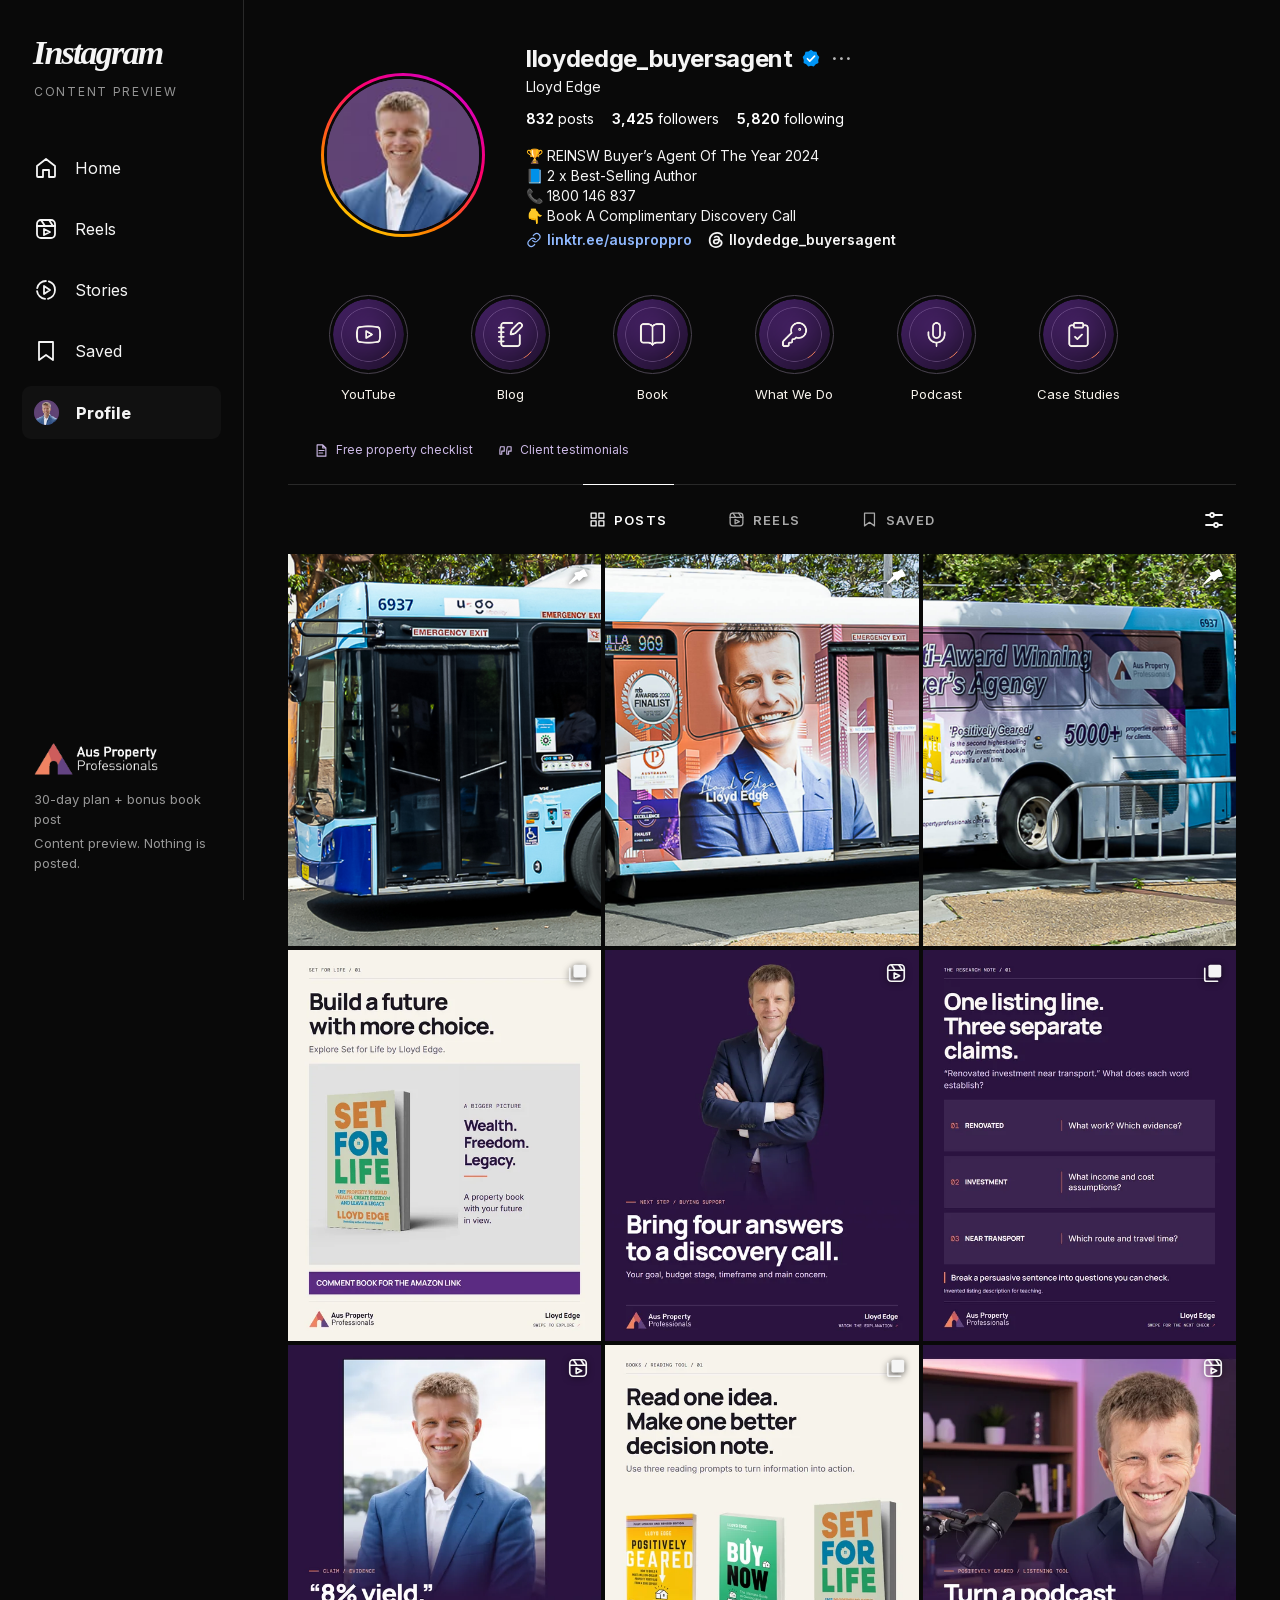
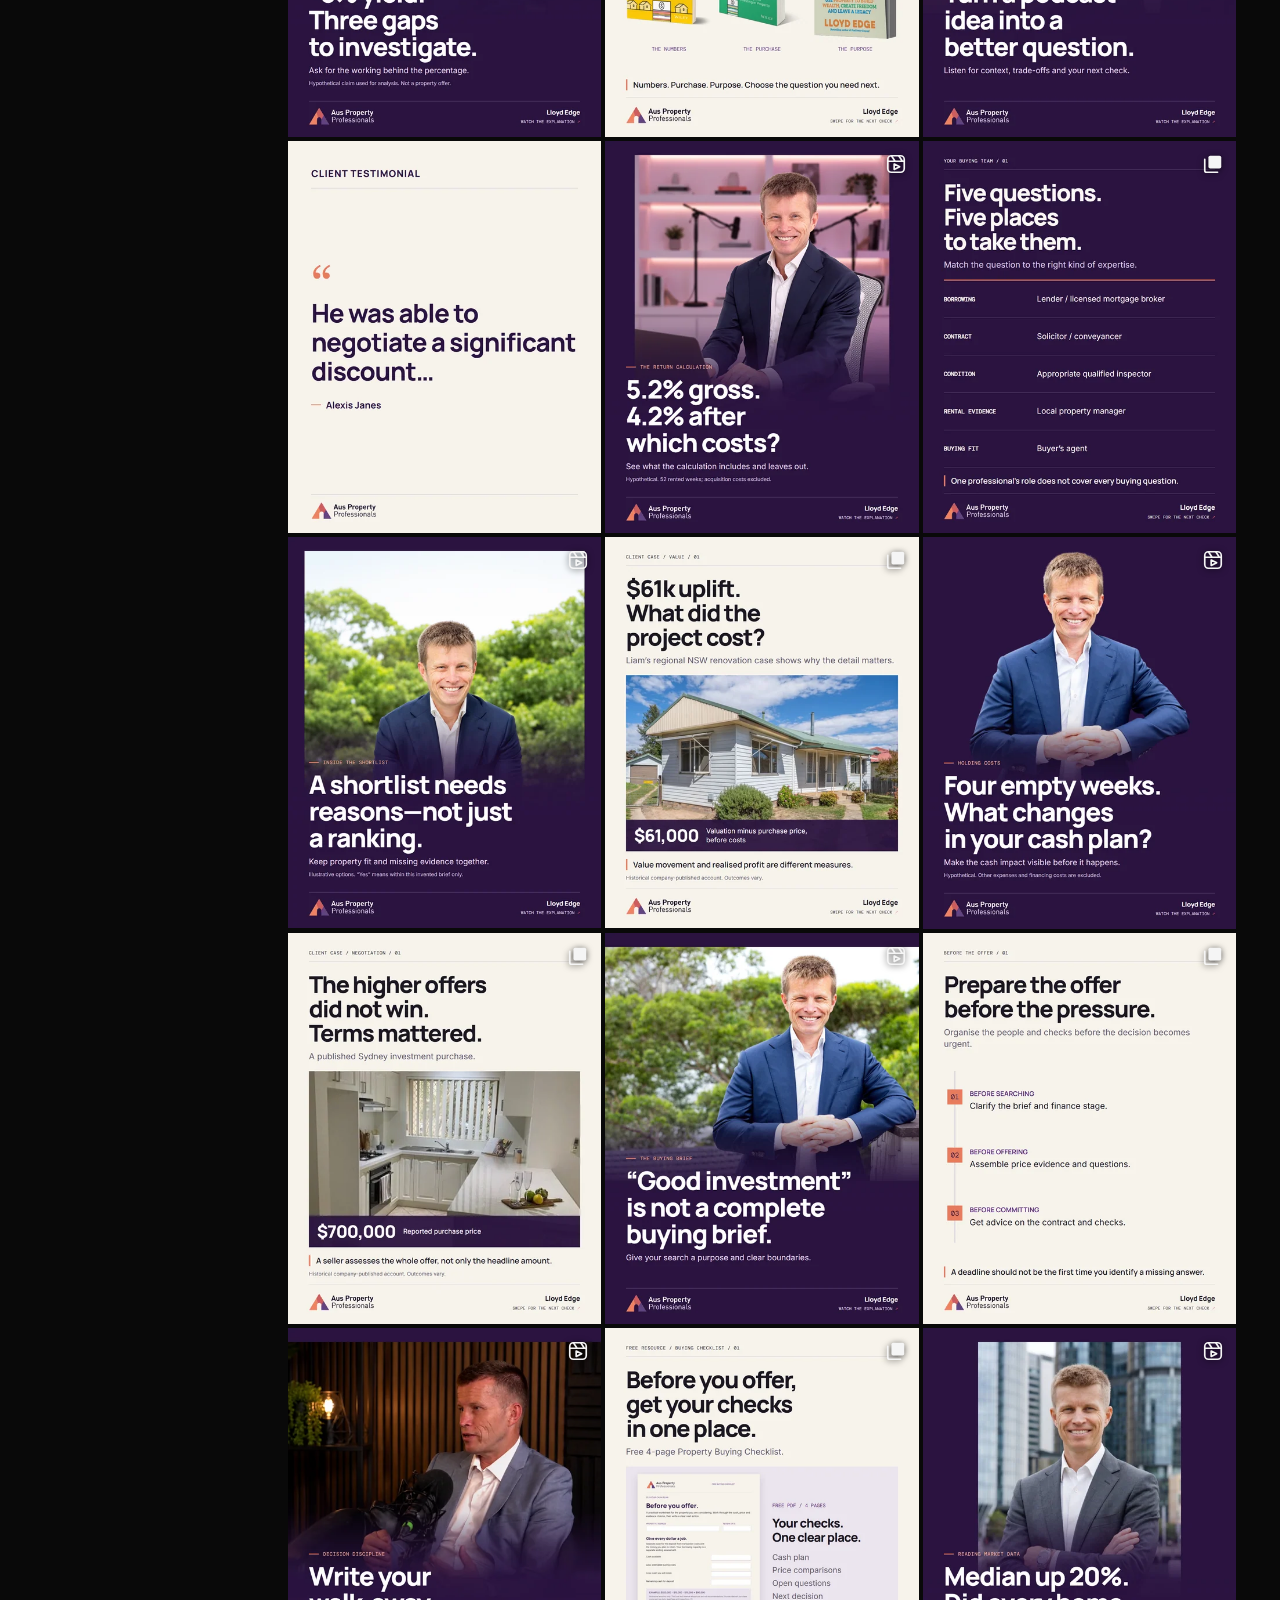
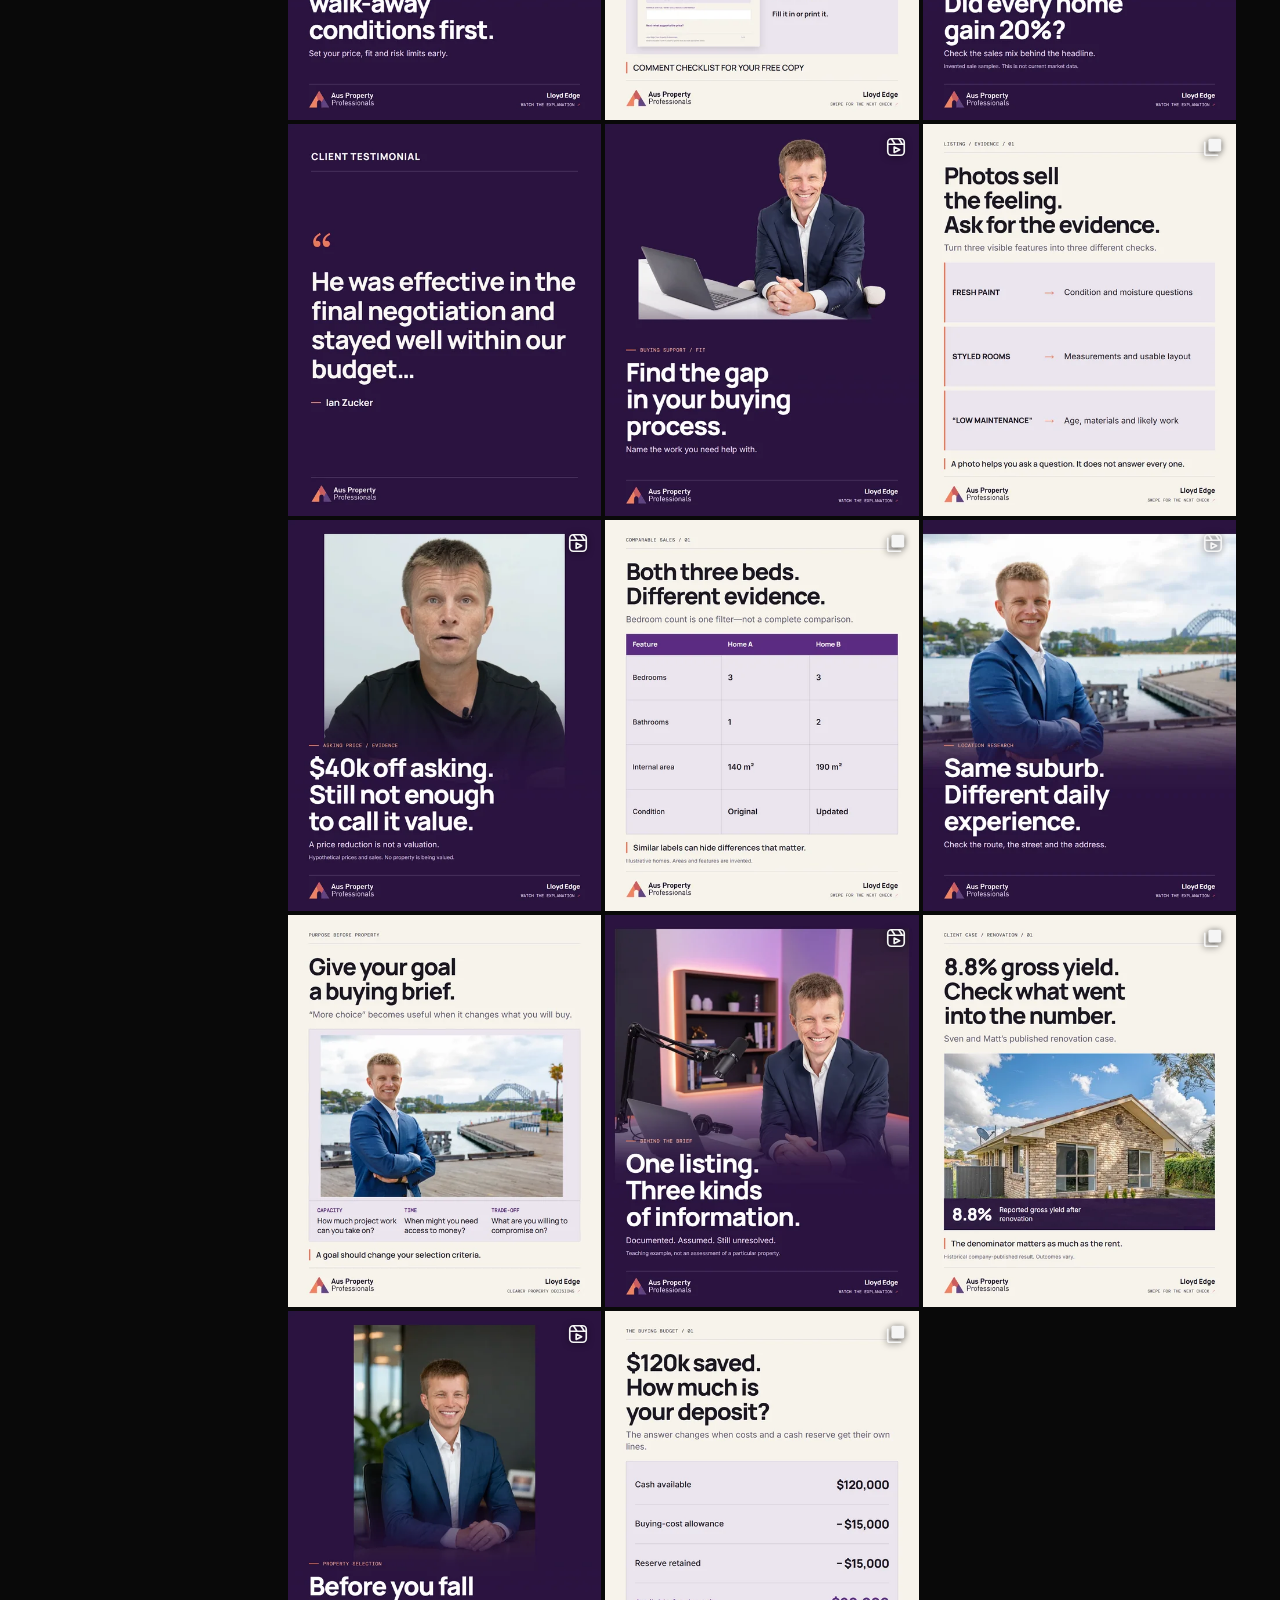
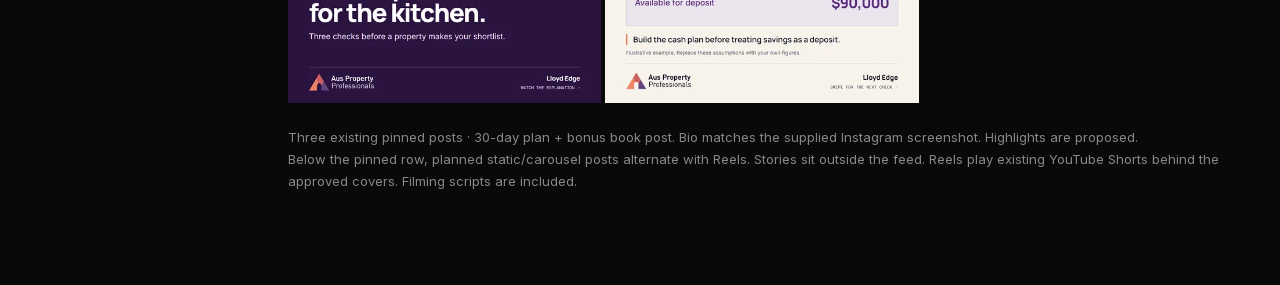
==== preview.html @ ad67d05c "Match the client Instagram profile header and original photo" ====
<!doctype html>
<html lang="en"><head><meta charset="utf-8"><meta name="viewport" content="width=device-width,initial-scale=1"><meta name="description" content="Lloyd Edge and Aus Property Professionals — interactive Instagram preview: 30-day plan plus a bonus book promotion."><title>Lloyd Edge · Instagram Preview</title><meta name="robots" content="noindex,nofollow"><link rel="icon" href="assets/favicon.png"><link rel="stylesheet" href="app.css?v=bd5b16c07f6a"></head>
<body><aside class="rail"><button class="wordmark" data-nav="profile" aria-label="Go to profile">Instagram</button><div class="preview-label">CONTENT PREVIEW</div><nav id="railNav" aria-label="Main navigation"></nav><div class="rail-bottom"><img id="railLogo" alt="Aus Property Professionals"><p>30-day plan + bonus book post</p><p>Content preview. Nothing is posted.</p></div></aside><header class="mobile-top"><strong>lloydedge_buyersagent<span>Preview</span></strong><button class="icon-button" id="mobileProfile" data-nav="profile" aria-label="Go to profile"></button></header><main class="main" id="main"></main><nav class="mobile-nav" id="mobileNav" aria-label="Mobile navigation"></nav><dialog class="dialog" id="postDialog" aria-label="Instagram post preview"></dialog><dialog class="dialog viewer-dialog" id="reelDialog" aria-label="Reels"></dialog><dialog class="dialog viewer-dialog" id="storyDialog" aria-label="Story preview"></dialog><dialog class="dialog script-dialog" id="scriptDialog" aria-label="Filming script"></dialog><div class="toast" id="toast" role="status" aria-live="polite"></div><noscript><p>Please enable JavaScript to browse this interactive preview.</p></noscript><script src="data.js?v=403fe31df870"></script><script src="model.js?v=d4bd48148fef"></script><script src="app.js?v=201dd251e90b"></script></body></html>
---- app.css ----
@font-face{font-family:Inter;src:url('assets/inter.woff2');font-weight:100 900;font-display:swap}@font-face{font-family:Manrope;src:url('assets/manrope.woff2');font-weight:200 800;font-display:swap}
:root{color-scheme:dark;--bg:#090909;--panel:#111;--line:#292929;--muted:#aaa;--ink:#f5f5f5;--accent:#c394e7;--coral:#e87b5c}*{box-sizing:border-box}body{margin:0;background:var(--bg);color:var(--ink);font:16px/1.5 Inter,Arial,sans-serif}button,select,input{font:inherit}button,a{-webkit-tap-highlight-color:transparent}button{color:inherit;background:none;border:0;cursor:pointer}button:focus-visible,a:focus-visible,select:focus-visible{outline:2px solid #dab4f5;outline-offset:5px}a{color:#cbb8e5;text-decoration:none}button:disabled{opacity:.35;cursor:default}svg{width:24px;height:24px;display:block;flex-shrink:0}img{max-width:100%;display:block}.icon-button{width:44px;height:44px;display:grid;place-items:center;border-radius:50%;flex:none}.icon-button:hover{background:#ffffff14}.is-active{color:#e890a4}.saved-active{color:#fff}.muted{color:var(--muted)}.sr-only{position:absolute;width:1px;height:1px;padding:0;margin:-1px;overflow:hidden;clip:rect(0,0,0,0);white-space:nowrap;border:0}[hidden]{display:none!important}
.rail{position:fixed;inset:0 auto 0 0;width:244px;padding:36px 22px 22px;border-right:1px solid var(--line);display:flex;flex-direction:column;z-index:3;background:var(--bg)}.wordmark{font:bold italic 34px/1 Georgia,serif;letter-spacing:-1.8px;text-align:left;margin:0 0 13px;padding:0 11px}.preview-label{font-size:12px;letter-spacing:1.7px;color:#949494;padding:0 12px;margin-bottom:41px}.rail nav{display:grid;gap:9px}.nav-item{display:flex;align-items:center;gap:17px;padding:14px 12px;width:100%;text-align:left;border-radius:9px;font-size:16px}.nav-item:hover{background:#ffffff0b}.nav-item.active{font-weight:750;background:#ffffff08}.nav-item.active svg{stroke-width:2.5}.mini-avatar{width:25px;height:25px;border-radius:50%;object-fit:cover;object-position:center 22%}.rail-bottom{margin-top:auto;color:#979797;font-size:13px;padding:20px 12px 0}.rail-bottom img{width:170px;padding:0;background:transparent;margin-bottom:15px}.rail-bottom p{margin:5px 0}.mobile-top,.mobile-nav{display:none}.main{margin-left:244px;min-height:100vh;padding:35px 44px 70px}.content{max-width:1005px;margin:0 auto}.profile{display:grid;grid-template-columns:230px minmax(0,1fr);gap:37px;padding:8px 20px 28px;align-items:start}.avatar-button{padding:0;width:160px;height:160px;border-radius:50%;margin:22px auto 0;background:linear-gradient(145deg,#5b2c82,#e87b5c);display:block;border:3px solid #b284cc}.avatar-button img{width:100%;height:100%;object-fit:cover;object-position:center 20%;border-radius:50%;border:5px solid #090909}.profile-heading{display:flex;gap:14px;align-items:center;flex-wrap:wrap;margin-bottom:24px}.profile-heading h1{font-size:23px;font-weight:450;margin:0;overflow-wrap:anywhere;line-height:1.35}.button{font-weight:650;font-size:14px;line-height:1.2;border-radius:8px;background:#f1f1f1;color:#111;min-height:37px;padding:10px 18px;display:inline-flex;align-items:center;justify-content:center;gap:8px}.button.secondary{background:#272727;color:#f5f5f5}.button:hover{filter:brightness(.88)}.stats{display:flex;gap:25px;margin-bottom:20px;font-size:15px;color:#aaa;flex-wrap:wrap}.stats b{font-weight:650;color:#eee}.bio{font-size:15px;line-height:1.6}.bio strong{font-weight:700}.bio p{margin:2px 0}.bio .category{font-size:14px;color:#999;margin:1px 0 5px}.bio a{display:inline-flex;align-items:center;gap:6px;margin-top:6px;font-weight:550}.bio a svg{width:16px;height:16px}.highlights{display:flex;gap:34px;padding:13px 26px 37px;overflow-x:auto}.highlight{min-width:94px;width:108px;text-align:center;padding:0;font-size:13px}.highlight .ring{height:79px;width:79px;margin:0 auto 11px;border:1px solid #60506c;border-radius:50%;padding:4px;display:grid;place-items:center;background:linear-gradient(145deg,#432063,#e87b5c)}.highlight .ring>span{display:grid;place-items:center;width:69px;height:69px;background:#21112f;border:3px solid #090909;border-radius:50%;font-weight:650;font-size:20px;color:#efc2a7}.highlight .ring svg{width:27px;height:27px}.highlight:hover .ring{filter:brightness(1.25)}.grid-toolbar{display:flex;align-items:center;gap:12px;border-top:1px solid var(--line);min-height:69px;justify-content:center;position:relative}.tabs{display:flex;gap:48px}.tab{height:69px;display:flex;align-items:center;gap:8px;font:600 13px Inter;letter-spacing:1.4px;position:relative;color:#aaa}.tab svg{width:17px;height:17px}.tab.active{color:#fff}.tab.active:before{content:'';position:absolute;top:-1px;left:0;right:0;height:1px;background:#fff}.settings{position:absolute;right:0;top:13px}.review-controls{background:#151218;border:1px solid #47384f;padding:18px;margin:0 0 20px;display:flex;gap:20px;flex-wrap:wrap;align-items:end;border-radius:8px}.review-controls label{display:grid;gap:7px;font-size:13px;color:#bbb}.review-controls select{min-height:39px;background:#26202c;color:white;border:1px solid #5b4868;border-radius:5px;padding:7px 12px;font-size:14px}.review-controls label.check{display:flex;align-items:center;min-height:40px;color:#ddd}.review-controls input{accent-color:#996db8;width:17px;height:17px}.grid{display:grid;grid-template-columns:repeat(3,minmax(0,1fr));gap:4px}.tile{position:relative;padding:0;background:#17121d;aspect-ratio:4/5;overflow:hidden;text-align:left}.crop34 .tile{aspect-ratio:3/4}.tile>img{width:100%;height:100%;object-fit:cover}.tile:after{content:'';position:absolute;inset:0;background:#0000;pointer-events:none;transition:background .16s}.tile:hover:after{background:#0003}.tile .type-icon{position:absolute;right:12px;top:12px;filter:drop-shadow(0 1px 3px #000a);z-index:1}.tile .type-icon svg{width:22px;height:22px}.daylabel{display:none;position:absolute;left:10px;bottom:10px;padding:5px 8px;background:#160c20e6;color:#fff;border-radius:4px;font-size:12px;z-index:1}.showlabels .daylabel{display:block}.page-note{font-size:13px;color:#888;line-height:1.7;margin:23px 0}.collection-head{display:flex;align-items:center;gap:14px;margin:0 0 24px}.collection-head h1{font-size:24px;margin:0}.collection-head p{color:#aaa;font-size:14px;margin:3px 0 0}.empty{padding:85px 25px;text-align:center;grid-column:1/-1;border:1px solid #252525}.empty svg{width:42px;height:42px;margin:0 auto 15px}.empty h2{font-size:23px;margin:8px}.empty p{color:#aaa;font-size:15px;margin:5px}.feed{max-width:590px;margin:auto}.feed-head{font:700 24px Manrope;margin:0 0 25px}.feed-card{margin:0 0 44px;border-bottom:1px solid #292929;padding-bottom:24px}.post-header{display:flex;align-items:center;gap:12px;padding:15px 19px;min-height:68px}.post-header img{width:34px;height:34px;border-radius:50%;object-fit:cover;object-position:center 22%}.post-header .byline{font-size:14px;line-height:1.45;min-width:0;overflow-wrap:anywhere}.byline strong{font-weight:650}.byline small{display:block;color:#aaa;font-size:12px}.post-header .icon-button{margin-left:auto}.media-stage{position:relative;min-width:0;display:flex;align-items:center;justify-content:center;background:#080808;overflow:hidden;touch-action:pan-y}.media-stage .post-image{width:100%;object-fit:contain;aspect-ratio:4/5;max-height:82vh}.media-stage .slide-arrow{position:absolute;top:50%;transform:translateY(-50%);border-radius:50%;width:32px;height:32px;background:#f0f0f0e8;color:#111;display:grid;place-items:center;z-index:1;box-shadow:0 1px 8px #0003}.slide-arrow svg{width:18px;height:18px}.slide-arrow.prev{left:12px}.slide-arrow.next{right:12px}.slide-counter{position:absolute;right:14px;top:13px;background:#101010bd;border-radius:20px;padding:4px 10px;font-size:12px}.action-row{display:flex;align-items:center;padding:10px 10px 0;gap:4px}.action-row .save-action{margin-left:auto}.dots{display:flex;justify-content:center;align-items:center;gap:6px;min-height:15px;padding:3px 0}.dot-btn{width:6px;height:6px;border-radius:50%;padding:0;background:#5c5c5c}.dot-btn.active{background:#b48ad2}.caption{font-size:15px;line-height:1.65;padding:0 19px 15px;overflow-wrap:anywhere;white-space:pre-line}.caption strong{font-weight:650}.caption .more{display:inline;color:#999;padding:0;font-size:14px}.caption a{word-break:break-word}.post-meta{padding:0 19px 14px;font-size:12px;color:#999}.feed-card>.post-header{padding-left:0;padding-right:0}.feed-card>.caption{padding-left:0;padding-right:0}.feed-card>.post-meta{padding-left:0;padding-right:0}.feed-card>.action-row{padding-left:0;padding-right:0}.feed-card>.media-stage{border:1px solid #262626;border-radius:3px}.dialog{border:1px solid #303030;background:#111;color:#fff;padding:0;max-width:calc(100vw - 130px);max-height:90dvh;overflow:visible}.dialog::backdrop{background:#000d}.dialog[open]{display:block}.dialog-close{position:fixed;right:17px;top:16px;z-index:12;background:#151515}.post-dialog-layout{display:grid;grid-template-columns:minmax(320px,650px) 355px;max-width:1080px;max-height:87dvh}.post-dialog-layout>.media-stage{height:87dvh;min-height:480px}.post-dialog-layout .post-image{width:100%;height:100%;max-height:87dvh;aspect-ratio:auto}.post-panel{display:flex;flex-direction:column;min-width:0;height:87dvh;max-height:100%;overflow:auto;border-left:1px solid #292929}.post-panel .post-header{border-bottom:1px solid #292929}.post-panel .caption{flex:1;overflow:auto;padding-top:19px}.post-panel .action-row{border-top:1px solid #292929}.post-panel .dots{margin:6px 0 0}.post-link{border-top:1px solid #252525;padding:14px 18px;font-size:13px;display:flex;align-items:center;gap:8px}.post-link svg{width:16px;height:16px}.outside-prev,.outside-next{position:fixed;top:50%;background:#f2f2f2;color:#111;z-index:12;width:36px;height:36px}.outside-prev{left:17px}.outside-next{right:17px}.script-dialog{width:750px;max-width:calc(100vw - 34px);padding:28px;max-height:86dvh;overflow:auto}.script-dialog h2{font-size:23px;margin:0 45px 16px 0}.script-dialog .script-copy{white-space:pre-wrap;line-height:1.7;font-size:15px;color:#d5d5d5}.script-dialog .icon-button{position:absolute;right:14px;top:12px}.script-dialog .button{margin-top:18px}.viewer-dialog{border:0;max-width:100vw;width:100vw;max-height:100dvh;height:100dvh;background:#161616}.immersive{height:100%;display:flex;align-items:center;justify-content:center;gap:22px;padding:18px 60px;position:relative}.reel-phone,.story-phone{position:relative;height:calc(100dvh - 36px);aspect-ratio:9/16;max-width:calc(100vw - 120px);background:#2a1340;overflow:hidden;border-radius:9px}.reel-phone>img,.story-phone>img{width:100%;height:100%;object-fit:contain}.reel-overlay{position:absolute;left:18px;right:18px;bottom:18px;background:#130b20e8;border:1px solid #624773;border-radius:8px;padding:14px;font-size:14px}.reel-overlay strong{font-weight:650;display:block;margin-bottom:6px}.reel-overlay p{margin:0 0 11px;color:#c4b6cf;font-size:13px}.reel-overlay .button{font-size:13px;padding:9px 12px;min-height:34px}.viewer-top{position:absolute;left:20px;right:20px;top:18px;display:flex;align-items:center;gap:10px;font-size:13px;text-shadow:0 1px 4px #000}.viewer-top img{width:29px;height:29px;object-fit:cover;border-radius:50%;object-position:center 20%}.viewer-top .viewer-tag{margin-left:auto;background:#160c21d9;padding:4px 8px;border-radius:5px;font-size:12px}.reel-actions{display:grid;gap:17px;align-self:center}.reel-actions .icon-button{background:#242424;width:48px;height:48px}.viewer-navigation{position:absolute;right:18px;top:50%;transform:translateY(-50%);display:grid;gap:12px}.viewer-navigation .icon-button{background:#353535}.story-progress{position:absolute;top:9px;left:10px;right:10px;display:flex;gap:5px;z-index:2}.story-progress button{height:4px;flex:1;background:#ffffff50;padding:0;border-radius:4px}.story-progress button.passed{background:#fff}.story-phone .viewer-top{top:26px}.story-tap{position:absolute;top:90px;bottom:85px;width:30%;z-index:2}.story-tap.left{left:0}.story-tap.right{right:0;width:70%}.story-bottom{position:absolute;bottom:22px;left:18px;right:18px;background:#1a1027e8;border:1px solid #866999;border-radius:7px;padding:11px 15px;font-size:13px;color:#e2d8e9;text-align:center;pointer-events:none}.story-navigation .icon-button{background:#333}.stories-menu{display:grid;grid-template-columns:repeat(2,minmax(0,1fr));gap:24px;max-width:700px;margin:25px auto}.story-card{display:block;position:relative;background:#151019;border:1px solid #333;border-radius:10px;overflow:hidden;padding:0;text-align:left}.story-card img{width:100%;aspect-ratio:9/16;object-fit:cover;max-height:67vh}.story-card .story-card-label{display:block;padding:16px;font-size:14px;line-height:1.5}.story-card strong{display:block;font-size:17px}.toast{position:fixed;left:50%;bottom:26px;transform:translate(-50%,20px);background:#f1f1f1;color:#151515;border-radius:7px;box-shadow:0 10px 40px #0008;padding:12px 21px;font-size:14px;z-index:30;opacity:0;transition:opacity .15s,transform .15s;pointer-events:none}.toast.visible{opacity:1;transform:translate(-50%,0)}.mobile-nav .nav-item{justify-content:center}.reduced-motion *{scroll-behavior:auto}
@media(min-width:1700px){.main{padding-left:70px;padding-right:70px}.content{max-width:1120px}}
@media(max-width:1150px){.rail{width:84px;padding-left:15px;padding-right:15px}.rail .nav-item{padding:15px;justify-content:center}.rail .nav-item span,.rail .preview-label,.rail .rail-bottom,.rail .wordmark{display:none}.rail:before{content:'IG';display:block;font:bold italic 26px Georgia;text-align:center;margin-bottom:50px}.main{margin-left:84px;padding:30px}.profile{grid-template-columns:180px minmax(0,1fr);gap:20px;padding-left:0;padding-right:0}.avatar-button{width:145px;height:145px}.profile-heading h1{font-size:22px}.post-dialog-layout{grid-template-columns:minmax(280px,1fr) 320px}.dialog{max-width:calc(100vw - 105px)}}
@media(max-width:760px){.rail{display:none}.mobile-top{height:60px;position:sticky;top:0;z-index:5;display:flex;align-items:center;justify-content:space-between;padding:0 16px;background:#090909f5;border-bottom:1px solid #252525}.mobile-top strong{font-size:17px;overflow-wrap:anywhere}.mobile-top span{font-size:12px;color:#aaa;margin-left:8px}.mobile-nav{display:flex;position:fixed;bottom:0;left:0;right:0;height:62px;padding-bottom:env(safe-area-inset-bottom);background:#090909f5;border-top:1px solid #292929;z-index:5}.mobile-nav .nav-item{flex:1;padding:12px 0;border-radius:0}.mobile-nav .nav-item span{display:none}.main{margin:0;padding:21px 0 83px}.profile{padding:0 16px 20px;gap:18px;grid-template-columns:94px minmax(0,1fr)}.avatar-button{width:86px;height:86px;margin:5px auto 0}.avatar-button img{border-width:3px}.profile-heading{margin-bottom:12px;gap:7px}.profile-heading h1{display:none}.profile-heading .button{font-size:13px;padding:9px 11px;min-height:35px}.stats{gap:8px 16px;font-size:13px;line-height:1.4;margin-bottom:12px}.bio{font-size:14px}.bio .category{font-size:12px}.highlights{gap:18px;padding:6px 17px 25px}.highlight{min-width:72px;width:90px;font-size:12px}.highlight .ring{width:65px;height:65px;margin-bottom:9px}.highlight .ring>span{width:55px;height:55px;font-size:17px}.highlight .ring svg{width:23px;height:23px}.grid-toolbar{min-height:57px}.tabs{gap:29px}.tab{height:57px;font-size:12px;letter-spacing:1px}.tab svg{width:16px;height:16px}.settings{top:6px;right:6px}.grid{gap:2px}.tile .type-icon{right:7px;top:7px}.tile .type-icon svg{width:17px;height:17px}.review-controls{margin:0 12px 14px;padding:13px;gap:12px}.review-controls label{flex:1;min-width:125px}.daylabel{font-size:11px;left:5px;bottom:5px;padding:4px 5px}.page-note{margin:18px 16px;font-size:12px}.feed{max-width:600px}.feed-head{padding:0 16px;font-size:21px}.feed-card>.post-header{padding-left:13px;padding-right:13px}.feed-card>.caption,.feed-card>.post-meta{padding-left:14px;padding-right:14px}.feed-card>.action-row{padding-left:5px;padding-right:5px}.feed-card>.media-stage{border-radius:0;border-left:0;border-right:0}.media-stage .post-image{max-height:none}.collection-head{padding:0 15px;gap:9px}.collection-head h1{font-size:21px}.collection-head p{font-size:13px}.dialog{max-width:100vw;width:100vw;max-height:100dvh;height:100dvh;margin:0;border:0;overflow:auto}.post-dialog-layout{display:flex;flex-direction:column;max-width:none;max-height:none;padding-top:54px}.post-dialog-layout>.media-stage{height:auto;min-height:0;max-height:none;flex:none}.post-dialog-layout .post-image{height:auto;max-height:72dvh;aspect-ratio:4/5;object-fit:contain}.post-panel{height:auto;max-height:none;border:0;overflow:visible;display:contents}.post-panel .caption{overflow:visible;flex:none;order:5;padding-top:8px}.post-panel .action-row{order:3;border:0;padding-top:8px}.post-panel .post-header{position:fixed;left:0;right:0;top:0;background:#111;z-index:6;padding:8px 58px 8px 14px;min-height:54px;height:54px}.post-panel .dots{order:2;margin:4px 0}.post-panel .post-meta{order:6}.post-panel .post-link{order:7}.dialog-close{right:8px;top:5px;width:42px;height:42px}.outside-prev,.outside-next{top:auto;bottom:18px;width:37px;height:37px;box-shadow:0 3px 17px #0006;z-index:15;opacity:.9}.outside-prev{left:12px}.outside-next{right:12px}.post-panel .caption{padding-bottom:54px}.script-dialog{width:100%;max-width:100%;height:100dvh;max-height:100dvh;padding:28px 22px}.script-dialog .script-copy{font-size:15px}.immersive{padding:0;gap:0;background:#000}.reel-phone,.story-phone{height:100dvh;width:100vw;max-width:100vw;aspect-ratio:auto;border-radius:0}.reel-phone>img,.story-phone>img{object-fit:contain}.viewer-dialog .dialog-close{background:#111a;top:12px;right:9px}.viewer-top{right:62px;top:22px;left:15px}.reel-actions{position:absolute;right:8px;bottom:185px;gap:9px}.reel-actions .icon-button{background:#170e249c;width:41px;height:41px}.reel-overlay{left:13px;right:13px;bottom:16px;padding:12px}.reel-overlay p{font-size:12px;margin-bottom:7px}.viewer-navigation{top:50%;right:8px;gap:12px}.viewer-navigation .icon-button{width:37px;height:37px;background:#1119}.story-navigation{position:absolute;left:7px;right:7px;display:flex;justify-content:space-between;pointer-events:none;z-index:3}.story-navigation button{pointer-events:auto;width:33px;height:33px;background:#1116!important}.story-bottom{bottom:25px;font-size:12px;left:22px;right:22px}.story-phone .viewer-top{right:62px}.stories-menu{gap:10px;margin:18px 12px}.story-card .story-card-label{padding:13px;font-size:13px}.story-card strong{font-size:15px}.toast{bottom:77px;max-width:92vw;width:max-content;font-size:13px}.empty{border:0;padding:60px 20px}}
@media(prefers-reduced-motion:reduce){*{transition:none!important;scroll-behavior:auto!important}}

[data-reel-swipe],[data-story-swipe]{touch-action:none}.story-navigation{position:absolute;display:flex;justify-content:space-between;width:min(calc(100vw - 80px),620px);pointer-events:none}.story-navigation button{pointer-events:auto}@media(max-width:760px){.story-navigation{width:auto;left:7px;right:7px}}

/* Keep the brand mark compact and fill each avatar with a head-and-shoulders crop. */
.rail-bottom img{width:124px}
.avatar-button img,.mini-avatar,.post-header img,.viewer-top img{object-fit:cover;object-position:50% 12%;padding:0;background:#2a1340}

/* Exported Instagram highlight covers */
.highlight{display:block;color:#f7f3ec;text-decoration:none;flex-shrink:0}
.highlight .ring{background:none;border:1px solid #49424f;padding:3px}
.highlight .ring>span{width:71px;height:71px;border:0;background:none;overflow:hidden}
.highlight .ring img{display:block;width:100%;height:100%;object-fit:cover;border-radius:50%}
.resource-shortcuts{display:flex;flex-wrap:wrap;gap:12px 25px;padding:0 26px 25px;color:#cbb8e5;font-size:12px}
.resource-shortcuts button{display:inline-flex;gap:7px;align-items:center;padding:0}
.resource-shortcuts svg{width:15px;height:15px}
@media(max-width:760px){.highlight .ring>span{width:57px;height:57px}.resource-shortcuts{padding:0 17px 21px;gap:12px 20px;font-size:11px}}

/* Instagram-style discussion and comments. */
.pin-icon{color:white}.pin-icon svg{transform:rotate(15deg)}
.post-header .byline strong{display:flex;align-items:center;gap:5px}.byline strong svg{width:15px;height:15px}
.post-dialog-layout{grid-template-columns:minmax(320px,650px) 385px}
.post-visual{position:relative;min-width:0;min-height:0;background:#080808;display:flex;align-items:center;justify-content:center;height:87dvh}
.post-visual>.media-stage{width:100%;height:100%;min-height:0}.post-visual .post-image{width:100%;height:100%;aspect-ratio:auto;object-fit:contain;max-height:87dvh}
.post-visual>.dots{position:absolute;bottom:10px;left:50%;transform:translateX(-50%);background:#1118;border-radius:15px;padding:7px 9px;min-height:20px}
.post-visual .dot-btn.active{background:#fff}.reel-cover-launch{position:absolute;right:14px;top:14px;background:#111a}
.post-panel{overflow:hidden;display:flex;flex-direction:column;height:87dvh}.post-panel .post-header{flex:none;min-height:68px}
.post-discussion{min-height:0;flex:1;overflow-y:auto;overscroll-behavior:contain;scrollbar-width:thin;scrollbar-color:#4d4d4d transparent}
.post-panel .caption{flex:none;overflow:visible;font-size:14px;line-height:1.6;padding:21px 18px 18px}
.discussion-caption{display:grid;grid-template-columns:32px minmax(0,1fr);gap:12px;white-space:normal}.caption-copy{min-width:0;white-space:pre-line}
.comment-avatar{width:32px;height:32px;border-radius:50%;object-fit:cover;object-position:50% 12%;flex:none}.initials{display:grid;place-items:center;background:#292929;color:#d2d2d2;font-size:13px;font-weight:600}
.instagram-comments{padding:4px 18px 20px;overflow-wrap:anywhere}.instagram-comment{display:grid;grid-template-columns:32px minmax(0,1fr);gap:12px;font-size:14px;line-height:1.6;margin-bottom:22px}.comment-copy{min-width:0}.instagram-comment p{margin:0;white-space:pre-wrap}.instagram-comment strong{font-size:13px;font-weight:650}.comment-info{display:flex;align-items:center;gap:12px;flex-wrap:wrap;margin-top:7px;color:#999;font-size:11px}.comment-info small{font-size:11px}.comment-info button{font-size:11px;color:#aaa;padding:0}.instagram-comment.is-reply{margin-left:38px;grid-template-columns:25px minmax(0,1fr);gap:10px}.is-reply .comment-avatar{width:25px;height:25px}.local-comment-badge{font-size:10px;color:#aaa;border:1px solid #444;border-radius:3px;padding:1px 4px;white-space:nowrap}
.no-comments{text-align:center;padding:35px 8px 38px;font-size:14px}.no-comments strong{font-size:18px}.no-comments p{margin:7px 0 0;color:#aaa;font-size:13px}
.post-footer{flex:none;border-top:1px solid #292929;background:#111}.post-footer .action-row{border:0;padding:7px 8px 2px}.post-footer .post-meta{font-size:10px;padding:0 19px 12px;color:#999}.snapshot-indicator{display:block;font-size:10px;margin-top:2px;color:#777}
.instagram-engagement{font-size:14px;padding:2px 19px 10px;display:grid;gap:7px;flex:none}.instagram-engagement:empty{display:none}.captured-count{font-size:13px;color:#999;padding:0;text-align:left}
.comment-composer{margin:0;border-top:1px solid #292929;padding:8px 14px 6px;position:relative;background:#111;flex:none}.composer-row{display:flex;align-items:center;gap:10px}.emoji-toggle{width:28px;height:34px;border-radius:0}.emoji-toggle svg{width:24px;height:24px}.comment-composer textarea{display:block;resize:none;flex:1;min-width:0;width:100%;border:0;background:transparent;color:#f5f5f5;outline:none!important;font:14px/1.5 Inter,Arial,sans-serif;min-height:30px;max-height:100px;padding:5px 0;scrollbar-width:thin}.comment-composer textarea::placeholder{color:#999}.post-comment{font-size:14px;font-weight:650;color:#0095f6;padding:8px 0;min-width:32px}.post-comment:disabled{color:#5485a1;opacity:.55}.comment-help{display:block;color:#777;font-size:10px;margin:1px 0 0 38px}.emoji-picker{position:absolute;left:12px;bottom:calc(100% + 7px);background:#262626;box-shadow:0 4px 20px #0008;border:1px solid #454545;border-radius:10px;padding:8px;display:flex;gap:2px;z-index:25}.emoji-picker button{font-size:23px;border-radius:6px;padding:5px}.emoji-picker button:hover{background:#454545}
.feed-card>.instagram-engagement{padding-left:0;padding-right:0}.feed-composer{background:transparent;border-top:0;padding-left:0;padding-right:0}.feed-composer .comment-help{display:none}.feed-card{padding-bottom:16px}.collection-resource{margin:0 0 25px}.collection-resource .button{font-size:13px}.original-post-media .post-image{aspect-ratio:1/1}
.highlights{scrollbar-width:none}.highlights::-webkit-scrollbar{display:none}
@media(max-width:1150px) and (min-width:761px){.post-dialog-layout{grid-template-columns:minmax(280px,1fr) 345px}}
@media(max-width:760px){
 .post-dialog-layout{display:flex;flex-direction:column;padding-top:54px;padding-bottom:calc(82px + env(safe-area-inset-bottom));max-height:none}
 .post-visual{height:auto;min-height:0;flex:none;display:block}.post-visual>.media-stage{height:auto}.post-visual .post-image{height:auto;width:100%;aspect-ratio:4/5;max-height:72dvh;object-fit:contain}.post-visual .original-post-media .post-image{aspect-ratio:1/1;max-height:none}.post-visual>.dots{bottom:8px}
 .post-panel,.post-footer{display:contents}.post-panel .post-header{position:fixed;top:0;left:0;right:0;z-index:6;height:54px;min-height:54px;border-bottom:1px solid #292929;padding:8px 58px 8px 14px}.post-panel .post-header .byline{font-size:13px}
 .post-panel .action-row{order:2;flex:none;padding:6px 7px 0;border:0}.post-panel .instagram-engagement{order:3;padding:2px 18px 9px}.post-panel .post-discussion{order:4;flex:none;overflow:visible;min-height:0}.post-panel .caption{display:grid;grid-template-columns:28px minmax(0,1fr);gap:10px;padding:8px 16px 19px;font-size:14px}.post-panel .caption .comment-avatar{width:28px;height:28px}.post-panel .post-meta{order:5;padding:0 18px 15px}
 .instagram-comments{padding:3px 16px 15px}.instagram-comment{font-size:13px;grid-template-columns:28px minmax(0,1fr);gap:10px}.instagram-comment .comment-avatar{width:28px;height:28px}.instagram-comment.is-reply{margin-left:30px}.no-comments{padding:25px 8px}
 .post-panel .comment-composer{position:fixed;left:0;right:0;bottom:0;z-index:10;padding-bottom:calc(8px + env(safe-area-inset-bottom));background:#111;border-top:1px solid #333}.comment-composer textarea{font-size:16px}.post-panel .comment-help{font-size:10px}
 #postDialog .outside-prev,#postDialog .outside-next{display:none}.feed-card>.instagram-engagement{padding-left:14px;padding-right:14px}.feed-composer{padding-left:14px;padding-right:14px}.collection-resource{margin:0 15px 23px}.post-visual .reel-cover-launch{top:12px;right:12px}
}

/* Approved covers in the profile; live, uncropped 9:16 video in Reels. */
.grid.reels-grid .tile,.crop34 .grid.reels-grid .tile{aspect-ratio:9/16}.reels-grid .tile>img{object-fit:contain}
#reelDialog{margin:0;inset:0;background:#090909}.reel-immersive{gap:28px;padding:30px 70px;overflow-y:auto;overscroll-behavior:contain}
.reel-layout{display:grid;grid-template-columns:minmax(0,1fr) 48px;align-items:center;gap:18px;flex:none}
.reel-main{width:min(440px,calc((100dvh - 158px)*9/16),calc(100vw - 146px));min-width:200px}
#reelDialog .reel-phone{height:auto;width:100%;max-width:none;aspect-ratio:9/16;background:#000;border-radius:5px;position:relative;touch-action:none}
.reel-phone #reelPlayer{position:absolute;inset:0;width:100%;height:100%;border:0}.reel-phone .reel-poster{position:absolute;inset:0;width:100%;height:100%;object-fit:contain;background:#2a1340;pointer-events:none}
.reel-loading{position:absolute;left:16px;right:16px;bottom:20px;display:flex;align-items:center;flex-direction:column;gap:10px;padding:14px;background:#111e;border-radius:6px;color:#fff;font-size:13px;text-align:center}.reel-loading a{color:#cbb8e5;font-size:13px}.reel-loading.failed{border:1px solid #51435d}
.reel-heading{display:flex;align-items:center;gap:8px;min-height:42px;font-size:13px}.reel-heading img{height:27px;width:27px;border-radius:50%;object-fit:cover}.reel-heading>svg{width:14px;height:14px}.reel-heading strong{overflow-wrap:anywhere}
.reel-summary{padding-top:11px}.reel-summary button{font-size:14px;line-height:1.45;text-align:left;padding:0;display:-webkit-box;-webkit-line-clamp:2;-webkit-box-orient:vertical;overflow:hidden}.reel-summary button span{color:#aaa;font-size:12px}.reel-summary small{display:block;font-size:11px;color:#999;margin-top:5px}
.reel-side{align-self:end;display:grid;gap:22px;padding-bottom:77px}.reel-playback{display:grid;gap:5px}.reel-side .icon-button{background:transparent;width:44px;height:44px}.reel-side .icon-button:hover{background:#222}.reel-actions{position:static;display:block}.reel-actions .action-row{display:grid;padding:0;border:0;gap:9px}.reel-actions .save-action{margin:0}.reel-step-controls{display:grid;gap:4px}.reel-step-controls small{text-align:center;font-size:11px;color:#999}.reel-step-controls .icon-button{background:#191919}
.reel-discussion{width:355px;height:min(820px,calc(100dvh - 90px));border:1px solid #292929;border-radius:8px;background:#111;display:flex;flex-direction:column;overflow:hidden;flex:none}.reel-discussion-heading{display:flex;align-items:center;justify-content:space-between;min-height:56px;padding:8px 12px 8px 20px;border-bottom:1px solid #292929;font-size:15px}.reel-discussion .caption{font-size:14px;padding:18px 16px}.reel-discussion .comment-composer{position:relative}.reel-source-details{border-top:1px solid #292929;margin:15px 16px;padding-top:12px;font-size:12px;color:#aaa}.reel-source-details summary{cursor:pointer}.reel-source-details .button{font-size:12px}
@media(max-width:1000px){.reel-comments-open .reel-discussion{position:absolute;right:65px;top:65px;bottom:20px;height:auto;z-index:9;box-shadow:0 8px 60px #000b}}
@media(max-width:760px){
 .reel-immersive{padding:49px 8px 18px;align-items:center;min-height:100dvh}.reel-layout{gap:5px;grid-template-columns:minmax(0,1fr) 43px;width:auto;max-width:100%}.reel-main{width:min(calc(100vw - 66px),calc((100dvh - 190px)*9/16));min-width:200px}.reel-heading{font-size:11px;gap:5px;min-height:36px}.reel-heading img{width:24px;height:24px}.reel-heading>svg{width:13px;height:13px}.reel-summary button{font-size:13px}.reel-summary small{font-size:10px}.reel-side{gap:14px;padding-bottom:67px}.reel-side .icon-button{width:40px;height:40px}.reel-actions .action-row{gap:5px}.reel-step-controls .icon-button{width:38px;height:38px}
 .reel-comments-open .reel-discussion{position:fixed;left:0;right:0;top:auto;bottom:0;width:100%;height:68dvh;max-height:calc(100dvh - 54px);border-radius:16px 16px 0 0;z-index:10}.reel-discussion .comment-composer{padding-bottom:calc(10px + env(safe-area-inset-bottom))}.reel-discussion .post-discussion{min-height:0;flex:1;overflow:auto}
}
@media(max-height:500px){.reel-immersive{align-items:flex-start}.reel-main{width:200px}.reel-side{padding-top:45px}}

.feed-reel-play{position:absolute;left:50%;top:50%;transform:translate(-50%,-50%);background:#111b;border:1px solid #fffa;width:62px;height:62px}.feed-reel-play svg{width:29px;height:29px}.feed-reel-play:hover{background:#111e}

/* Exact client Instagram profile header from the supplied reference. */
.profile.profile-exact{grid-template-columns:190px minmax(0,1fr);gap:28px;align-items:center;padding:8px 20px 32px}
.profile-exact .profile-heading{gap:8px;flex-wrap:nowrap;align-items:center;margin:0 0 2px}.profile-exact .profile-heading h1{font-size:24px;font-weight:700;letter-spacing:-.35px;line-height:1.3}.profile-verified svg{width:20px;height:20px}.profile-options{font-size:20px;color:#b5b5b5;line-height:1;letter-spacing:1px;margin-left:2px}
.profile-exact .display-name{font-size:14px;font-weight:400;margin:2px 0 11px}.profile-exact .stats{font-size:14px;color:#fff;gap:18px;margin:0 0 18px;line-height:1.5}.profile-exact .stats b{font-weight:650;color:#fff}.profile-exact .stats span{white-space:nowrap}
.profile-exact .bio{font-size:14px;line-height:1.35}.profile-exact .bio p{margin:1px 0}.bio-links{display:flex;flex-wrap:wrap;align-items:center;gap:3px 16px;margin-top:5px}.profile-exact .bio-links a{display:inline-flex;gap:5px;align-items:center;margin:0;color:#90b9ff;font-weight:600;font-size:14px}.profile-exact .bio-links .threads-link{color:#f5f5f5}.bio-links svg{width:16px;height:16px;flex:none}
.profile-exact .avatar-button{width:164px;height:164px;padding:3px;border:0;background:linear-gradient(35deg,#ffd600 8%,#ff7a00 31%,#ff0069 62%,#d300c5 90%);margin:18px auto 0}.profile-exact .avatar-button img{border:3px solid #090909;object-fit:contain;object-position:center;background:#624777;width:100%;height:100%;padding:0}
.mini-avatar,.post-header img,.viewer-top img,.comment-avatar,.reel-heading img{object-fit:contain;object-position:center}
.mobile-top>strong{display:flex;align-items:center;gap:6px;min-width:0}.mobile-top .mobile-verified{display:inline-flex;margin:0;color:#0095f6}.mobile-verified svg{width:16px;height:16px}
@media(max-width:1150px) and (min-width:761px){.profile.profile-exact{grid-template-columns:160px minmax(0,1fr);gap:24px;padding-left:0;padding-right:0}.profile-exact .avatar-button{width:150px;height:150px}.profile-exact .profile-heading h1{font-size:22px}}
@media(max-width:760px){
 .profile.profile-exact{display:grid;grid-template-columns:86px minmax(0,1fr);gap:10px 18px;padding:0 16px 25px;align-items:center}.profile-exact>.profile-details{display:contents}.profile-exact .profile-heading{display:none}.profile.profile-exact>.avatar-button{grid-column:1;grid-row:1;align-self:center;width:86px;height:86px;margin:0;padding:2px}.profile-exact .avatar-button img{border-width:2px}
 .profile-exact .stats{grid-column:2;grid-row:1;align-self:center;display:grid;grid-template-columns:repeat(3,minmax(0,1fr));gap:8px;margin:0;font-size:12px;text-align:center}.profile-exact .stats b{display:block;font-size:15px;line-height:1.5}.profile-exact .display-name{grid-column:1/-1;grid-row:2;font-size:14px;font-weight:600;margin:3px 0 0}.profile.profile-exact .bio{grid-column:1/-1;grid-row:3;font-size:13px;line-height:1.45}.profile-exact .bio-links a{font-size:13px}.profile-exact .bio-links{gap:4px 13px;margin-top:5px}
}
@media(max-width:380px){.profile.profile-exact{grid-template-columns:76px minmax(0,1fr);padding-left:12px;padding-right:12px;gap:9px 12px}.profile.profile-exact>.avatar-button{width:76px;height:76px}.profile-exact .stats{gap:5px;font-size:11px}.profile-exact .stats b{font-size:14px}.mobile-top .mobile-verified{display:inline-flex!important}.mobile-top>strong{font-size:15px}}

.mobile-top strong{min-width:0}.bio{overflow-wrap:anywhere}.caption{overflow-wrap:anywhere}.mobile-nav{height:calc(62px + env(safe-area-inset-bottom))}.mobile-top span{white-space:nowrap}@media(max-width:380px){.mobile-top span{display:none}.profile{grid-template-columns:76px minmax(0,1fr);gap:12px;padding-left:12px;padding-right:12px}.avatar-button{width:72px;height:72px}.profile-heading .button{font-size:12px;padding:8px}.bio{font-size:12px}.stats{font-size:11px;gap:6px 10px}.tabs{gap:20px}.settings{right:0}.tab{font-size:11px}.viewer-top strong{font-size:11px;overflow-wrap:anywhere}.viewer-top .viewer-tag{font-size:10px;padding:3px 5px}}
@media(max-width:760px){.profile>div{display:contents}.profile>.avatar-button{grid-column:1;grid-row:1 / span 2}.profile-heading{grid-column:2;grid-row:1;align-self:end;margin-bottom:0}.stats{grid-column:2;grid-row:2;align-self:start;margin-bottom:0}.profile .bio{grid-column:1 / -1}.profile{row-gap:12px}.bio p{margin:1px 0}}
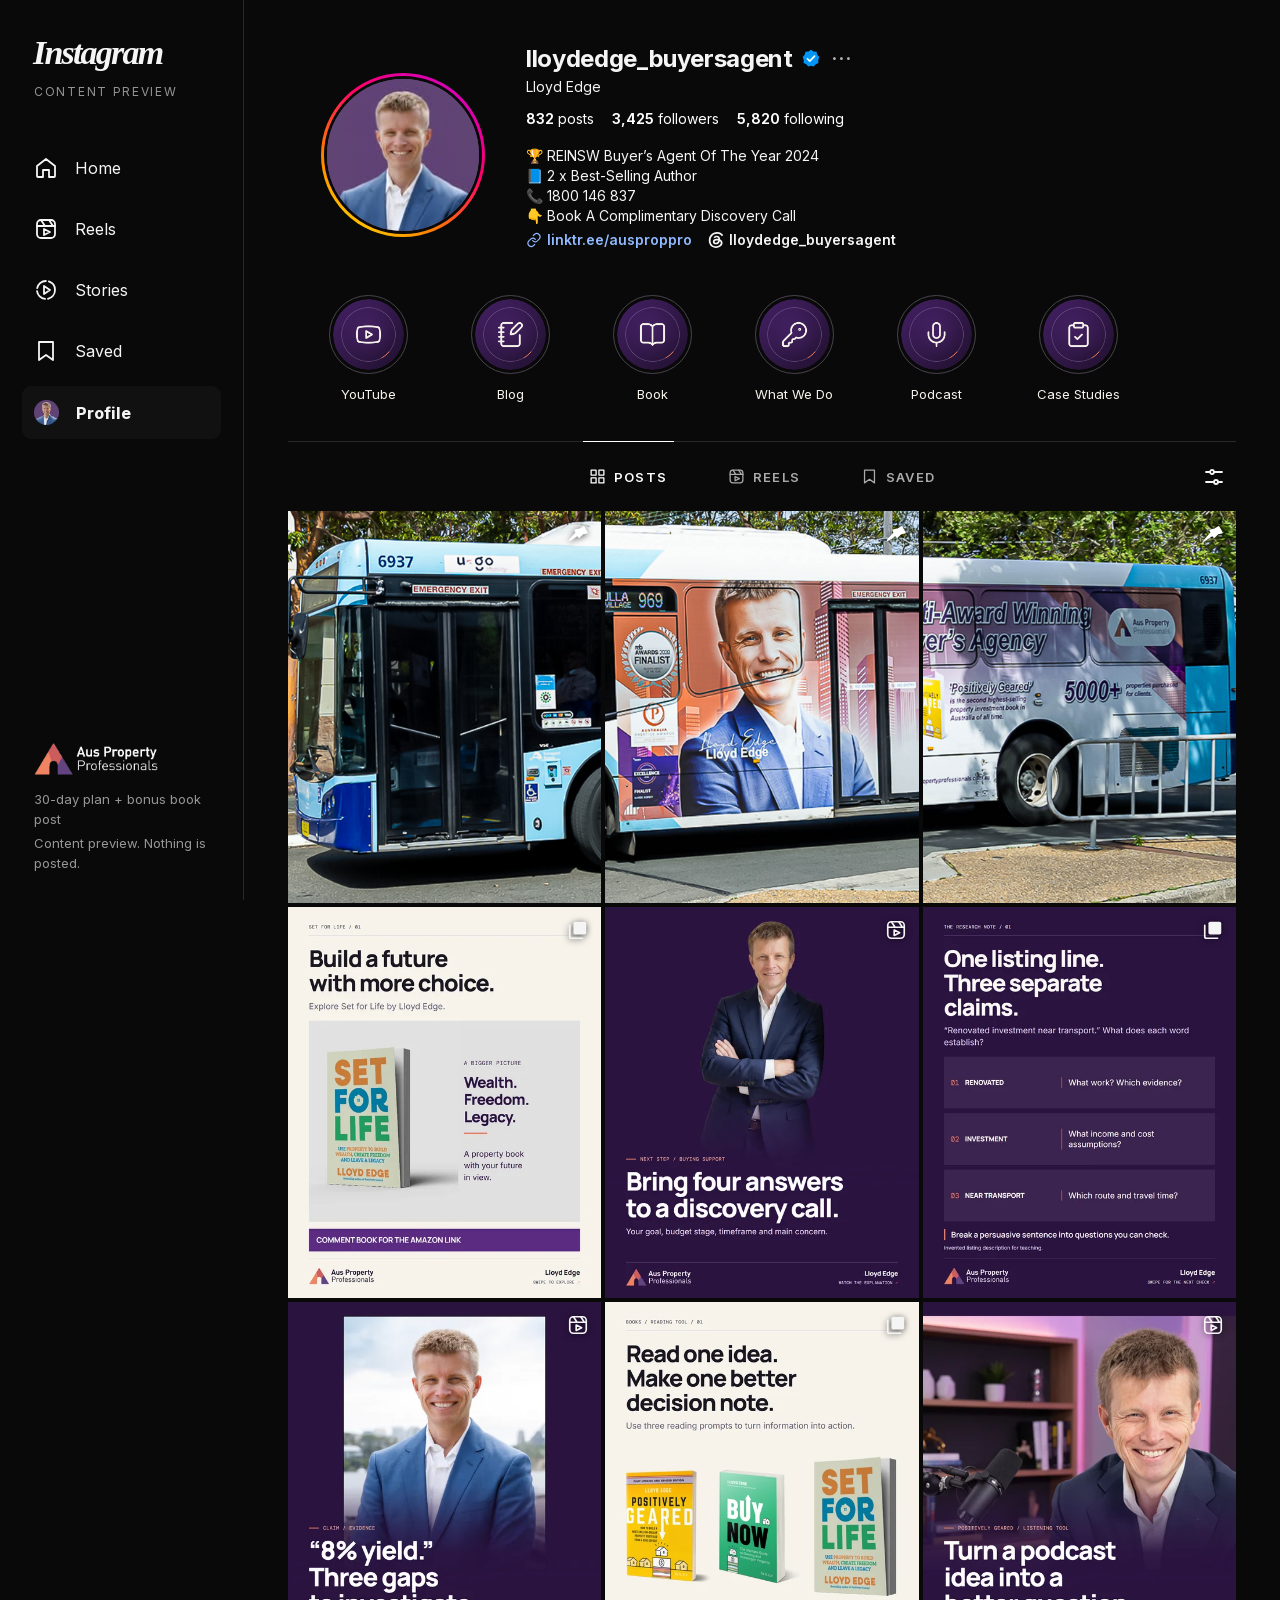
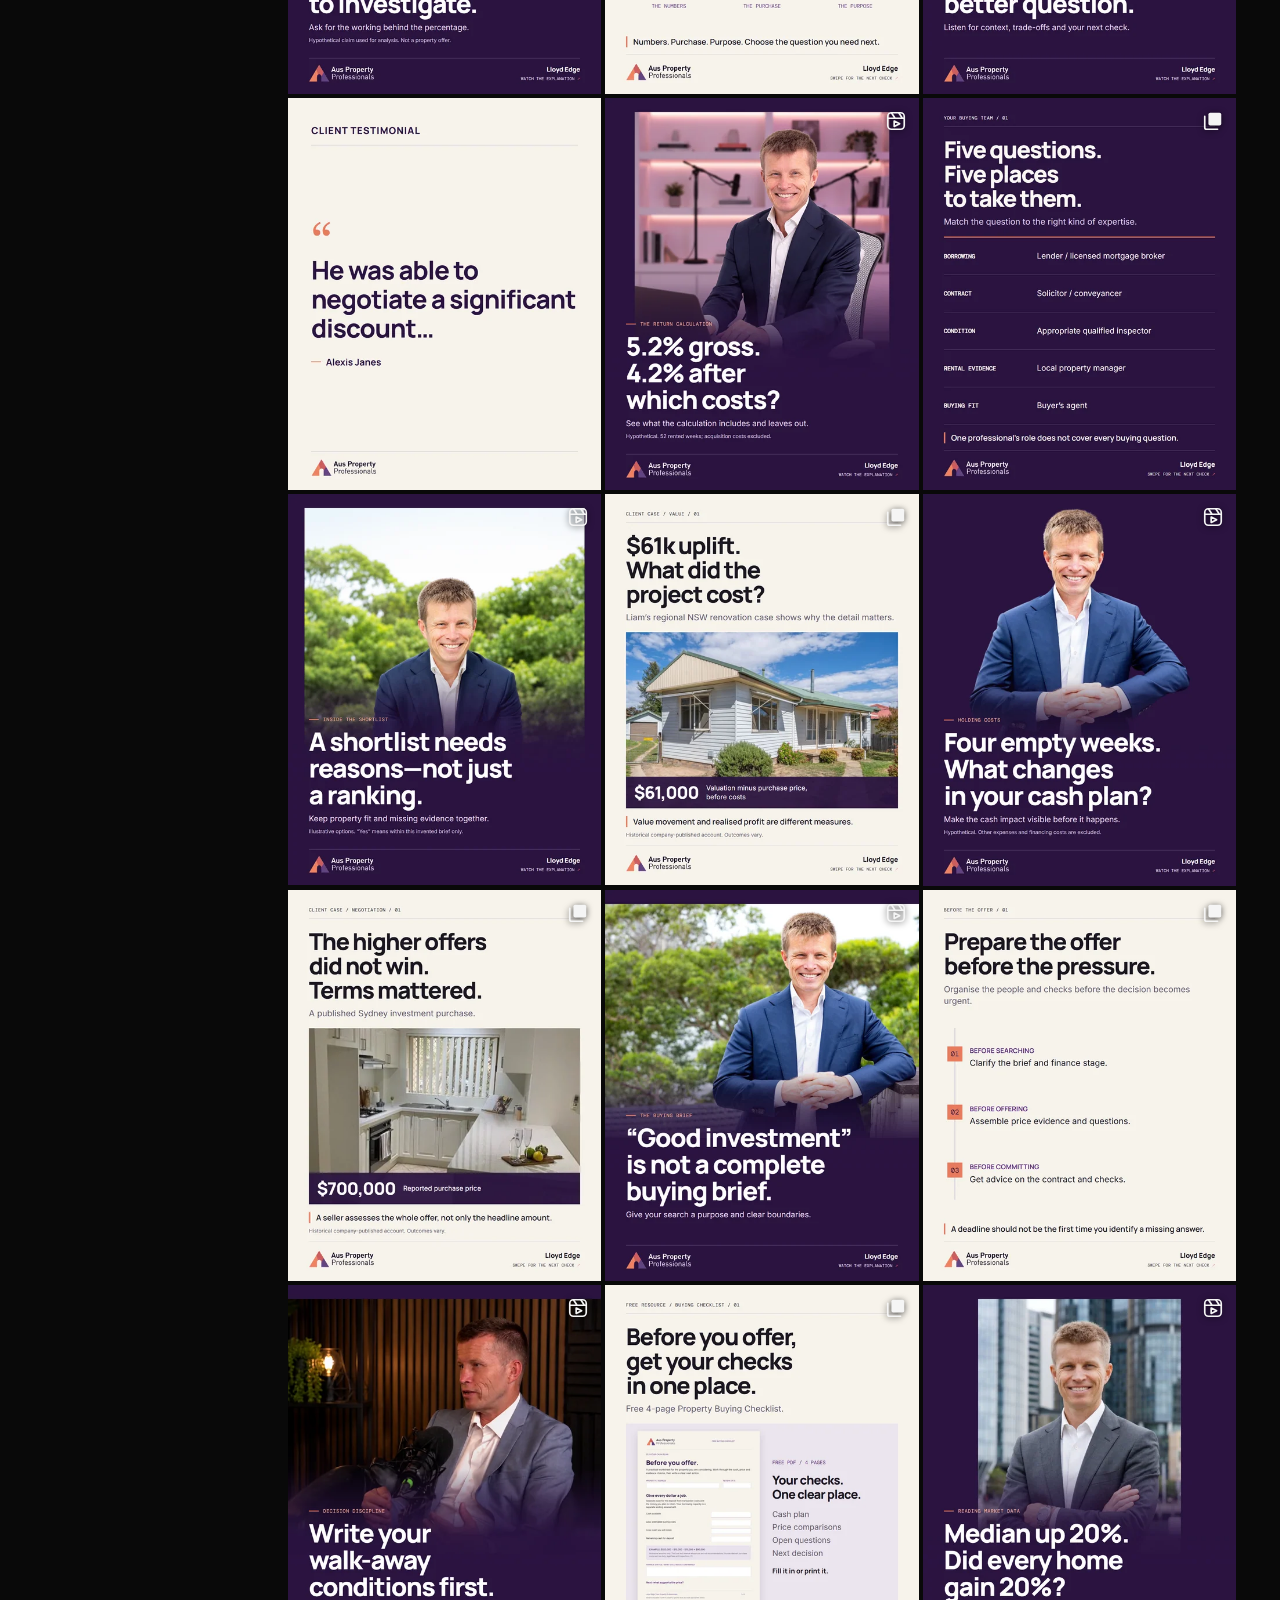
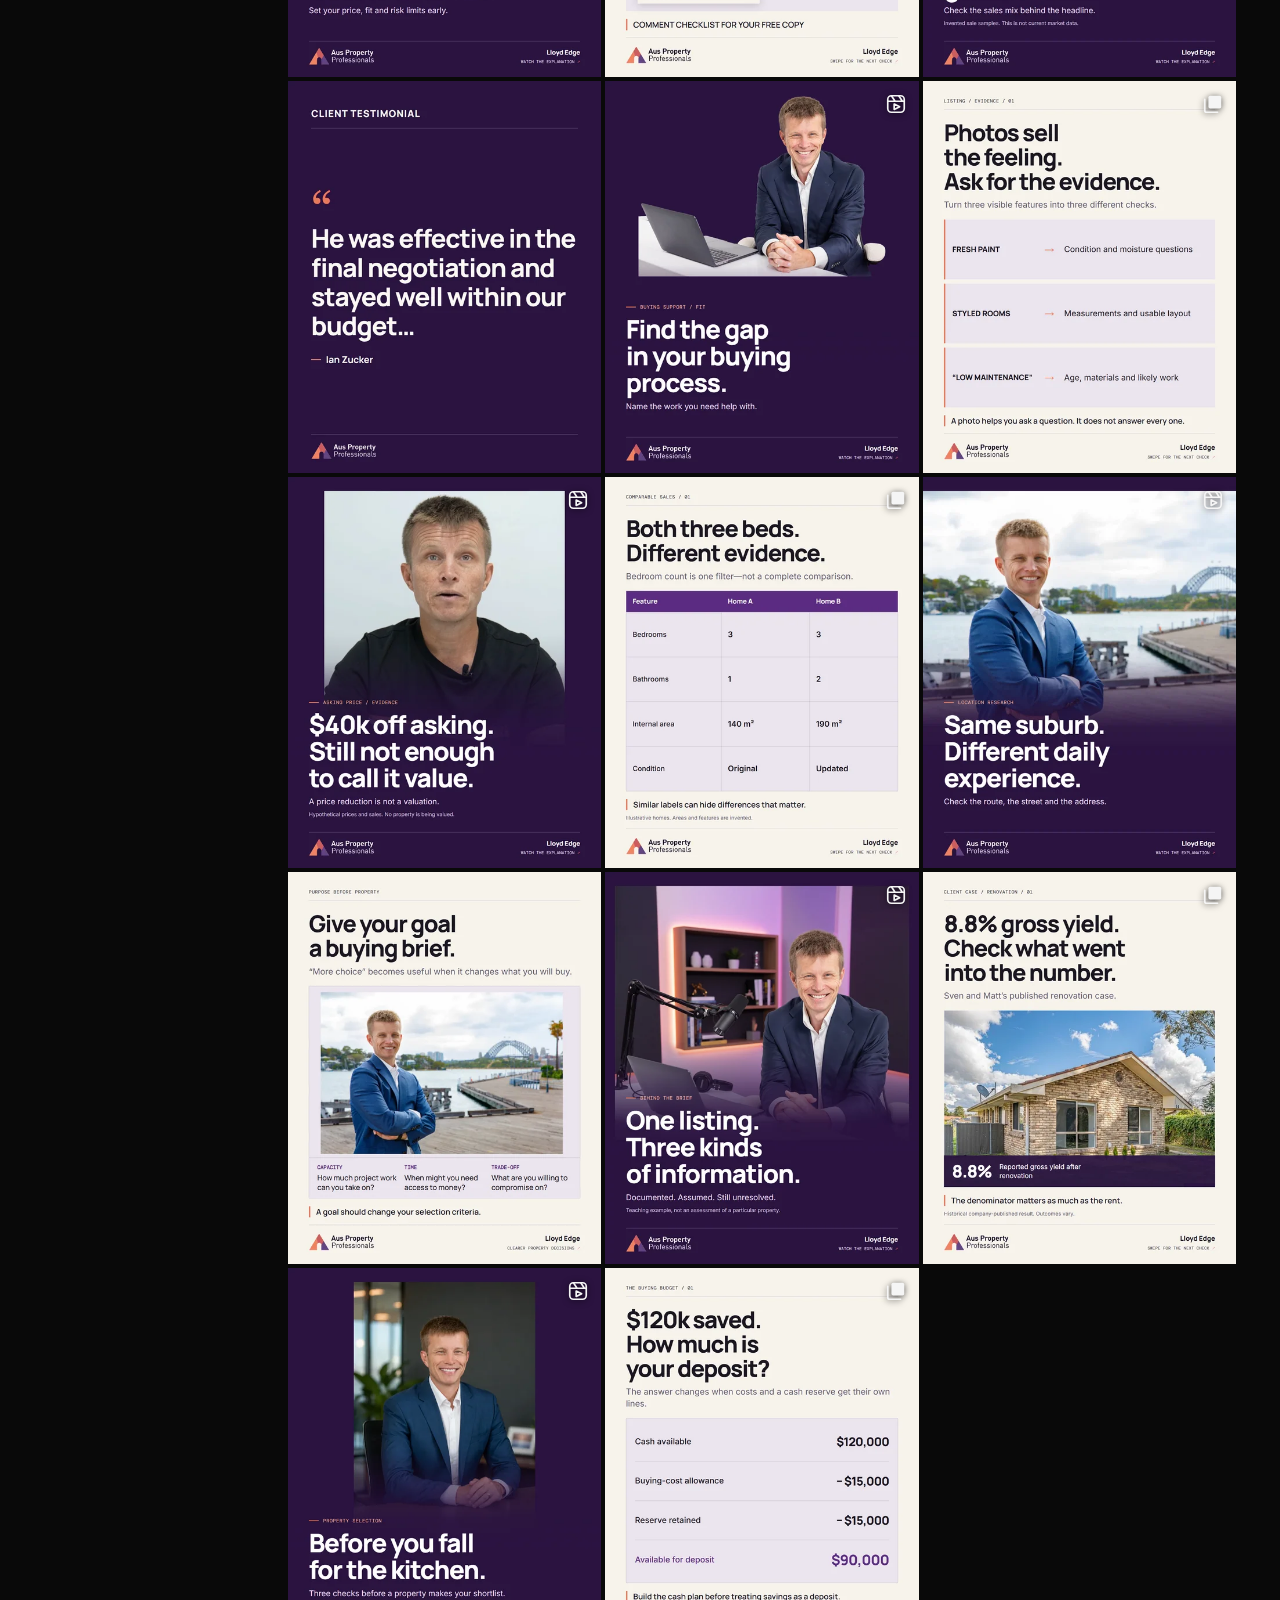
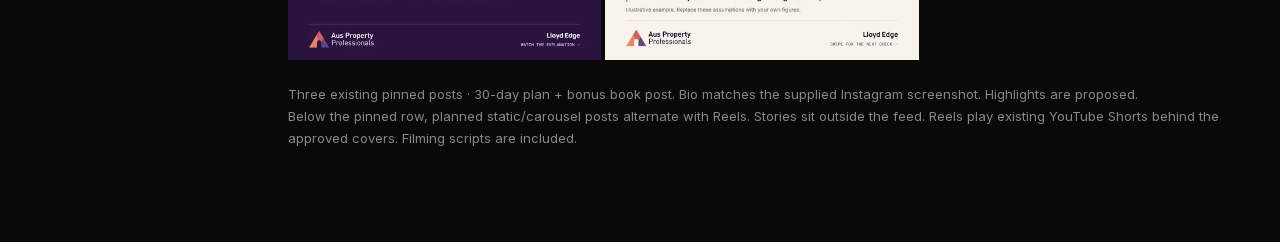
==== commit 9d27ef44: "Remove extra profile shortcuts below highlights" ====
--- a/preview.html
+++ b/preview.html
@@ -1,3 +1,3 @@
 <!doctype html>
-<html lang="en"><head><meta charset="utf-8"><meta name="viewport" content="width=device-width,initial-scale=1"><meta name="description" content="Lloyd Edge and Aus Property Professionals — interactive Instagram preview: 30-day plan plus a bonus book promotion."><title>Lloyd Edge · Instagram Preview</title><meta name="robots" content="noindex,nofollow"><link rel="icon" href="assets/favicon.png"><link rel="stylesheet" href="app.css?v=bd5b16c07f6a"></head>
-<body><aside class="rail"><button class="wordmark" data-nav="profile" aria-label="Go to profile">Instagram</button><div class="preview-label">CONTENT PREVIEW</div><nav id="railNav" aria-label="Main navigation"></nav><div class="rail-bottom"><img id="railLogo" alt="Aus Property Professionals"><p>30-day plan + bonus book post</p><p>Content preview. Nothing is posted.</p></div></aside><header class="mobile-top"><strong>lloydedge_buyersagent<span>Preview</span></strong><button class="icon-button" id="mobileProfile" data-nav="profile" aria-label="Go to profile"></button></header><main class="main" id="main"></main><nav class="mobile-nav" id="mobileNav" aria-label="Mobile navigation"></nav><dialog class="dialog" id="postDialog" aria-label="Instagram post preview"></dialog><dialog class="dialog viewer-dialog" id="reelDialog" aria-label="Reels"></dialog><dialog class="dialog viewer-dialog" id="storyDialog" aria-label="Story preview"></dialog><dialog class="dialog script-dialog" id="scriptDialog" aria-label="Filming script"></dialog><div class="toast" id="toast" role="status" aria-live="polite"></div><noscript><p>Please enable JavaScript to browse this interactive preview.</p></noscript><script src="data.js?v=403fe31df870"></script><script src="model.js?v=d4bd48148fef"></script><script src="app.js?v=201dd251e90b"></script></body></html>
+<html lang="en"><head><meta charset="utf-8"><meta name="viewport" content="width=device-width,initial-scale=1"><meta name="description" content="Lloyd Edge and Aus Property Professionals — interactive Instagram preview: 30-day plan plus a bonus book promotion."><title>Lloyd Edge · Instagram Preview</title><meta name="robots" content="noindex,nofollow"><link rel="icon" href="assets/favicon.png"><link rel="stylesheet" href="app.css?v=50825be2610f"></head>
+<body><aside class="rail"><button class="wordmark" data-nav="profile" aria-label="Go to profile">Instagram</button><div class="preview-label">CONTENT PREVIEW</div><nav id="railNav" aria-label="Main navigation"></nav><div class="rail-bottom"><img id="railLogo" alt="Aus Property Professionals"><p>30-day plan + bonus book post</p><p>Content preview. Nothing is posted.</p></div></aside><header class="mobile-top"><strong>lloydedge_buyersagent<span>Preview</span></strong><button class="icon-button" id="mobileProfile" data-nav="profile" aria-label="Go to profile"></button></header><main class="main" id="main"></main><nav class="mobile-nav" id="mobileNav" aria-label="Mobile navigation"></nav><dialog class="dialog" id="postDialog" aria-label="Instagram post preview"></dialog><dialog class="dialog viewer-dialog" id="reelDialog" aria-label="Reels"></dialog><dialog class="dialog viewer-dialog" id="storyDialog" aria-label="Story preview"></dialog><dialog class="dialog script-dialog" id="scriptDialog" aria-label="Filming script"></dialog><div class="toast" id="toast" role="status" aria-live="polite"></div><noscript><p>Please enable JavaScript to browse this interactive preview.</p></noscript><script src="data.js?v=403fe31df870"></script><script src="model.js?v=d4bd48148fef"></script><script src="app.js?v=86b7d8967ba5"></script></body></html>
--- a/app.css
+++ b/app.css
@@ -17,10 +17,7 @@
 .highlight .ring{background:none;border:1px solid #49424f;padding:3px}
 .highlight .ring>span{width:71px;height:71px;border:0;background:none;overflow:hidden}
 .highlight .ring img{display:block;width:100%;height:100%;object-fit:cover;border-radius:50%}
-.resource-shortcuts{display:flex;flex-wrap:wrap;gap:12px 25px;padding:0 26px 25px;color:#cbb8e5;font-size:12px}
-.resource-shortcuts button{display:inline-flex;gap:7px;align-items:center;padding:0}
-.resource-shortcuts svg{width:15px;height:15px}
-@media(max-width:760px){.highlight .ring>span{width:57px;height:57px}.resource-shortcuts{padding:0 17px 21px;gap:12px 20px;font-size:11px}}
+@media(max-width:760px){.highlight .ring>span{width:57px;height:57px}}
 
 /* Instagram-style discussion and comments. */
 .pin-icon{color:white}.pin-icon svg{transform:rotate(15deg)}
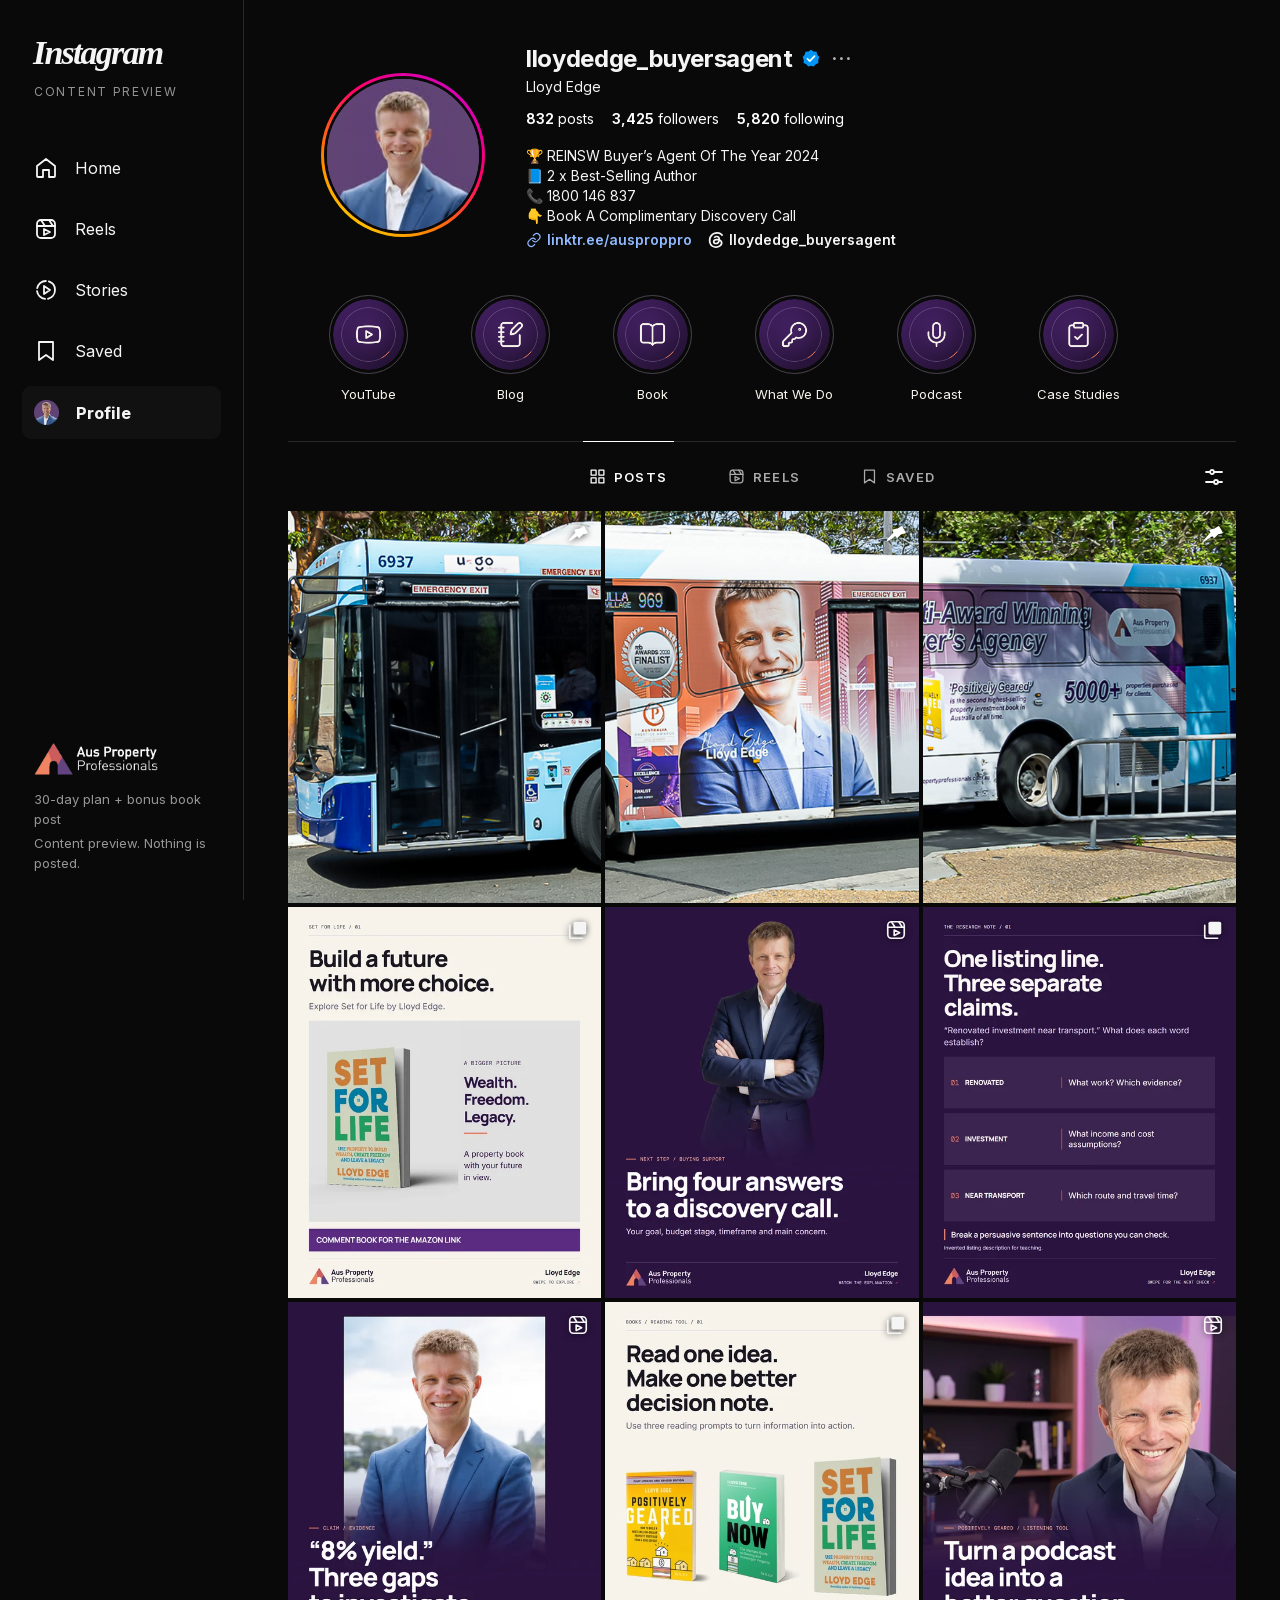
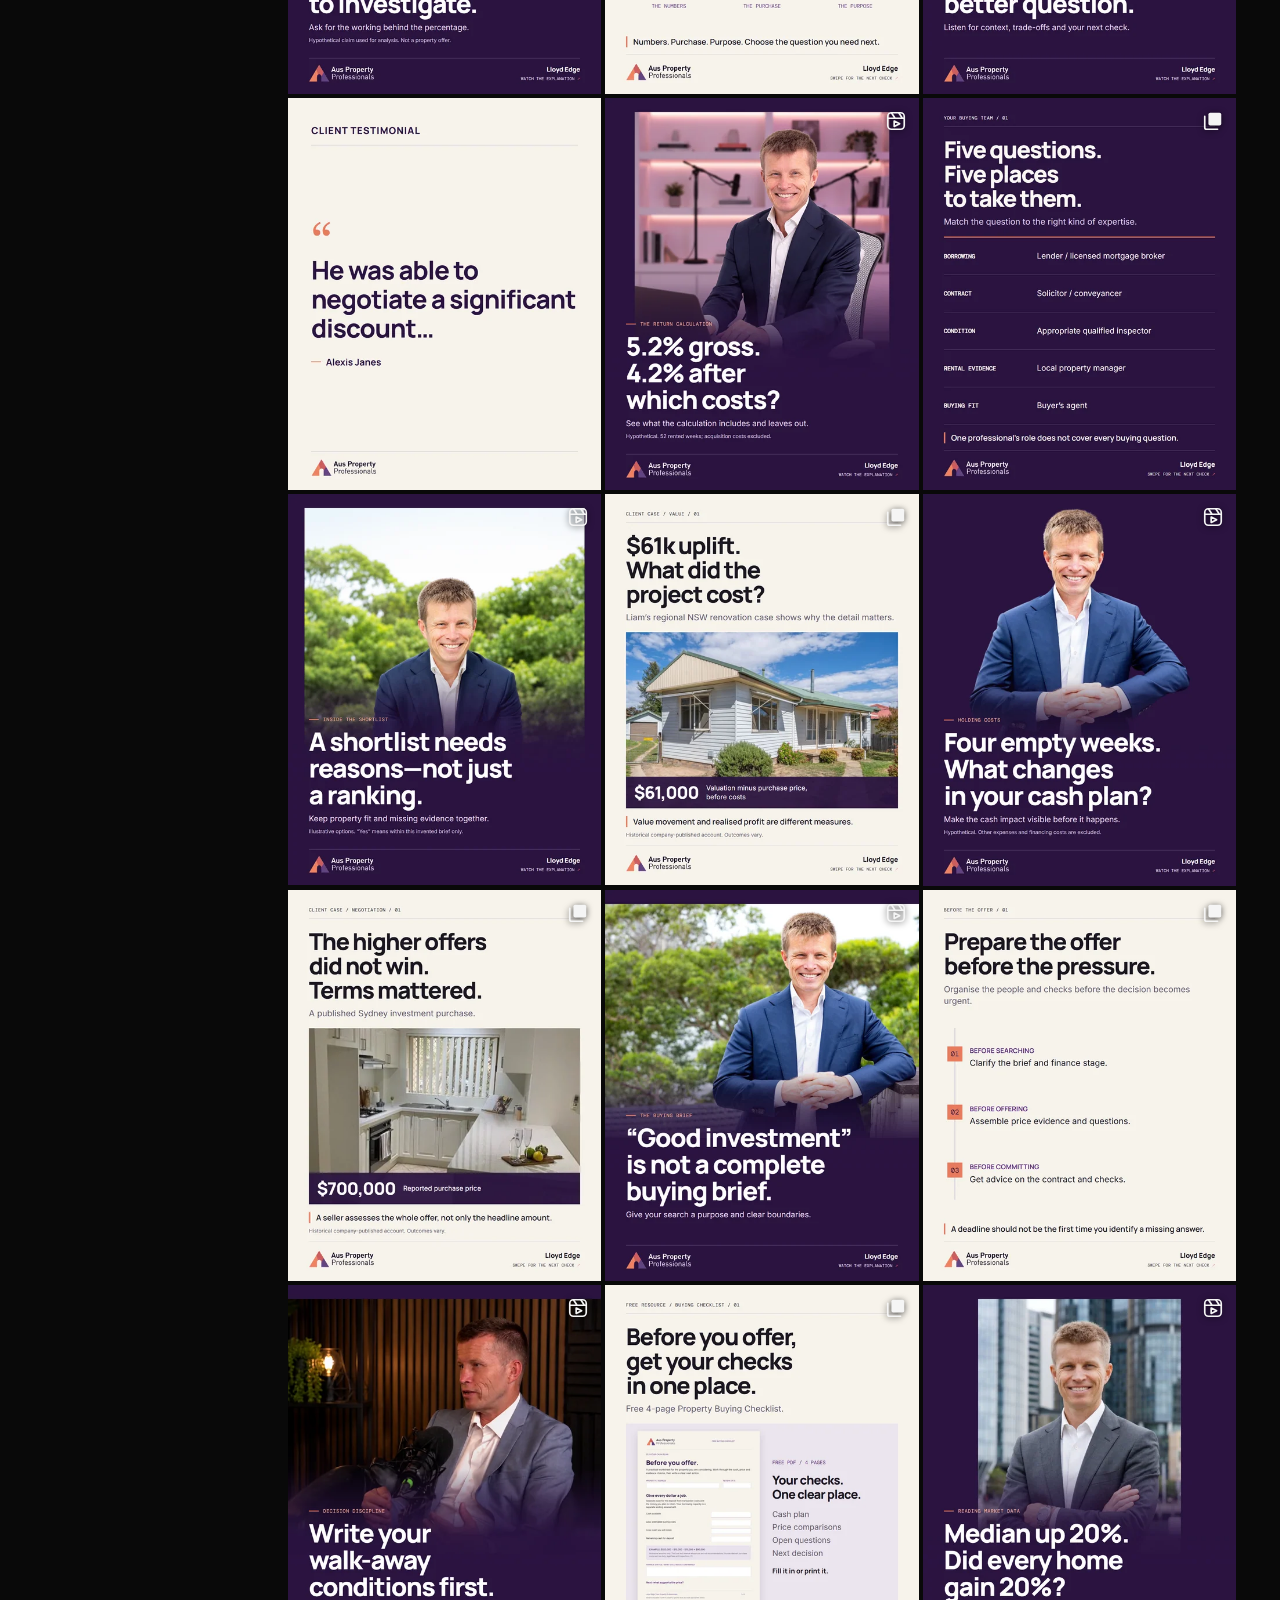
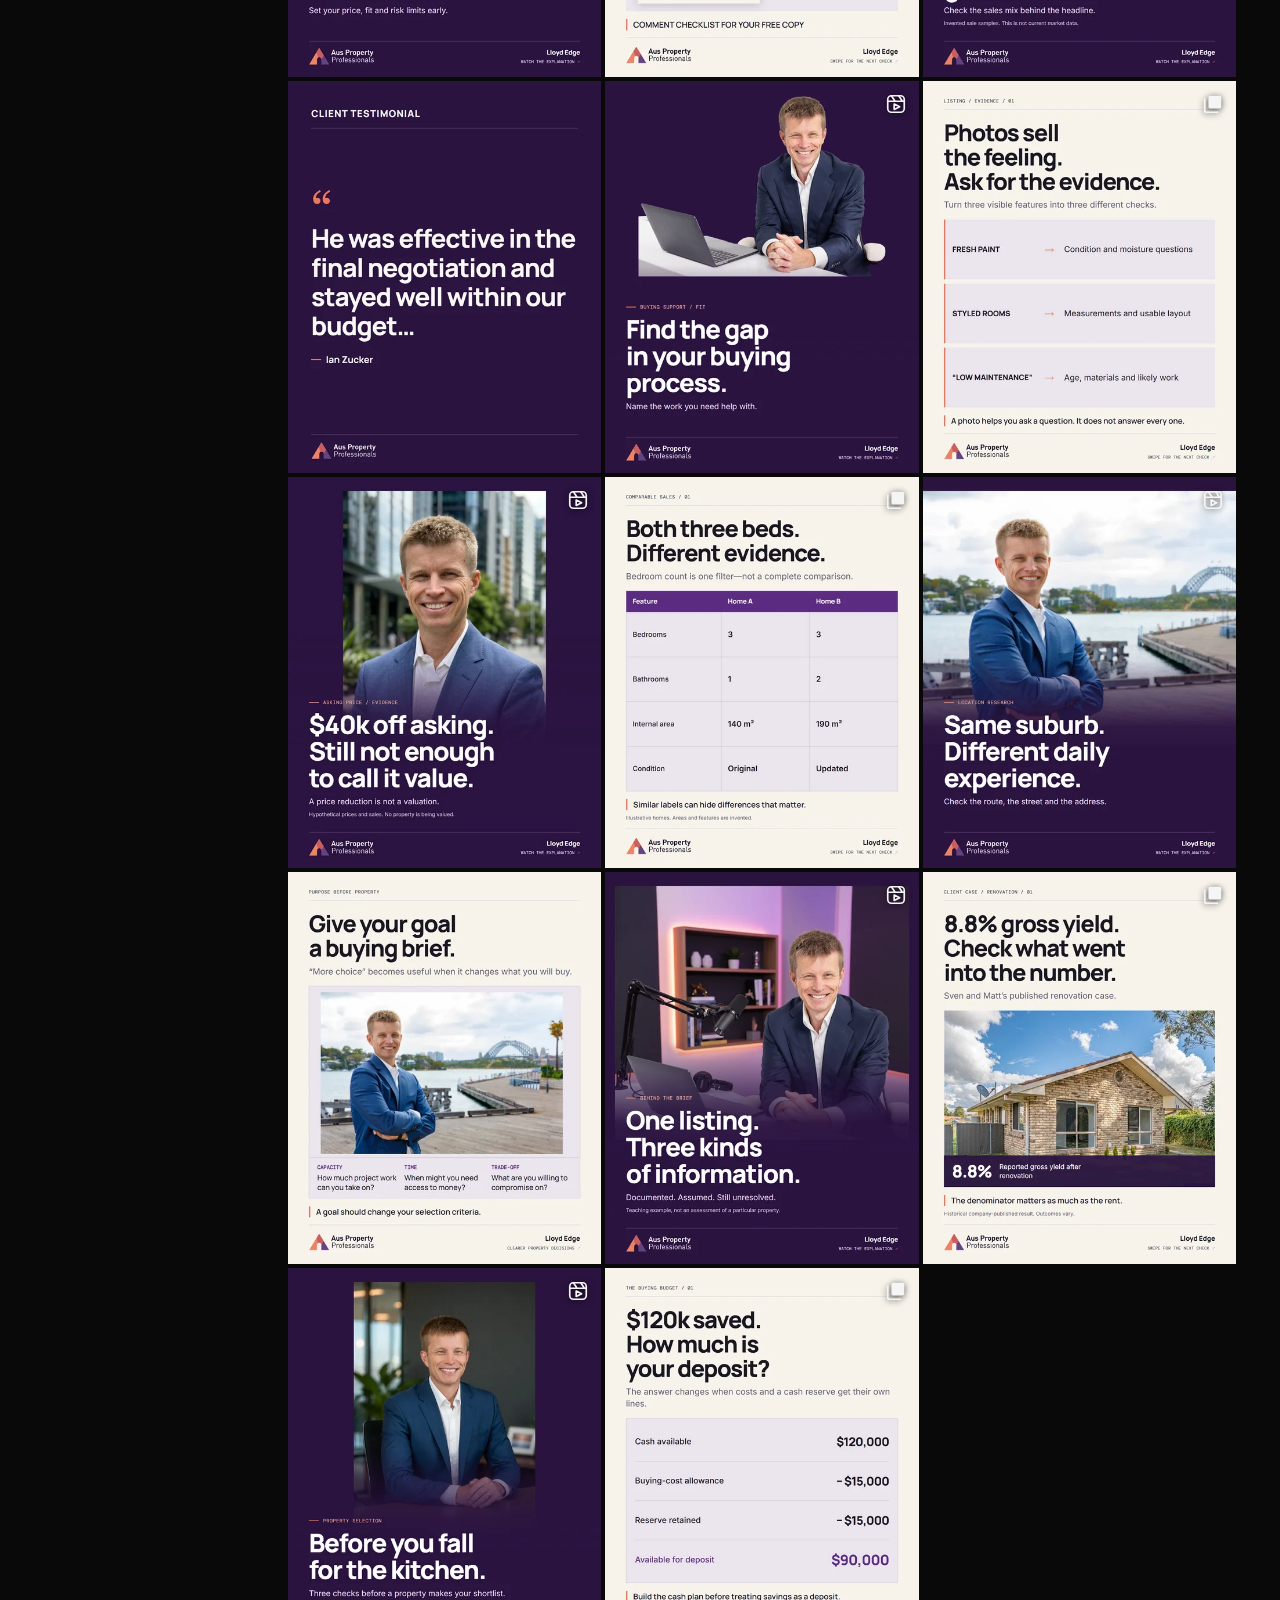
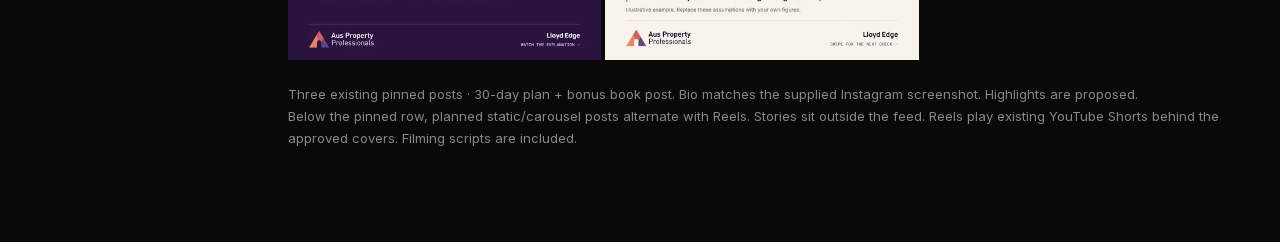
==== commit 9e5c5be9: "Replace Day 09 Reel portrait with smiling city photo" ====
--- a/preview.html
+++ b/preview.html
@@ -1,3 +1,3 @@
 <!doctype html>
 <html lang="en"><head><meta charset="utf-8"><meta name="viewport" content="width=device-width,initial-scale=1"><meta name="description" content="Lloyd Edge and Aus Property Professionals — interactive Instagram preview: 30-day plan plus a bonus book promotion."><title>Lloyd Edge · Instagram Preview</title><meta name="robots" content="noindex,nofollow"><link rel="icon" href="assets/favicon.png"><link rel="stylesheet" href="app.css?v=50825be2610f"></head>
-<body><aside class="rail"><button class="wordmark" data-nav="profile" aria-label="Go to profile">Instagram</button><div class="preview-label">CONTENT PREVIEW</div><nav id="railNav" aria-label="Main navigation"></nav><div class="rail-bottom"><img id="railLogo" alt="Aus Property Professionals"><p>30-day plan + bonus book post</p><p>Content preview. Nothing is posted.</p></div></aside><header class="mobile-top"><strong>lloydedge_buyersagent<span>Preview</span></strong><button class="icon-button" id="mobileProfile" data-nav="profile" aria-label="Go to profile"></button></header><main class="main" id="main"></main><nav class="mobile-nav" id="mobileNav" aria-label="Mobile navigation"></nav><dialog class="dialog" id="postDialog" aria-label="Instagram post preview"></dialog><dialog class="dialog viewer-dialog" id="reelDialog" aria-label="Reels"></dialog><dialog class="dialog viewer-dialog" id="storyDialog" aria-label="Story preview"></dialog><dialog class="dialog script-dialog" id="scriptDialog" aria-label="Filming script"></dialog><div class="toast" id="toast" role="status" aria-live="polite"></div><noscript><p>Please enable JavaScript to browse this interactive preview.</p></noscript><script src="data.js?v=403fe31df870"></script><script src="model.js?v=d4bd48148fef"></script><script src="app.js?v=86b7d8967ba5"></script></body></html>
+<body><aside class="rail"><button class="wordmark" data-nav="profile" aria-label="Go to profile">Instagram</button><div class="preview-label">CONTENT PREVIEW</div><nav id="railNav" aria-label="Main navigation"></nav><div class="rail-bottom"><img id="railLogo" alt="Aus Property Professionals"><p>30-day plan + bonus book post</p><p>Content preview. Nothing is posted.</p></div></aside><header class="mobile-top"><strong>lloydedge_buyersagent<span>Preview</span></strong><button class="icon-button" id="mobileProfile" data-nav="profile" aria-label="Go to profile"></button></header><main class="main" id="main"></main><nav class="mobile-nav" id="mobileNav" aria-label="Mobile navigation"></nav><dialog class="dialog" id="postDialog" aria-label="Instagram post preview"></dialog><dialog class="dialog viewer-dialog" id="reelDialog" aria-label="Reels"></dialog><dialog class="dialog viewer-dialog" id="storyDialog" aria-label="Story preview"></dialog><dialog class="dialog script-dialog" id="scriptDialog" aria-label="Filming script"></dialog><div class="toast" id="toast" role="status" aria-live="polite"></div><noscript><p>Please enable JavaScript to browse this interactive preview.</p></noscript><script src="data.js?v=4208feede341"></script><script src="model.js?v=d4bd48148fef"></script><script src="app.js?v=86b7d8967ba5"></script></body></html>
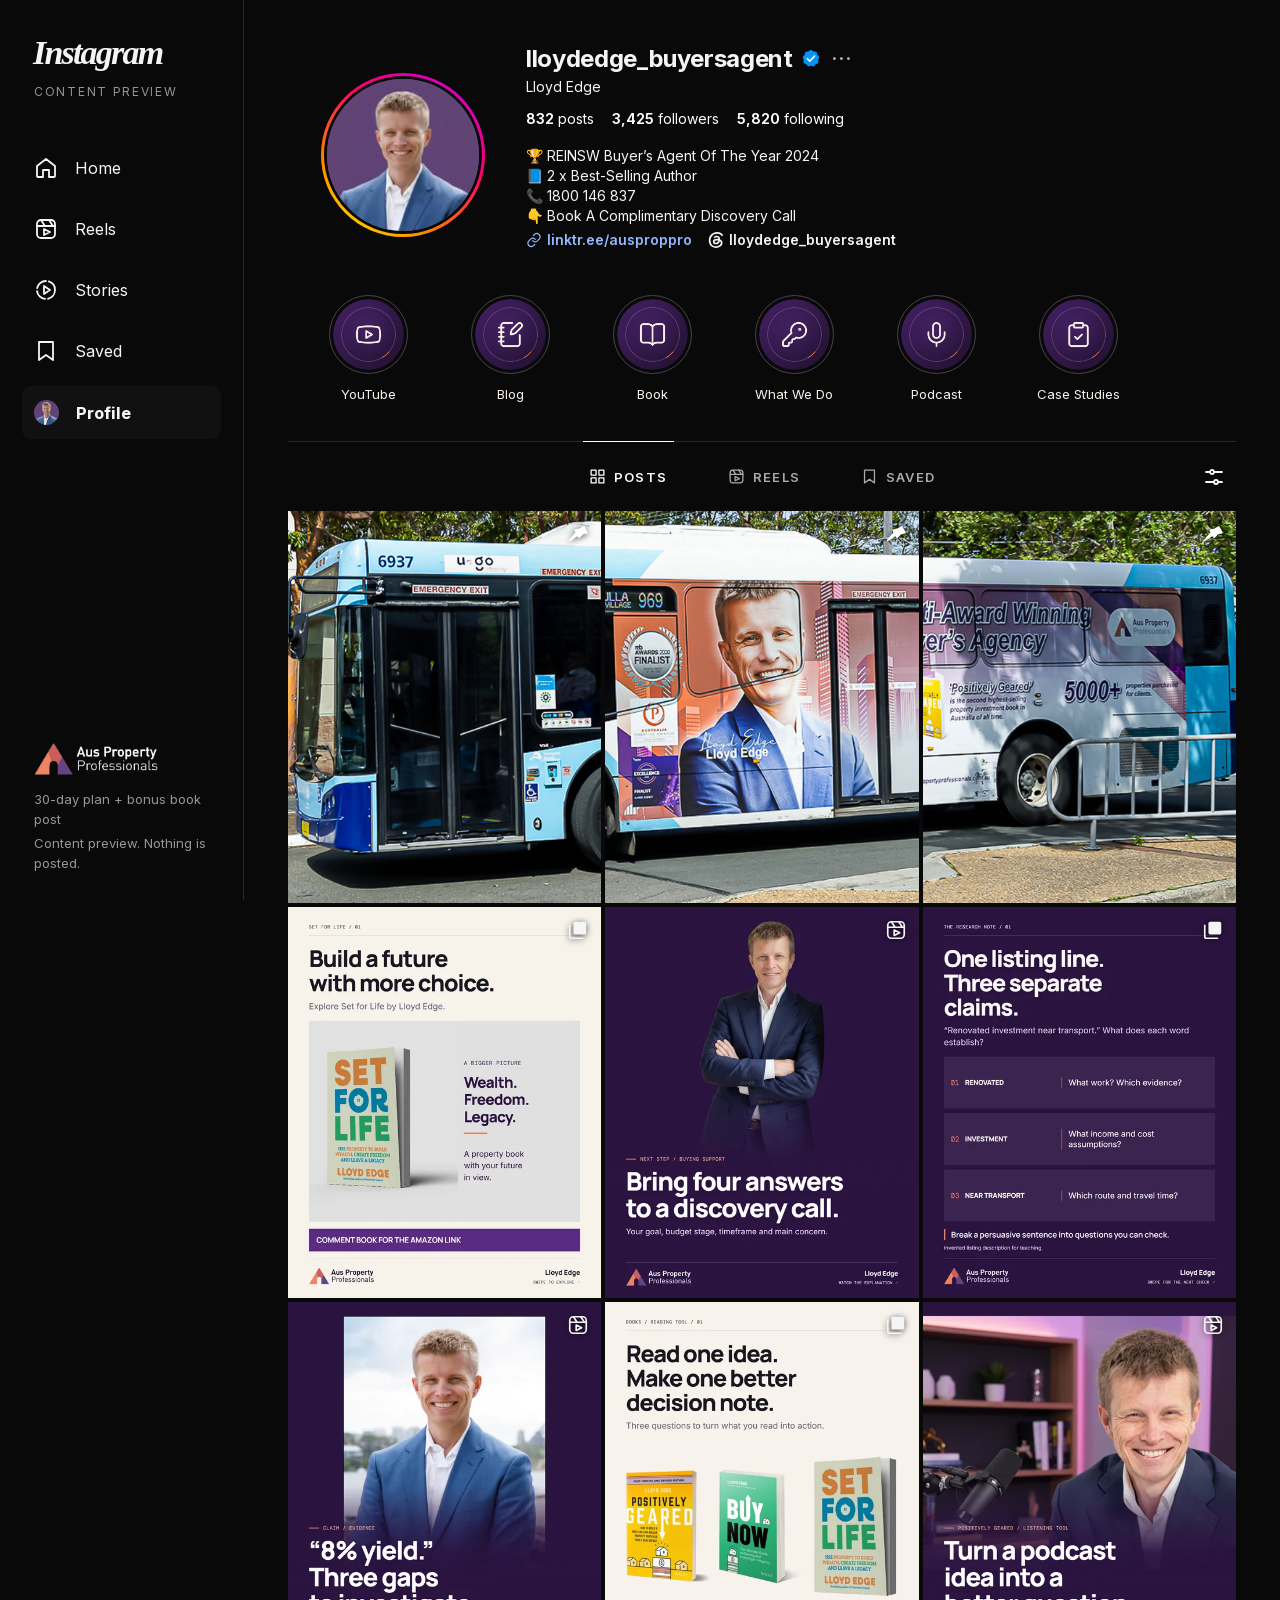
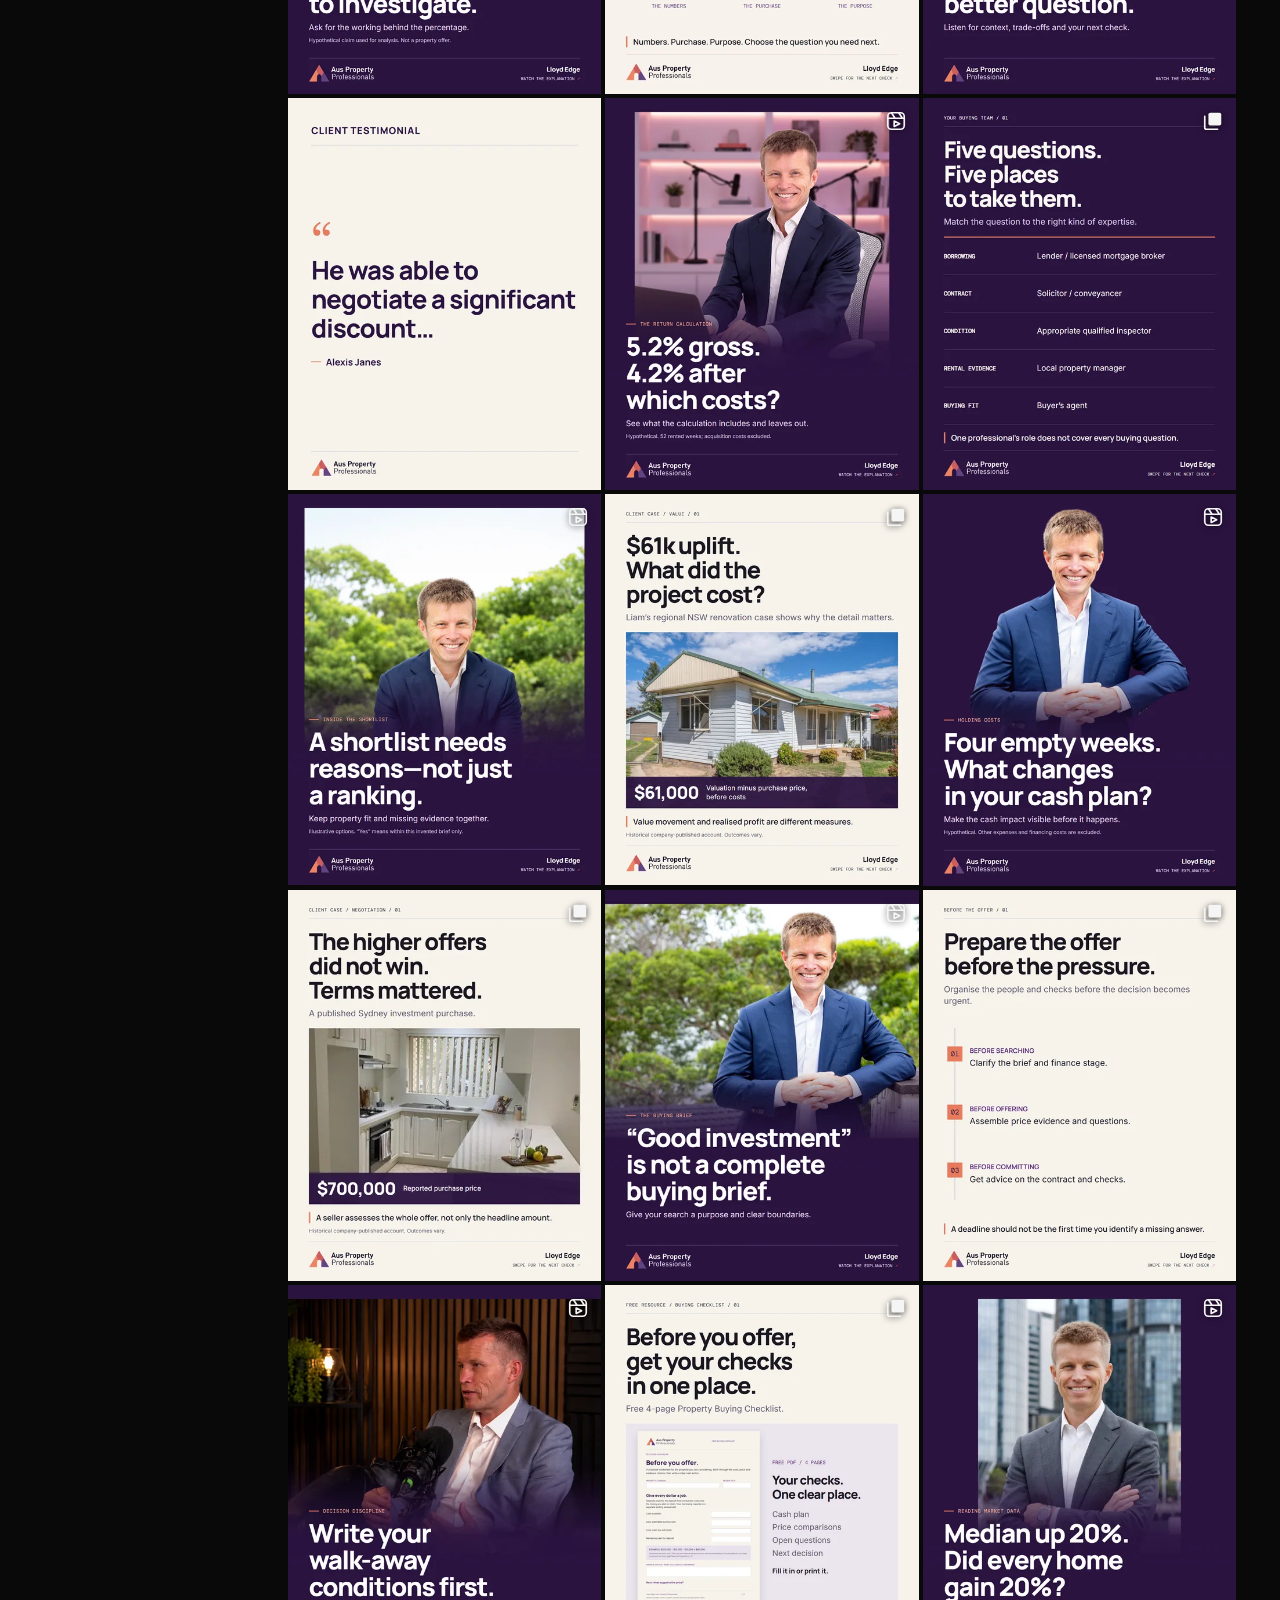
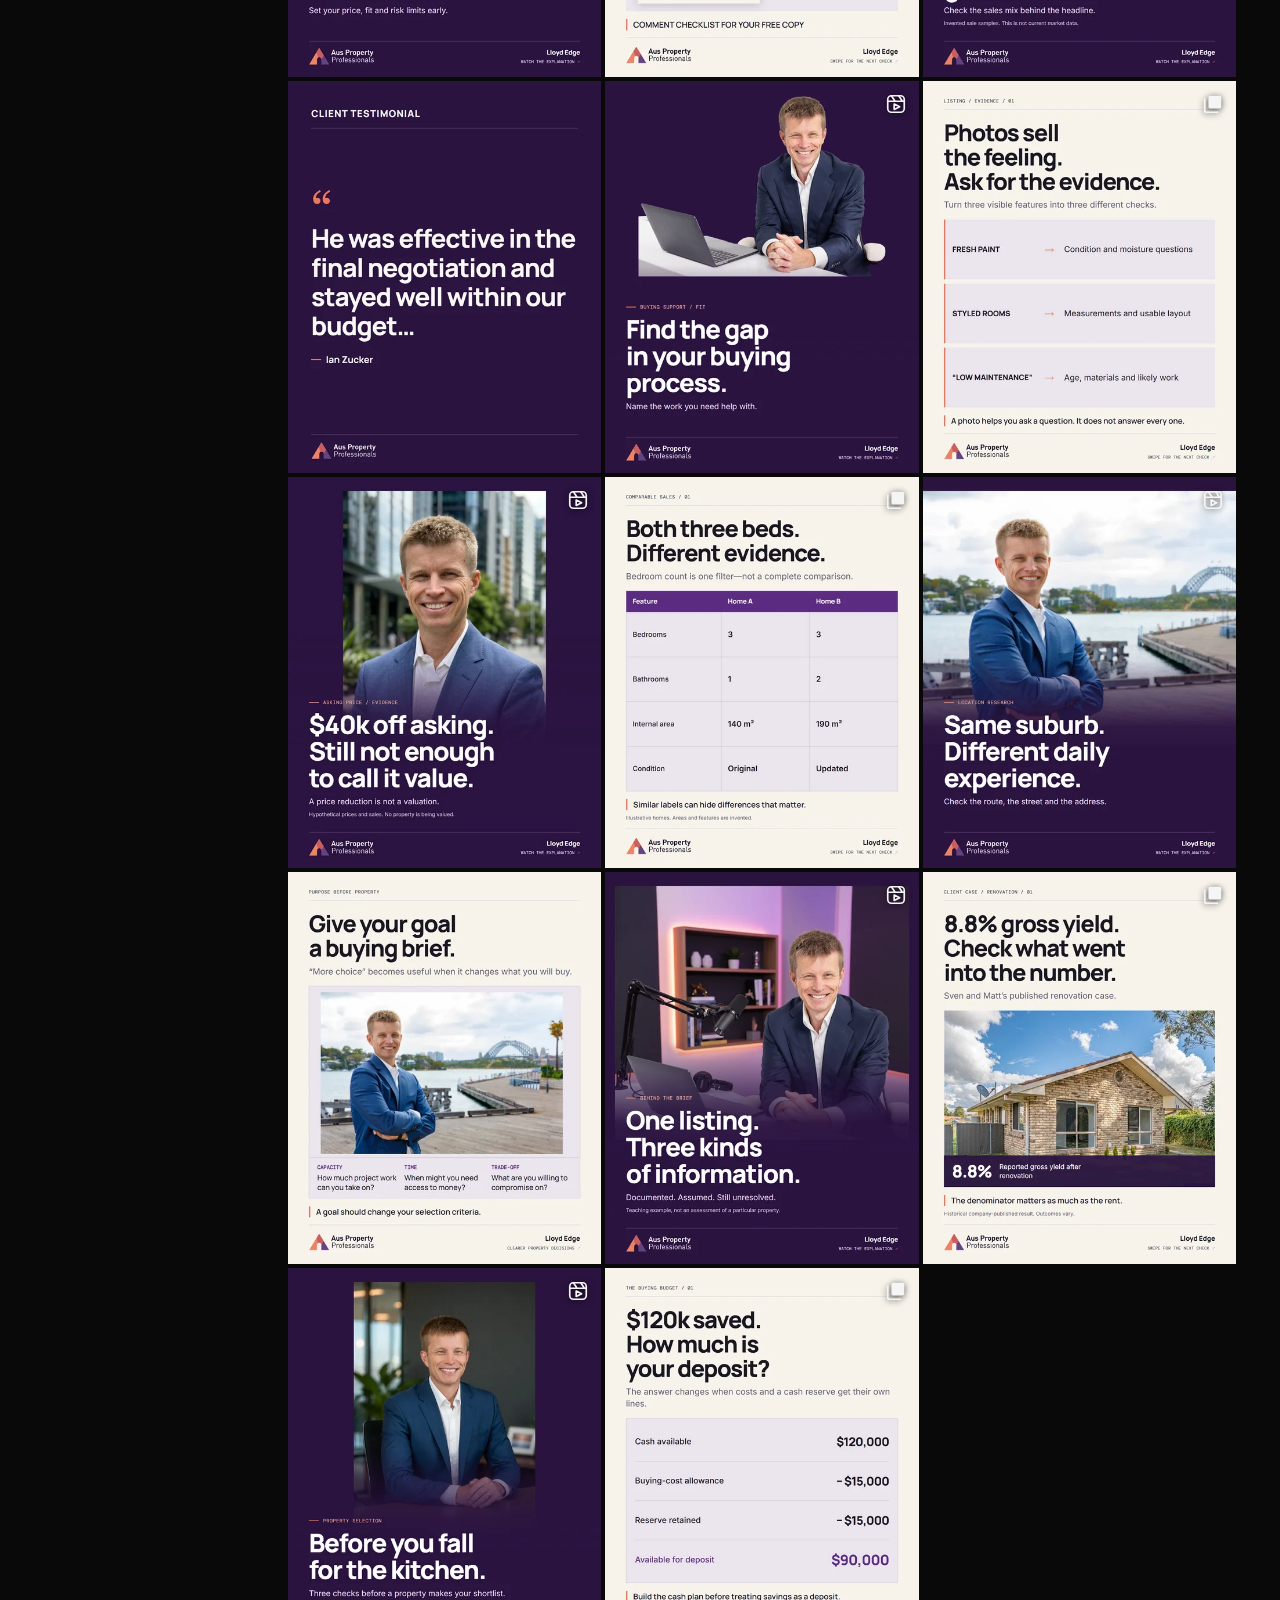
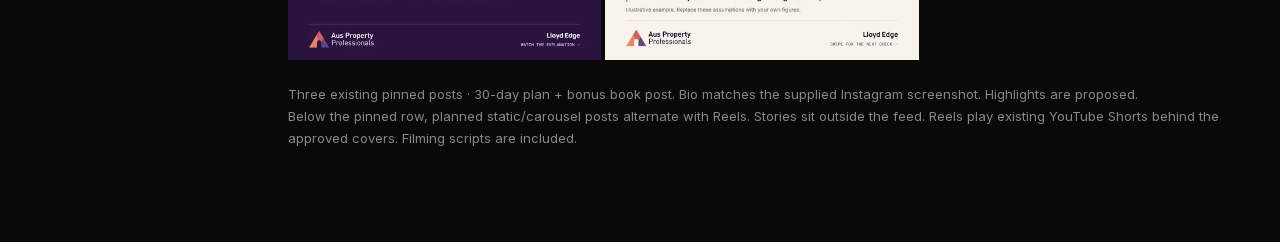
==== commit da850f13: "Replace draft wording with Instagram-ready reading questions" ====
--- a/preview.html
+++ b/preview.html
@@ -1,3 +1,3 @@
 <!doctype html>
 <html lang="en"><head><meta charset="utf-8"><meta name="viewport" content="width=device-width,initial-scale=1"><meta name="description" content="Lloyd Edge and Aus Property Professionals — interactive Instagram preview: 30-day plan plus a bonus book promotion."><title>Lloyd Edge · Instagram Preview</title><meta name="robots" content="noindex,nofollow"><link rel="icon" href="assets/favicon.png"><link rel="stylesheet" href="app.css?v=50825be2610f"></head>
-<body><aside class="rail"><button class="wordmark" data-nav="profile" aria-label="Go to profile">Instagram</button><div class="preview-label">CONTENT PREVIEW</div><nav id="railNav" aria-label="Main navigation"></nav><div class="rail-bottom"><img id="railLogo" alt="Aus Property Professionals"><p>30-day plan + bonus book post</p><p>Content preview. Nothing is posted.</p></div></aside><header class="mobile-top"><strong>lloydedge_buyersagent<span>Preview</span></strong><button class="icon-button" id="mobileProfile" data-nav="profile" aria-label="Go to profile"></button></header><main class="main" id="main"></main><nav class="mobile-nav" id="mobileNav" aria-label="Mobile navigation"></nav><dialog class="dialog" id="postDialog" aria-label="Instagram post preview"></dialog><dialog class="dialog viewer-dialog" id="reelDialog" aria-label="Reels"></dialog><dialog class="dialog viewer-dialog" id="storyDialog" aria-label="Story preview"></dialog><dialog class="dialog script-dialog" id="scriptDialog" aria-label="Filming script"></dialog><div class="toast" id="toast" role="status" aria-live="polite"></div><noscript><p>Please enable JavaScript to browse this interactive preview.</p></noscript><script src="data.js?v=4208feede341"></script><script src="model.js?v=d4bd48148fef"></script><script src="app.js?v=86b7d8967ba5"></script></body></html>
+<body><aside class="rail"><button class="wordmark" data-nav="profile" aria-label="Go to profile">Instagram</button><div class="preview-label">CONTENT PREVIEW</div><nav id="railNav" aria-label="Main navigation"></nav><div class="rail-bottom"><img id="railLogo" alt="Aus Property Professionals"><p>30-day plan + bonus book post</p><p>Content preview. Nothing is posted.</p></div></aside><header class="mobile-top"><strong>lloydedge_buyersagent<span>Preview</span></strong><button class="icon-button" id="mobileProfile" data-nav="profile" aria-label="Go to profile"></button></header><main class="main" id="main"></main><nav class="mobile-nav" id="mobileNav" aria-label="Mobile navigation"></nav><dialog class="dialog" id="postDialog" aria-label="Instagram post preview"></dialog><dialog class="dialog viewer-dialog" id="reelDialog" aria-label="Reels"></dialog><dialog class="dialog viewer-dialog" id="storyDialog" aria-label="Story preview"></dialog><dialog class="dialog script-dialog" id="scriptDialog" aria-label="Filming script"></dialog><div class="toast" id="toast" role="status" aria-live="polite"></div><noscript><p>Please enable JavaScript to browse this interactive preview.</p></noscript><script src="data.js?v=9cae909fac86"></script><script src="model.js?v=d4bd48148fef"></script><script src="app.js?v=ee954104636f"></script></body></html>
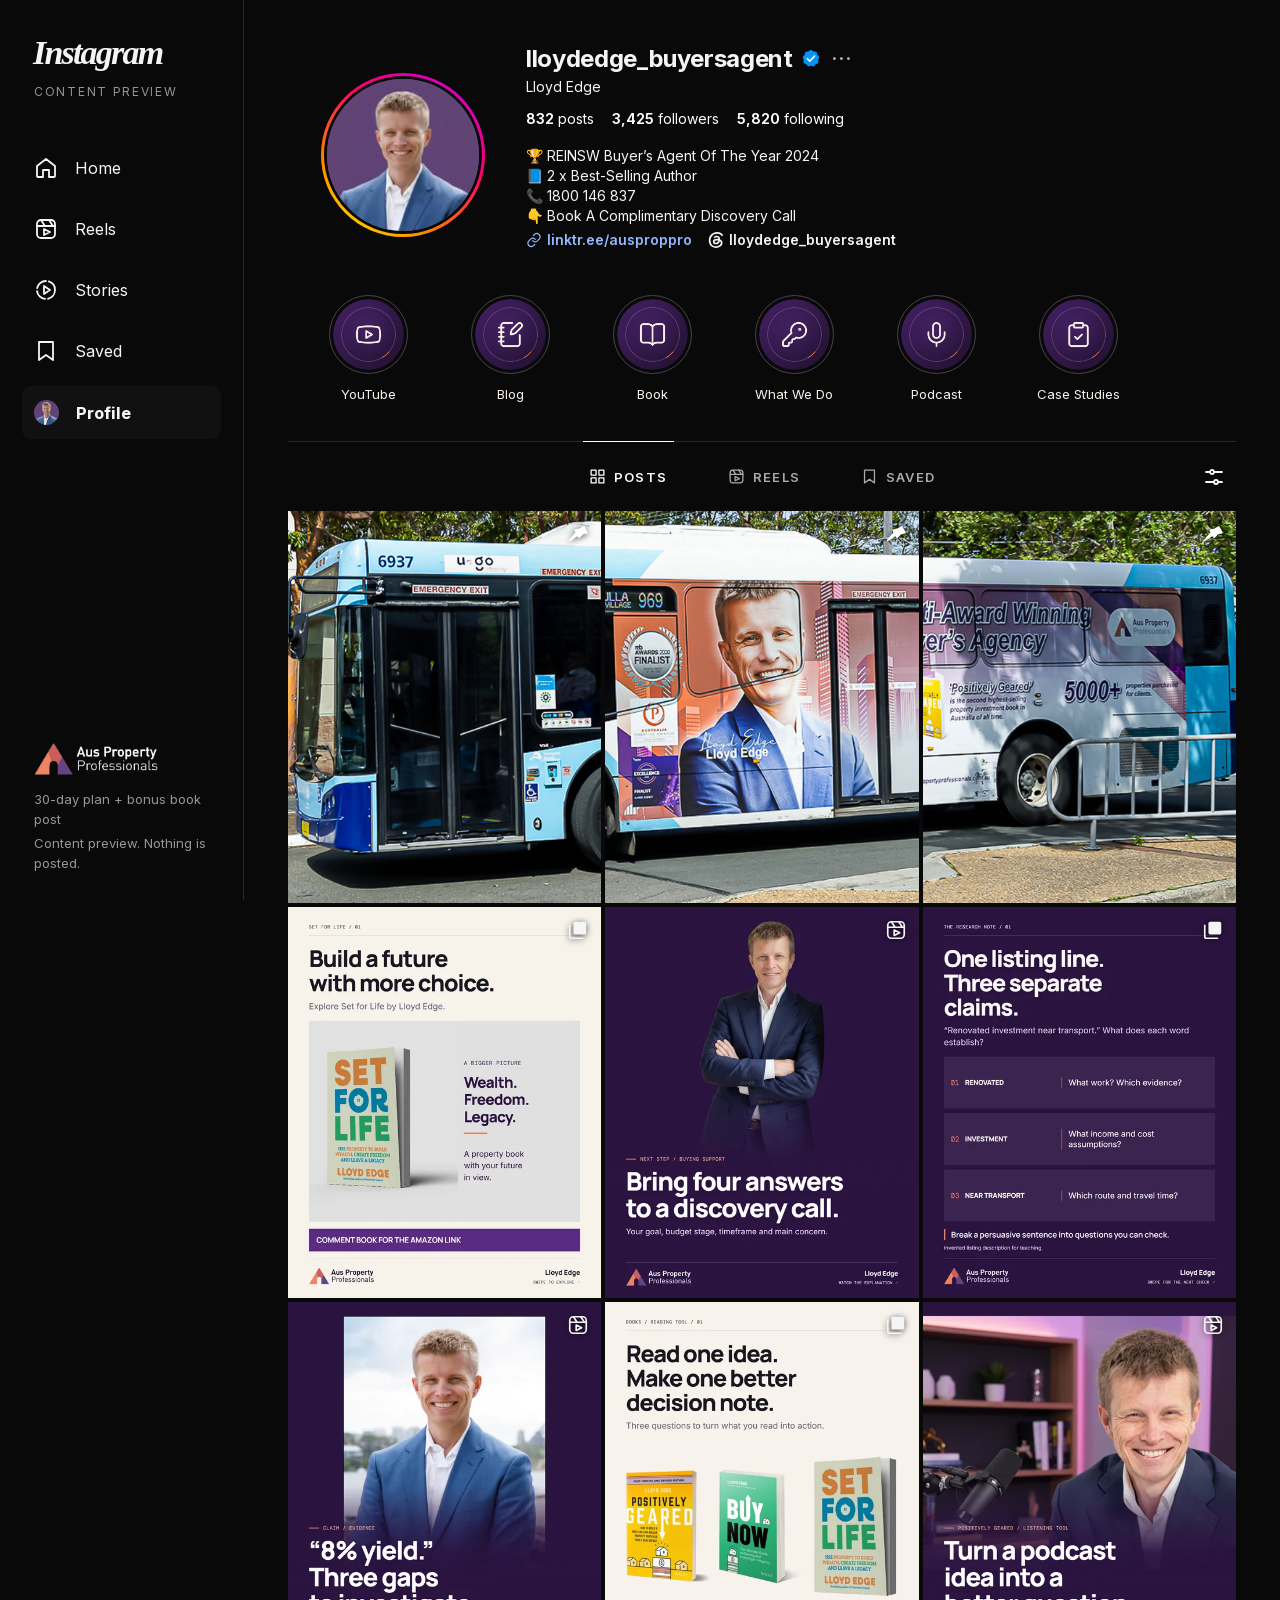
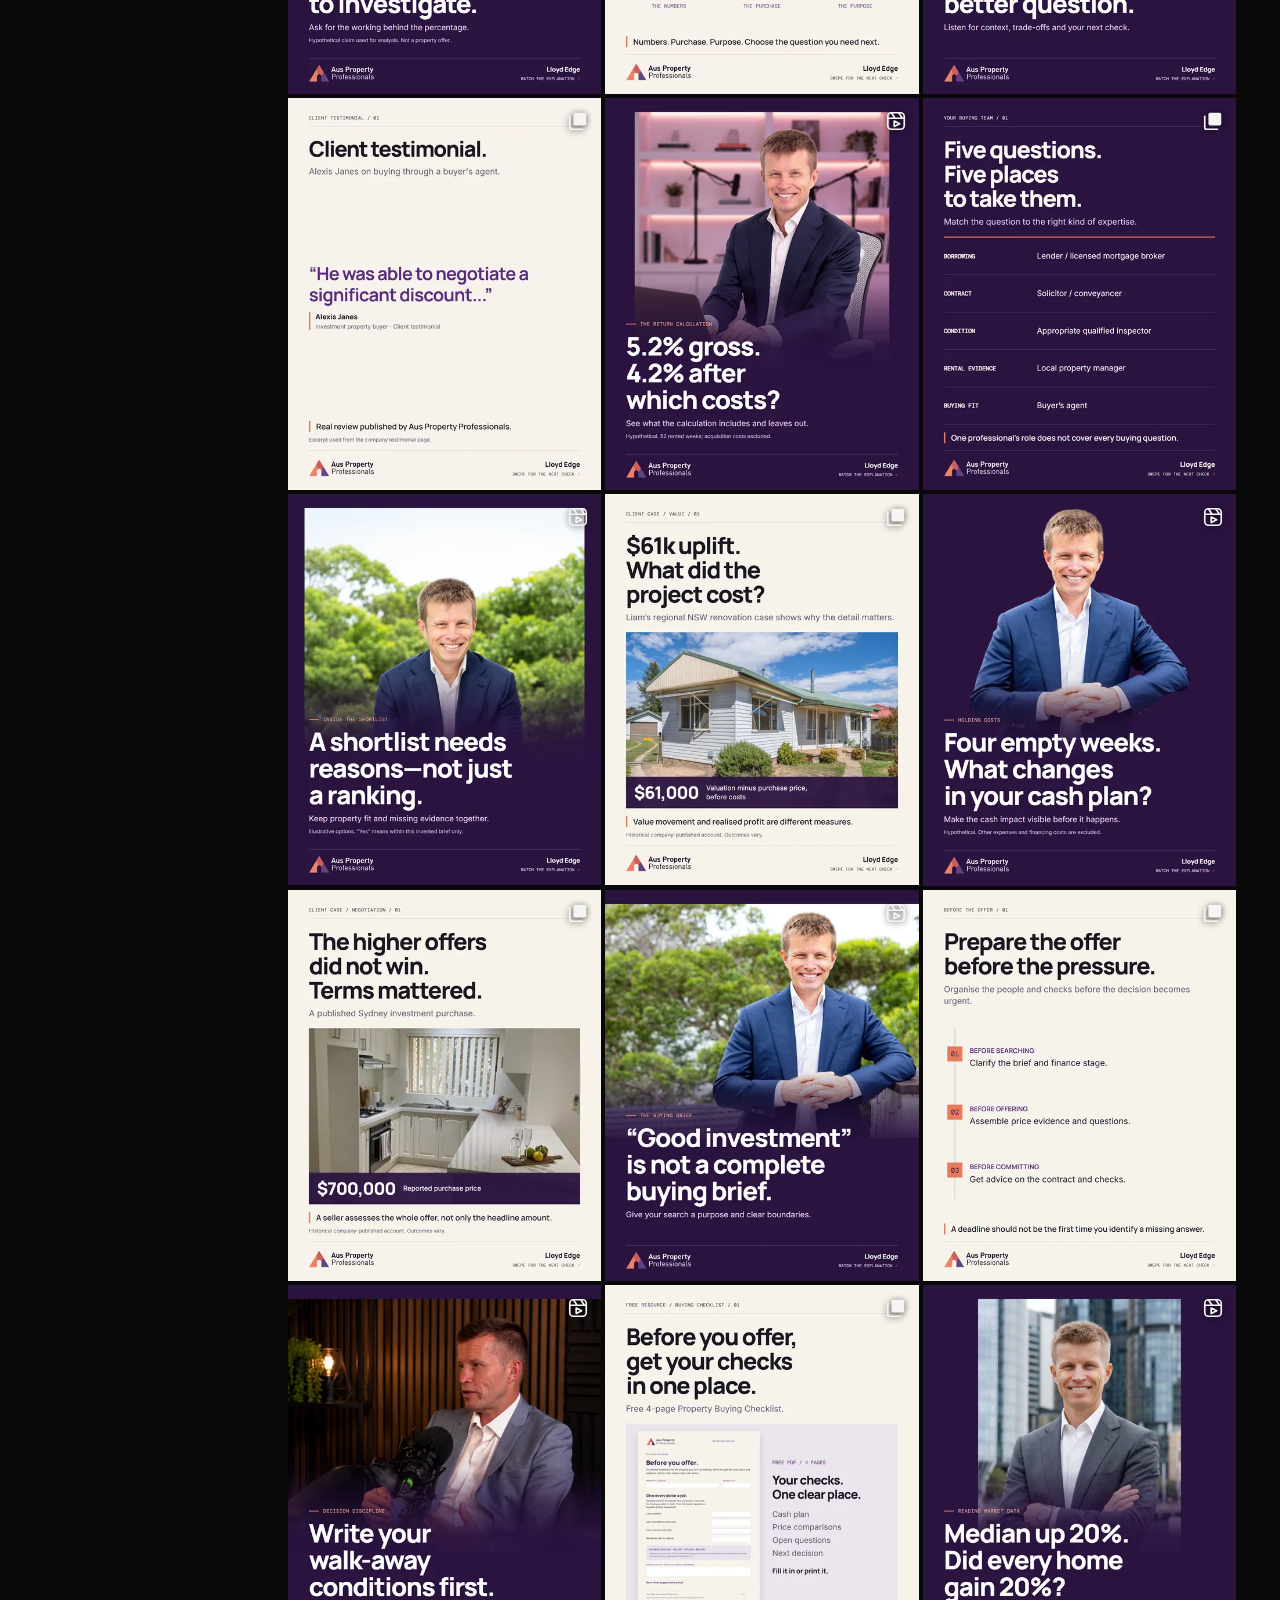
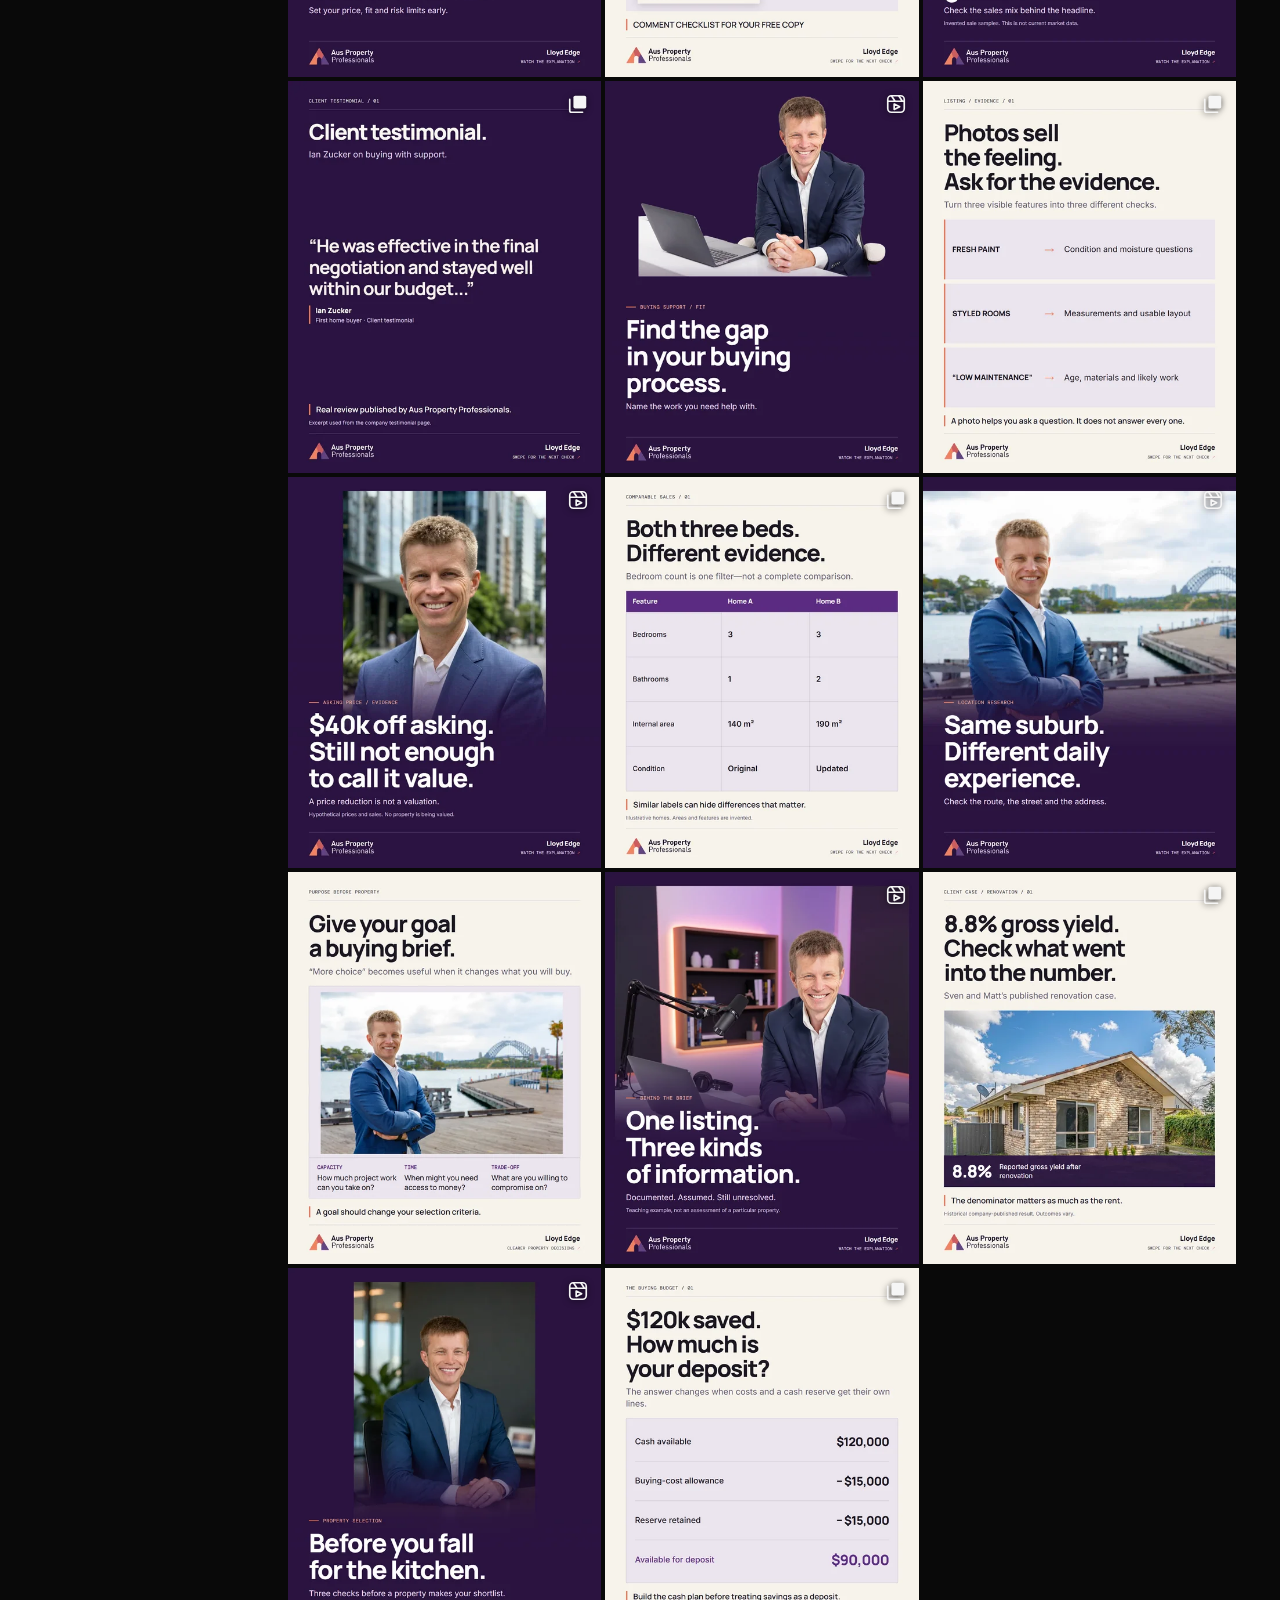
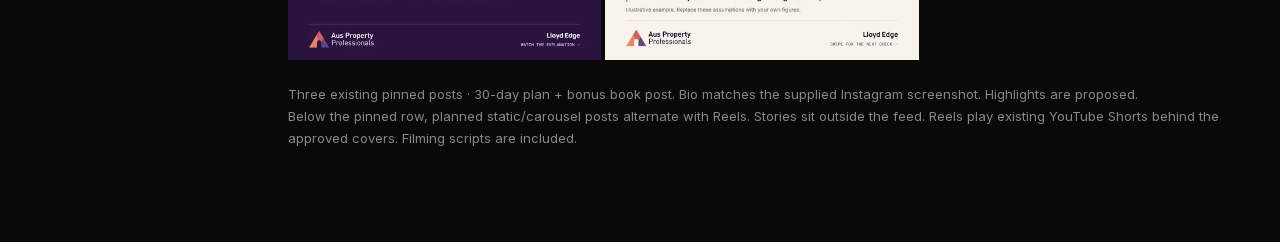
==== commit a290af0f: "Update testimonial posts as carousel CTAs" ====
--- a/preview.html
+++ b/preview.html
@@ -1,3 +1,3 @@
 <!doctype html>
 <html lang="en"><head><meta charset="utf-8"><meta name="viewport" content="width=device-width,initial-scale=1"><meta name="description" content="Lloyd Edge and Aus Property Professionals — interactive Instagram preview: 30-day plan plus a bonus book promotion."><title>Lloyd Edge · Instagram Preview</title><meta name="robots" content="noindex,nofollow"><link rel="icon" href="assets/favicon.png"><link rel="stylesheet" href="app.css?v=50825be2610f"></head>
-<body><aside class="rail"><button class="wordmark" data-nav="profile" aria-label="Go to profile">Instagram</button><div class="preview-label">CONTENT PREVIEW</div><nav id="railNav" aria-label="Main navigation"></nav><div class="rail-bottom"><img id="railLogo" alt="Aus Property Professionals"><p>30-day plan + bonus book post</p><p>Content preview. Nothing is posted.</p></div></aside><header class="mobile-top"><strong>lloydedge_buyersagent<span>Preview</span></strong><button class="icon-button" id="mobileProfile" data-nav="profile" aria-label="Go to profile"></button></header><main class="main" id="main"></main><nav class="mobile-nav" id="mobileNav" aria-label="Mobile navigation"></nav><dialog class="dialog" id="postDialog" aria-label="Instagram post preview"></dialog><dialog class="dialog viewer-dialog" id="reelDialog" aria-label="Reels"></dialog><dialog class="dialog viewer-dialog" id="storyDialog" aria-label="Story preview"></dialog><dialog class="dialog script-dialog" id="scriptDialog" aria-label="Filming script"></dialog><div class="toast" id="toast" role="status" aria-live="polite"></div><noscript><p>Please enable JavaScript to browse this interactive preview.</p></noscript><script src="data.js?v=9cae909fac86"></script><script src="model.js?v=d4bd48148fef"></script><script src="app.js?v=ee954104636f"></script></body></html>
+<body><aside class="rail"><button class="wordmark" data-nav="profile" aria-label="Go to profile">Instagram</button><div class="preview-label">CONTENT PREVIEW</div><nav id="railNav" aria-label="Main navigation"></nav><div class="rail-bottom"><img id="railLogo" alt="Aus Property Professionals"><p>30-day plan + bonus book post</p><p>Content preview. Nothing is posted.</p></div></aside><header class="mobile-top"><strong>lloydedge_buyersagent<span>Preview</span></strong><button class="icon-button" id="mobileProfile" data-nav="profile" aria-label="Go to profile"></button></header><main class="main" id="main"></main><nav class="mobile-nav" id="mobileNav" aria-label="Mobile navigation"></nav><dialog class="dialog" id="postDialog" aria-label="Instagram post preview"></dialog><dialog class="dialog viewer-dialog" id="reelDialog" aria-label="Reels"></dialog><dialog class="dialog viewer-dialog" id="storyDialog" aria-label="Story preview"></dialog><dialog class="dialog script-dialog" id="scriptDialog" aria-label="Filming script"></dialog><div class="toast" id="toast" role="status" aria-live="polite"></div><noscript><p>Please enable JavaScript to browse this interactive preview.</p></noscript><script src="data.js?v=24a88aaba337"></script><script src="model.js?v=d4bd48148fef"></script><script src="app.js?v=ee954104636f"></script></body></html>
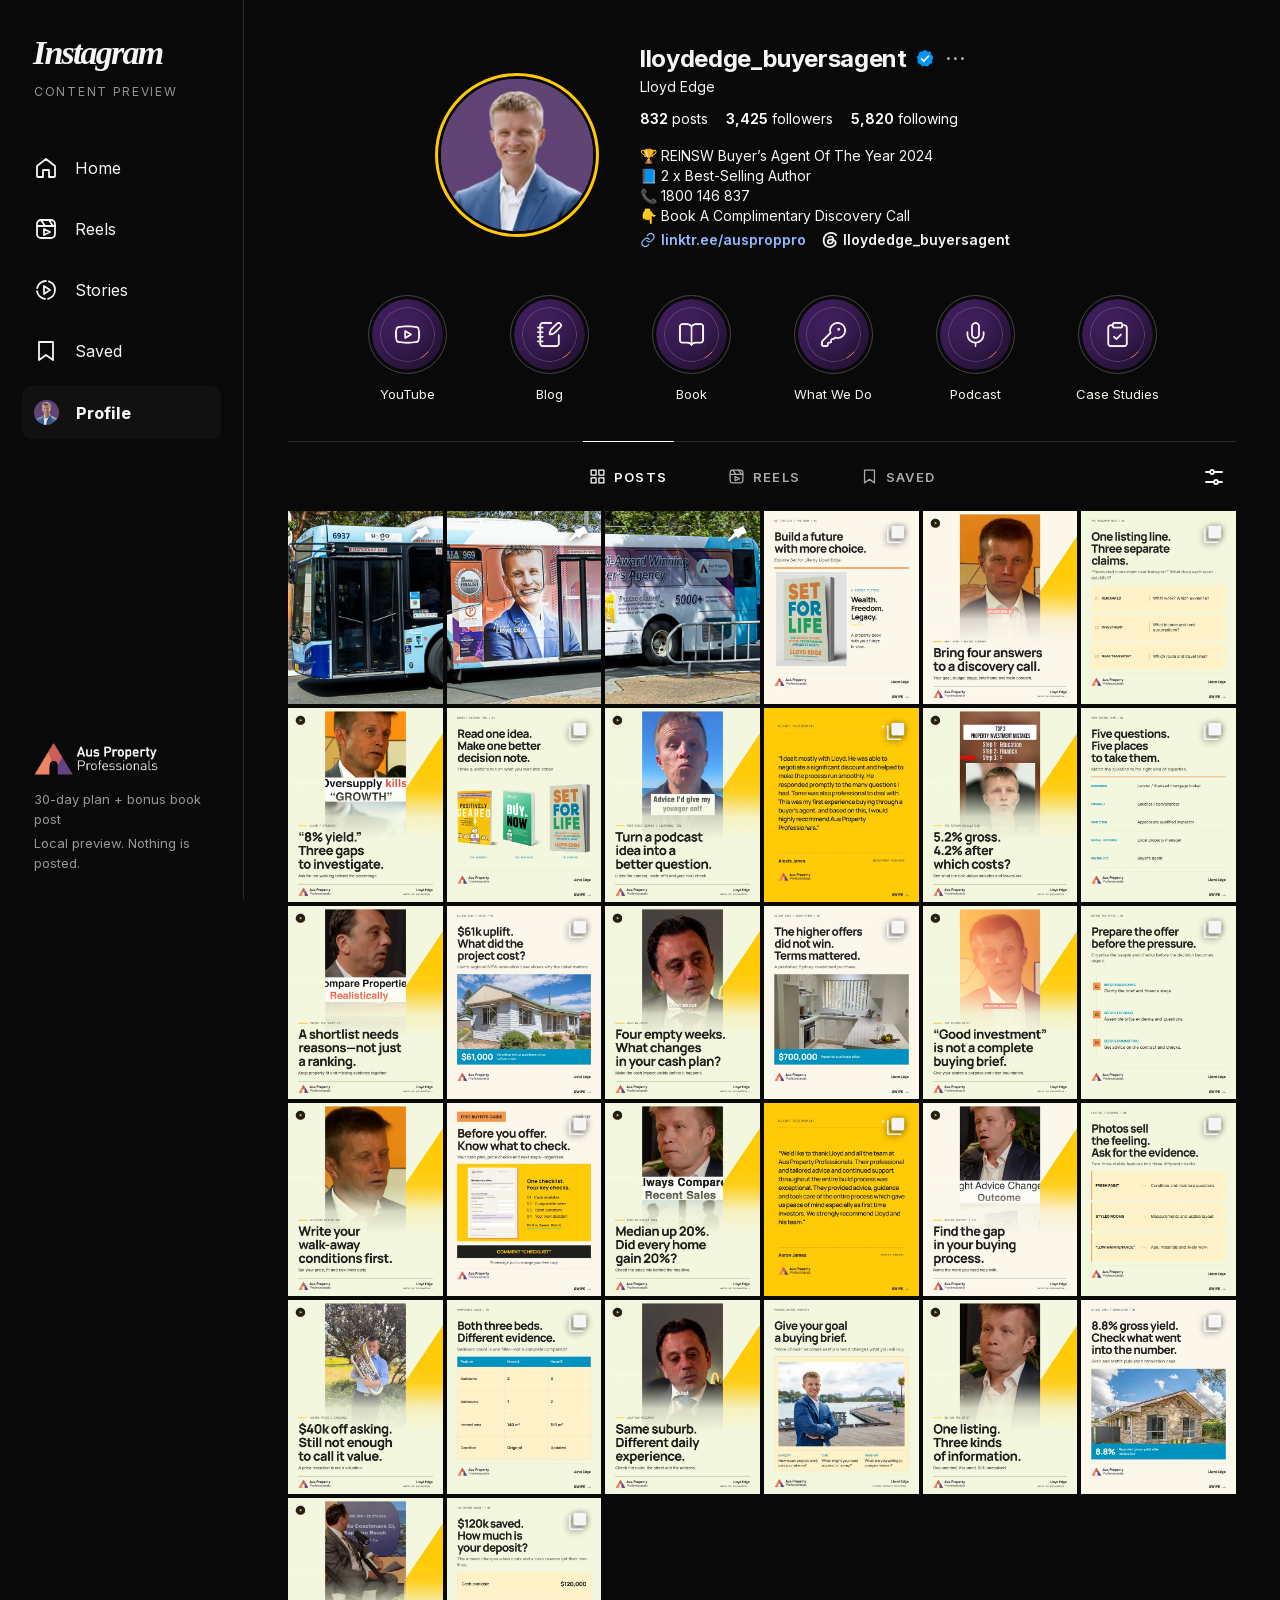
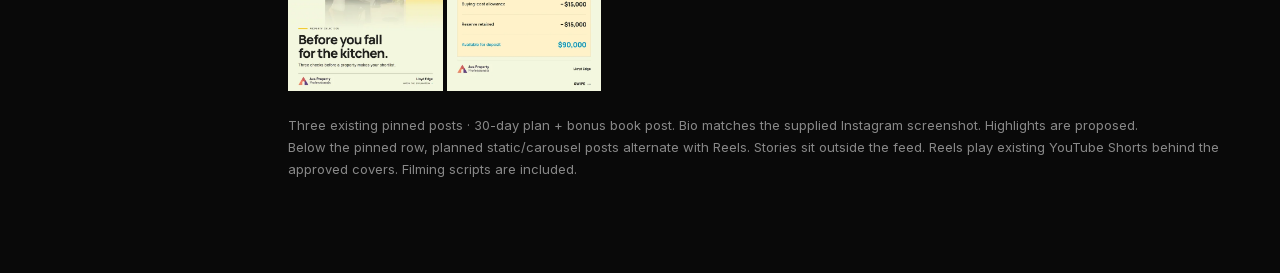
==== commit 9ea078c8: "Publish approved Version 2 content and responsive Instagram preview" ====
--- a/preview.html
+++ b/preview.html
@@ -1,3 +1,3 @@
 <!doctype html>
-<html lang="en"><head><meta charset="utf-8"><meta name="viewport" content="width=device-width,initial-scale=1"><meta name="description" content="Lloyd Edge and Aus Property Professionals — interactive Instagram preview: 30-day plan plus a bonus book promotion."><title>Lloyd Edge · Instagram Preview</title><meta name="robots" content="noindex,nofollow"><link rel="icon" href="assets/favicon.png"><link rel="stylesheet" href="app.css?v=50825be2610f"></head>
-<body><aside class="rail"><button class="wordmark" data-nav="profile" aria-label="Go to profile">Instagram</button><div class="preview-label">CONTENT PREVIEW</div><nav id="railNav" aria-label="Main navigation"></nav><div class="rail-bottom"><img id="railLogo" alt="Aus Property Professionals"><p>30-day plan + bonus book post</p><p>Content preview. Nothing is posted.</p></div></aside><header class="mobile-top"><strong>lloydedge_buyersagent<span>Preview</span></strong><button class="icon-button" id="mobileProfile" data-nav="profile" aria-label="Go to profile"></button></header><main class="main" id="main"></main><nav class="mobile-nav" id="mobileNav" aria-label="Mobile navigation"></nav><dialog class="dialog" id="postDialog" aria-label="Instagram post preview"></dialog><dialog class="dialog viewer-dialog" id="reelDialog" aria-label="Reels"></dialog><dialog class="dialog viewer-dialog" id="storyDialog" aria-label="Story preview"></dialog><dialog class="dialog script-dialog" id="scriptDialog" aria-label="Filming script"></dialog><div class="toast" id="toast" role="status" aria-live="polite"></div><noscript><p>Please enable JavaScript to browse this interactive preview.</p></noscript><script src="data.js?v=24a88aaba337"></script><script src="model.js?v=d4bd48148fef"></script><script src="app.js?v=ee954104636f"></script></body></html>
+<html lang="en"><head><meta charset="utf-8"><meta name="viewport" content="width=device-width,initial-scale=1"><meta name="description" content="Lloyd Edge and Aus Property Professionals — interactive Instagram preview: 30-day plan plus a bonus book promotion."><title>Lloyd Edge · Instagram Preview V2</title><meta name="robots" content="noindex,nofollow"><link rel="icon" href="assets/favicon.png"><link rel="stylesheet" href="app.css?v=fef712c302b7"></head>
+<body><aside class="rail"><button class="wordmark" data-nav="profile" aria-label="Go to profile">Instagram</button><div class="preview-label">CONTENT PREVIEW</div><nav id="railNav" aria-label="Main navigation"></nav><div class="rail-bottom"><img id="railLogo" alt="Aus Property Professionals"><p>30-day plan + bonus book post</p><p>Local preview. Nothing is posted.</p></div></aside><header class="mobile-top"><strong>lloydedge_buyersagent<span>Preview</span></strong><button class="icon-button" id="mobileProfile" data-nav="profile" aria-label="Go to profile"></button></header><main class="main" id="main"></main><nav class="mobile-nav" id="mobileNav" aria-label="Mobile navigation"></nav><dialog class="dialog" id="postDialog" aria-label="Instagram post preview"></dialog><dialog class="dialog viewer-dialog" id="reelDialog" aria-label="Reels"></dialog><dialog class="dialog viewer-dialog" id="storyDialog" aria-label="Story preview"></dialog><dialog class="dialog script-dialog" id="scriptDialog" aria-label="Filming script"></dialog><div class="toast" id="toast" role="status" aria-live="polite"></div><noscript><p>Please enable JavaScript to browse this interactive preview.</p></noscript><script src="data.js?v=0ff4d2c2a522"></script><script src="model.js?v=d4bd48148fef"></script><script src="app.js?v=d01f1355c63f"></script></body></html>
--- a/app.css
+++ b/app.css
@@ -1,6 +1,6 @@
-@font-face{font-family:Inter;src:url('assets/inter.woff2');font-weight:100 900;font-display:swap}@font-face{font-family:Manrope;src:url('assets/manrope.woff2');font-weight:200 800;font-display:swap}
-:root{color-scheme:dark;--bg:#090909;--panel:#111;--line:#292929;--muted:#aaa;--ink:#f5f5f5;--accent:#c394e7;--coral:#e87b5c}*{box-sizing:border-box}body{margin:0;background:var(--bg);color:var(--ink);font:16px/1.5 Inter,Arial,sans-serif}button,select,input{font:inherit}button,a{-webkit-tap-highlight-color:transparent}button{color:inherit;background:none;border:0;cursor:pointer}button:focus-visible,a:focus-visible,select:focus-visible{outline:2px solid #dab4f5;outline-offset:5px}a{color:#cbb8e5;text-decoration:none}button:disabled{opacity:.35;cursor:default}svg{width:24px;height:24px;display:block;flex-shrink:0}img{max-width:100%;display:block}.icon-button{width:44px;height:44px;display:grid;place-items:center;border-radius:50%;flex:none}.icon-button:hover{background:#ffffff14}.is-active{color:#e890a4}.saved-active{color:#fff}.muted{color:var(--muted)}.sr-only{position:absolute;width:1px;height:1px;padding:0;margin:-1px;overflow:hidden;clip:rect(0,0,0,0);white-space:nowrap;border:0}[hidden]{display:none!important}
-.rail{position:fixed;inset:0 auto 0 0;width:244px;padding:36px 22px 22px;border-right:1px solid var(--line);display:flex;flex-direction:column;z-index:3;background:var(--bg)}.wordmark{font:bold italic 34px/1 Georgia,serif;letter-spacing:-1.8px;text-align:left;margin:0 0 13px;padding:0 11px}.preview-label{font-size:12px;letter-spacing:1.7px;color:#949494;padding:0 12px;margin-bottom:41px}.rail nav{display:grid;gap:9px}.nav-item{display:flex;align-items:center;gap:17px;padding:14px 12px;width:100%;text-align:left;border-radius:9px;font-size:16px}.nav-item:hover{background:#ffffff0b}.nav-item.active{font-weight:750;background:#ffffff08}.nav-item.active svg{stroke-width:2.5}.mini-avatar{width:25px;height:25px;border-radius:50%;object-fit:cover;object-position:center 22%}.rail-bottom{margin-top:auto;color:#979797;font-size:13px;padding:20px 12px 0}.rail-bottom img{width:170px;padding:0;background:transparent;margin-bottom:15px}.rail-bottom p{margin:5px 0}.mobile-top,.mobile-nav{display:none}.main{margin-left:244px;min-height:100vh;padding:35px 44px 70px}.content{max-width:1005px;margin:0 auto}.profile{display:grid;grid-template-columns:230px minmax(0,1fr);gap:37px;padding:8px 20px 28px;align-items:start}.avatar-button{padding:0;width:160px;height:160px;border-radius:50%;margin:22px auto 0;background:linear-gradient(145deg,#5b2c82,#e87b5c);display:block;border:3px solid #b284cc}.avatar-button img{width:100%;height:100%;object-fit:cover;object-position:center 20%;border-radius:50%;border:5px solid #090909}.profile-heading{display:flex;gap:14px;align-items:center;flex-wrap:wrap;margin-bottom:24px}.profile-heading h1{font-size:23px;font-weight:450;margin:0;overflow-wrap:anywhere;line-height:1.35}.button{font-weight:650;font-size:14px;line-height:1.2;border-radius:8px;background:#f1f1f1;color:#111;min-height:37px;padding:10px 18px;display:inline-flex;align-items:center;justify-content:center;gap:8px}.button.secondary{background:#272727;color:#f5f5f5}.button:hover{filter:brightness(.88)}.stats{display:flex;gap:25px;margin-bottom:20px;font-size:15px;color:#aaa;flex-wrap:wrap}.stats b{font-weight:650;color:#eee}.bio{font-size:15px;line-height:1.6}.bio strong{font-weight:700}.bio p{margin:2px 0}.bio .category{font-size:14px;color:#999;margin:1px 0 5px}.bio a{display:inline-flex;align-items:center;gap:6px;margin-top:6px;font-weight:550}.bio a svg{width:16px;height:16px}.highlights{display:flex;gap:34px;padding:13px 26px 37px;overflow-x:auto}.highlight{min-width:94px;width:108px;text-align:center;padding:0;font-size:13px}.highlight .ring{height:79px;width:79px;margin:0 auto 11px;border:1px solid #60506c;border-radius:50%;padding:4px;display:grid;place-items:center;background:linear-gradient(145deg,#432063,#e87b5c)}.highlight .ring>span{display:grid;place-items:center;width:69px;height:69px;background:#21112f;border:3px solid #090909;border-radius:50%;font-weight:650;font-size:20px;color:#efc2a7}.highlight .ring svg{width:27px;height:27px}.highlight:hover .ring{filter:brightness(1.25)}.grid-toolbar{display:flex;align-items:center;gap:12px;border-top:1px solid var(--line);min-height:69px;justify-content:center;position:relative}.tabs{display:flex;gap:48px}.tab{height:69px;display:flex;align-items:center;gap:8px;font:600 13px Inter;letter-spacing:1.4px;position:relative;color:#aaa}.tab svg{width:17px;height:17px}.tab.active{color:#fff}.tab.active:before{content:'';position:absolute;top:-1px;left:0;right:0;height:1px;background:#fff}.settings{position:absolute;right:0;top:13px}.review-controls{background:#151218;border:1px solid #47384f;padding:18px;margin:0 0 20px;display:flex;gap:20px;flex-wrap:wrap;align-items:end;border-radius:8px}.review-controls label{display:grid;gap:7px;font-size:13px;color:#bbb}.review-controls select{min-height:39px;background:#26202c;color:white;border:1px solid #5b4868;border-radius:5px;padding:7px 12px;font-size:14px}.review-controls label.check{display:flex;align-items:center;min-height:40px;color:#ddd}.review-controls input{accent-color:#996db8;width:17px;height:17px}.grid{display:grid;grid-template-columns:repeat(3,minmax(0,1fr));gap:4px}.tile{position:relative;padding:0;background:#17121d;aspect-ratio:4/5;overflow:hidden;text-align:left}.crop34 .tile{aspect-ratio:3/4}.tile>img{width:100%;height:100%;object-fit:cover}.tile:after{content:'';position:absolute;inset:0;background:#0000;pointer-events:none;transition:background .16s}.tile:hover:after{background:#0003}.tile .type-icon{position:absolute;right:12px;top:12px;filter:drop-shadow(0 1px 3px #000a);z-index:1}.tile .type-icon svg{width:22px;height:22px}.daylabel{display:none;position:absolute;left:10px;bottom:10px;padding:5px 8px;background:#160c20e6;color:#fff;border-radius:4px;font-size:12px;z-index:1}.showlabels .daylabel{display:block}.page-note{font-size:13px;color:#888;line-height:1.7;margin:23px 0}.collection-head{display:flex;align-items:center;gap:14px;margin:0 0 24px}.collection-head h1{font-size:24px;margin:0}.collection-head p{color:#aaa;font-size:14px;margin:3px 0 0}.empty{padding:85px 25px;text-align:center;grid-column:1/-1;border:1px solid #252525}.empty svg{width:42px;height:42px;margin:0 auto 15px}.empty h2{font-size:23px;margin:8px}.empty p{color:#aaa;font-size:15px;margin:5px}.feed{max-width:590px;margin:auto}.feed-head{font:700 24px Manrope;margin:0 0 25px}.feed-card{margin:0 0 44px;border-bottom:1px solid #292929;padding-bottom:24px}.post-header{display:flex;align-items:center;gap:12px;padding:15px 19px;min-height:68px}.post-header img{width:34px;height:34px;border-radius:50%;object-fit:cover;object-position:center 22%}.post-header .byline{font-size:14px;line-height:1.45;min-width:0;overflow-wrap:anywhere}.byline strong{font-weight:650}.byline small{display:block;color:#aaa;font-size:12px}.post-header .icon-button{margin-left:auto}.media-stage{position:relative;min-width:0;display:flex;align-items:center;justify-content:center;background:#080808;overflow:hidden;touch-action:pan-y}.media-stage .post-image{width:100%;object-fit:contain;aspect-ratio:4/5;max-height:82vh}.media-stage .slide-arrow{position:absolute;top:50%;transform:translateY(-50%);border-radius:50%;width:32px;height:32px;background:#f0f0f0e8;color:#111;display:grid;place-items:center;z-index:1;box-shadow:0 1px 8px #0003}.slide-arrow svg{width:18px;height:18px}.slide-arrow.prev{left:12px}.slide-arrow.next{right:12px}.slide-counter{position:absolute;right:14px;top:13px;background:#101010bd;border-radius:20px;padding:4px 10px;font-size:12px}.action-row{display:flex;align-items:center;padding:10px 10px 0;gap:4px}.action-row .save-action{margin-left:auto}.dots{display:flex;justify-content:center;align-items:center;gap:6px;min-height:15px;padding:3px 0}.dot-btn{width:6px;height:6px;border-radius:50%;padding:0;background:#5c5c5c}.dot-btn.active{background:#b48ad2}.caption{font-size:15px;line-height:1.65;padding:0 19px 15px;overflow-wrap:anywhere;white-space:pre-line}.caption strong{font-weight:650}.caption .more{display:inline;color:#999;padding:0;font-size:14px}.caption a{word-break:break-word}.post-meta{padding:0 19px 14px;font-size:12px;color:#999}.feed-card>.post-header{padding-left:0;padding-right:0}.feed-card>.caption{padding-left:0;padding-right:0}.feed-card>.post-meta{padding-left:0;padding-right:0}.feed-card>.action-row{padding-left:0;padding-right:0}.feed-card>.media-stage{border:1px solid #262626;border-radius:3px}.dialog{border:1px solid #303030;background:#111;color:#fff;padding:0;max-width:calc(100vw - 130px);max-height:90dvh;overflow:visible}.dialog::backdrop{background:#000d}.dialog[open]{display:block}.dialog-close{position:fixed;right:17px;top:16px;z-index:12;background:#151515}.post-dialog-layout{display:grid;grid-template-columns:minmax(320px,650px) 355px;max-width:1080px;max-height:87dvh}.post-dialog-layout>.media-stage{height:87dvh;min-height:480px}.post-dialog-layout .post-image{width:100%;height:100%;max-height:87dvh;aspect-ratio:auto}.post-panel{display:flex;flex-direction:column;min-width:0;height:87dvh;max-height:100%;overflow:auto;border-left:1px solid #292929}.post-panel .post-header{border-bottom:1px solid #292929}.post-panel .caption{flex:1;overflow:auto;padding-top:19px}.post-panel .action-row{border-top:1px solid #292929}.post-panel .dots{margin:6px 0 0}.post-link{border-top:1px solid #252525;padding:14px 18px;font-size:13px;display:flex;align-items:center;gap:8px}.post-link svg{width:16px;height:16px}.outside-prev,.outside-next{position:fixed;top:50%;background:#f2f2f2;color:#111;z-index:12;width:36px;height:36px}.outside-prev{left:17px}.outside-next{right:17px}.script-dialog{width:750px;max-width:calc(100vw - 34px);padding:28px;max-height:86dvh;overflow:auto}.script-dialog h2{font-size:23px;margin:0 45px 16px 0}.script-dialog .script-copy{white-space:pre-wrap;line-height:1.7;font-size:15px;color:#d5d5d5}.script-dialog .icon-button{position:absolute;right:14px;top:12px}.script-dialog .button{margin-top:18px}.viewer-dialog{border:0;max-width:100vw;width:100vw;max-height:100dvh;height:100dvh;background:#161616}.immersive{height:100%;display:flex;align-items:center;justify-content:center;gap:22px;padding:18px 60px;position:relative}.reel-phone,.story-phone{position:relative;height:calc(100dvh - 36px);aspect-ratio:9/16;max-width:calc(100vw - 120px);background:#2a1340;overflow:hidden;border-radius:9px}.reel-phone>img,.story-phone>img{width:100%;height:100%;object-fit:contain}.reel-overlay{position:absolute;left:18px;right:18px;bottom:18px;background:#130b20e8;border:1px solid #624773;border-radius:8px;padding:14px;font-size:14px}.reel-overlay strong{font-weight:650;display:block;margin-bottom:6px}.reel-overlay p{margin:0 0 11px;color:#c4b6cf;font-size:13px}.reel-overlay .button{font-size:13px;padding:9px 12px;min-height:34px}.viewer-top{position:absolute;left:20px;right:20px;top:18px;display:flex;align-items:center;gap:10px;font-size:13px;text-shadow:0 1px 4px #000}.viewer-top img{width:29px;height:29px;object-fit:cover;border-radius:50%;object-position:center 20%}.viewer-top .viewer-tag{margin-left:auto;background:#160c21d9;padding:4px 8px;border-radius:5px;font-size:12px}.reel-actions{display:grid;gap:17px;align-self:center}.reel-actions .icon-button{background:#242424;width:48px;height:48px}.viewer-navigation{position:absolute;right:18px;top:50%;transform:translateY(-50%);display:grid;gap:12px}.viewer-navigation .icon-button{background:#353535}.story-progress{position:absolute;top:9px;left:10px;right:10px;display:flex;gap:5px;z-index:2}.story-progress button{height:4px;flex:1;background:#ffffff50;padding:0;border-radius:4px}.story-progress button.passed{background:#fff}.story-phone .viewer-top{top:26px}.story-tap{position:absolute;top:90px;bottom:85px;width:30%;z-index:2}.story-tap.left{left:0}.story-tap.right{right:0;width:70%}.story-bottom{position:absolute;bottom:22px;left:18px;right:18px;background:#1a1027e8;border:1px solid #866999;border-radius:7px;padding:11px 15px;font-size:13px;color:#e2d8e9;text-align:center;pointer-events:none}.story-navigation .icon-button{background:#333}.stories-menu{display:grid;grid-template-columns:repeat(2,minmax(0,1fr));gap:24px;max-width:700px;margin:25px auto}.story-card{display:block;position:relative;background:#151019;border:1px solid #333;border-radius:10px;overflow:hidden;padding:0;text-align:left}.story-card img{width:100%;aspect-ratio:9/16;object-fit:cover;max-height:67vh}.story-card .story-card-label{display:block;padding:16px;font-size:14px;line-height:1.5}.story-card strong{display:block;font-size:17px}.toast{position:fixed;left:50%;bottom:26px;transform:translate(-50%,20px);background:#f1f1f1;color:#151515;border-radius:7px;box-shadow:0 10px 40px #0008;padding:12px 21px;font-size:14px;z-index:30;opacity:0;transition:opacity .15s,transform .15s;pointer-events:none}.toast.visible{opacity:1;transform:translate(-50%,0)}.mobile-nav .nav-item{justify-content:center}.reduced-motion *{scroll-behavior:auto}
+@font-face{font-family:Inter;src:url('assets/inter.woff2');font-weight:100 900}@font-face{font-family:Manrope;src:url('assets/manrope.woff2');font-weight:200 800}
+:root{color-scheme:dark;--bg:#090909;--panel:#111;--line:#292929;--muted:#aaa;--ink:#f5f5f5;--accent:#FFCA05;--coral:#F79548}*{box-sizing:border-box}body{margin:0;background:var(--bg);color:var(--ink);font:16px/1.5 Inter,Arial,sans-serif}button,select,input{font:inherit}button,a{-webkit-tap-highlight-color:transparent}button{color:inherit;background:none;border:0;cursor:pointer}button:focus-visible,a:focus-visible,select:focus-visible{outline:2px solid #dab4f5;outline-offset:5px}a{color:#cbb8e5;text-decoration:none}button:disabled{opacity:.35;cursor:default}svg{width:24px;height:24px;display:block;flex-shrink:0}img{max-width:100%;display:block}.icon-button{width:44px;height:44px;display:grid;place-items:center;border-radius:50%;flex:none}.icon-button:hover{background:#ffffff14}.is-active{color:#e890a4}.saved-active{color:#fff}.muted{color:var(--muted)}.sr-only{position:absolute;width:1px;height:1px;padding:0;margin:-1px;overflow:hidden;clip:rect(0,0,0,0);white-space:nowrap;border:0}[hidden]{display:none!important}
+.rail{position:fixed;inset:0 auto 0 0;width:244px;padding:36px 22px 22px;border-right:1px solid var(--line);display:flex;flex-direction:column;z-index:3;background:var(--bg)}.wordmark{font:bold italic 34px/1 Georgia,serif;letter-spacing:-1.8px;text-align:left;margin:0 0 13px;padding:0 11px}.preview-label{font-size:12px;letter-spacing:1.7px;color:#949494;padding:0 12px;margin-bottom:41px}.rail nav{display:grid;gap:9px}.nav-item{display:flex;align-items:center;gap:17px;padding:14px 12px;width:100%;text-align:left;border-radius:9px;font-size:16px}.nav-item:hover{background:#ffffff0b}.nav-item.active{font-weight:750;background:#ffffff08}.nav-item.active svg{stroke-width:2.5}.mini-avatar{width:25px;height:25px;border-radius:50%;object-fit:cover;object-position:center 22%}.rail-bottom{margin-top:auto;color:#979797;font-size:13px;padding:20px 12px 0}.rail-bottom img{width:170px;padding:0;background:transparent;margin-bottom:15px}.rail-bottom p{margin:5px 0}.mobile-top,.mobile-nav{display:none}.main{margin-left:244px;min-height:100vh;padding:35px 44px 70px}.content{max-width:1005px;margin:0 auto}.profile{display:grid;grid-template-columns:230px minmax(0,1fr);gap:37px;padding:8px 20px 28px;align-items:start}.avatar-button{padding:0;width:160px;height:160px;border-radius:50%;margin:22px auto 0;background:#FFCA05;display:block;border:3px solid #b284cc}.avatar-button img{width:100%;height:100%;object-fit:cover;object-position:center 20%;border-radius:50%;border:5px solid #090909}.profile-heading{display:flex;gap:14px;align-items:center;flex-wrap:wrap;margin-bottom:24px}.profile-heading h1{font-size:23px;font-weight:450;margin:0;overflow-wrap:anywhere;line-height:1.35}.button{font-weight:650;font-size:14px;line-height:1.2;border-radius:8px;background:#f1f1f1;color:#111;min-height:37px;padding:10px 18px;display:inline-flex;align-items:center;justify-content:center;gap:8px}.button.secondary{background:#272727;color:#f5f5f5}.button:hover{filter:brightness(.88)}.stats{display:flex;gap:25px;margin-bottom:20px;font-size:15px;color:#aaa;flex-wrap:wrap}.stats b{font-weight:650;color:#eee}.bio{font-size:15px;line-height:1.6}.bio strong{font-weight:700}.bio p{margin:2px 0}.bio .category{font-size:14px;color:#999;margin:1px 0 5px}.bio a{display:inline-flex;align-items:center;gap:6px;margin-top:6px;font-weight:550}.bio a svg{width:16px;height:16px}.highlights{display:flex;gap:34px;padding:13px 26px 37px;overflow-x:auto}.highlight{min-width:94px;width:108px;text-align:center;padding:0;font-size:13px}.highlight .ring{height:79px;width:79px;margin:0 auto 11px;border:1px solid #60506c;border-radius:50%;padding:4px;display:grid;place-items:center;background:#FFCA05}.highlight .ring>span{display:grid;place-items:center;width:69px;height:69px;background:#21112f;border:3px solid #090909;border-radius:50%;font-weight:650;font-size:20px;color:#efc2a7}.highlight .ring svg{width:27px;height:27px}.highlight:hover .ring{filter:brightness(1.25)}.grid-toolbar{display:flex;align-items:center;gap:12px;border-top:1px solid var(--line);min-height:69px;justify-content:center;position:relative}.tabs{display:flex;gap:48px}.tab{height:69px;display:flex;align-items:center;gap:8px;font:600 13px Inter;letter-spacing:1.4px;position:relative;color:#aaa}.tab svg{width:17px;height:17px}.tab.active{color:#fff}.tab.active:before{content:'';position:absolute;top:-1px;left:0;right:0;height:1px;background:#fff}.settings{position:absolute;right:0;top:13px}.review-controls{background:#151218;border:1px solid #47384f;padding:18px;margin:0 0 20px;display:flex;gap:20px;flex-wrap:wrap;align-items:end;border-radius:8px}.review-controls label{display:grid;gap:7px;font-size:13px;color:#bbb}.review-controls select{min-height:39px;background:#26202c;color:white;border:1px solid #5b4868;border-radius:5px;padding:7px 12px;font-size:14px}.review-controls label.check{display:flex;align-items:center;min-height:40px;color:#ddd}.review-controls input{accent-color:#996db8;width:17px;height:17px}.grid{display:grid;grid-template-columns:repeat(3,minmax(0,1fr));gap:4px}.tile{position:relative;padding:0;background:#17121d;aspect-ratio:4/5;overflow:hidden;text-align:left}.crop34 .tile{aspect-ratio:3/4}.tile>img{width:100%;height:100%;object-fit:cover}.tile:after{content:'';position:absolute;inset:0;background:#0000;pointer-events:none;transition:background .16s}.tile:hover:after{background:#0003}.tile .type-icon{position:absolute;right:12px;top:12px;filter:drop-shadow(0 1px 3px #000a);z-index:1}.tile .type-icon svg{width:22px;height:22px}.daylabel{display:none;position:absolute;left:10px;bottom:10px;padding:5px 8px;background:#160c20e6;color:#fff;border-radius:4px;font-size:12px;z-index:1}.showlabels .daylabel{display:block}.page-note{font-size:13px;color:#888;line-height:1.7;margin:23px 0}.collection-head{display:flex;align-items:center;gap:14px;margin:0 0 24px}.collection-head h1{font-size:24px;margin:0}.collection-head p{color:#aaa;font-size:14px;margin:3px 0 0}.empty{padding:85px 25px;text-align:center;grid-column:1/-1;border:1px solid #252525}.empty svg{width:42px;height:42px;margin:0 auto 15px}.empty h2{font-size:23px;margin:8px}.empty p{color:#aaa;font-size:15px;margin:5px}.feed{max-width:590px;margin:auto}.feed-head{font:700 24px Manrope;margin:0 0 25px}.feed-card{margin:0 0 44px;border-bottom:1px solid #292929;padding-bottom:24px}.post-header{display:flex;align-items:center;gap:12px;padding:15px 19px;min-height:68px}.post-header img{width:34px;height:34px;border-radius:50%;object-fit:cover;object-position:center 22%}.post-header .byline{font-size:14px;line-height:1.45;min-width:0;overflow-wrap:anywhere}.byline strong{font-weight:650}.byline small{display:block;color:#aaa;font-size:12px}.post-header .icon-button{margin-left:auto}.media-stage{position:relative;min-width:0;display:flex;align-items:center;justify-content:center;background:#080808;overflow:hidden;touch-action:pan-y}.media-stage .post-image{width:100%;object-fit:contain;aspect-ratio:4/5;max-height:82vh}.media-stage .slide-arrow{position:absolute;top:50%;transform:translateY(-50%);border-radius:50%;width:32px;height:32px;background:#f0f0f0e8;color:#111;display:grid;place-items:center;z-index:1;box-shadow:0 1px 8px #0003}.slide-arrow svg{width:18px;height:18px}.slide-arrow.prev{left:12px}.slide-arrow.next{right:12px}.slide-counter{position:absolute;right:14px;top:13px;background:#101010bd;border-radius:20px;padding:4px 10px;font-size:12px}.action-row{display:flex;align-items:center;padding:10px 10px 0;gap:4px}.action-row .save-action{margin-left:auto}.dots{display:flex;justify-content:center;align-items:center;gap:6px;min-height:15px;padding:3px 0}.dot-btn{width:6px;height:6px;border-radius:50%;padding:0;background:#5c5c5c}.dot-btn.active{background:#b48ad2}.caption{font-size:15px;line-height:1.65;padding:0 19px 15px;overflow-wrap:anywhere;white-space:pre-line}.caption strong{font-weight:650}.caption .more{display:inline;color:#999;padding:0;font-size:14px}.caption a{word-break:break-word}.post-meta{padding:0 19px 14px;font-size:12px;color:#999}.feed-card>.post-header{padding-left:0;padding-right:0}.feed-card>.caption{padding-left:0;padding-right:0}.feed-card>.post-meta{padding-left:0;padding-right:0}.feed-card>.action-row{padding-left:0;padding-right:0}.feed-card>.media-stage{border:1px solid #262626;border-radius:3px}.dialog{border:1px solid #303030;background:#111;color:#fff;padding:0;max-width:calc(100vw - 130px);max-height:90dvh;overflow:visible}.dialog::backdrop{background:#000d}.dialog[open]{display:block}.dialog-close{position:fixed;right:17px;top:16px;z-index:12;background:#151515}.post-dialog-layout{display:grid;grid-template-columns:minmax(320px,650px) 355px;max-width:1080px;max-height:87dvh}.post-dialog-layout>.media-stage{height:87dvh;min-height:480px}.post-dialog-layout .post-image{width:100%;height:100%;max-height:87dvh;aspect-ratio:auto}.post-panel{display:flex;flex-direction:column;min-width:0;height:87dvh;max-height:100%;overflow:auto;border-left:1px solid #292929}.post-panel .post-header{border-bottom:1px solid #292929}.post-panel .caption{flex:1;overflow:auto;padding-top:19px}.post-panel .action-row{border-top:1px solid #292929}.post-panel .dots{margin:6px 0 0}.post-link{border-top:1px solid #252525;padding:14px 18px;font-size:13px;display:flex;align-items:center;gap:8px}.post-link svg{width:16px;height:16px}.outside-prev,.outside-next{position:fixed;top:50%;background:#f2f2f2;color:#111;z-index:12;width:36px;height:36px}.outside-prev{left:17px}.outside-next{right:17px}.script-dialog{width:750px;max-width:calc(100vw - 34px);padding:28px;max-height:86dvh;overflow:auto}.script-dialog h2{font-size:23px;margin:0 45px 16px 0}.script-dialog .script-copy{white-space:pre-wrap;line-height:1.7;font-size:15px;color:#d5d5d5}.script-dialog .icon-button{position:absolute;right:14px;top:12px}.script-dialog .button{margin-top:18px}.viewer-dialog{border:0;max-width:100vw;width:100vw;max-height:100dvh;height:100dvh;background:#161616}.immersive{height:100%;display:flex;align-items:center;justify-content:center;gap:22px;padding:18px 60px;position:relative}.reel-phone,.story-phone{position:relative;height:calc(100dvh - 36px);aspect-ratio:9/16;max-width:calc(100vw - 120px);background:#2a1340;overflow:hidden;border-radius:9px}.reel-phone>img,.story-phone>img{width:100%;height:100%;object-fit:contain}.reel-overlay{position:absolute;left:18px;right:18px;bottom:18px;background:#130b20e8;border:1px solid #624773;border-radius:8px;padding:14px;font-size:14px}.reel-overlay strong{font-weight:650;display:block;margin-bottom:6px}.reel-overlay p{margin:0 0 11px;color:#c4b6cf;font-size:13px}.reel-overlay .button{font-size:13px;padding:9px 12px;min-height:34px}.viewer-top{position:absolute;left:20px;right:20px;top:18px;display:flex;align-items:center;gap:10px;font-size:13px;text-shadow:0 1px 4px #000}.viewer-top img{width:29px;height:29px;object-fit:cover;border-radius:50%;object-position:center 20%}.viewer-top .viewer-tag{margin-left:auto;background:#160c21d9;padding:4px 8px;border-radius:5px;font-size:12px}.reel-actions{display:grid;gap:17px;align-self:center}.reel-actions .icon-button{background:#242424;width:48px;height:48px}.viewer-navigation{position:absolute;right:18px;top:50%;transform:translateY(-50%);display:grid;gap:12px}.viewer-navigation .icon-button{background:#353535}.story-progress{position:absolute;top:9px;left:10px;right:10px;display:flex;gap:5px;z-index:2}.story-progress button{height:4px;flex:1;background:#ffffff50;padding:0;border-radius:4px}.story-progress button.passed{background:#fff}.story-phone .viewer-top{top:26px}.story-tap{position:absolute;top:90px;bottom:85px;width:30%;z-index:2}.story-tap.left{left:0}.story-tap.right{right:0;width:70%}.story-bottom{position:absolute;bottom:22px;left:18px;right:18px;background:#1a1027e8;border:1px solid #866999;border-radius:7px;padding:11px 15px;font-size:13px;color:#e2d8e9;text-align:center;pointer-events:none}.story-navigation .icon-button{background:#333}.stories-menu{display:grid;grid-template-columns:repeat(2,minmax(0,1fr));gap:24px;max-width:700px;margin:25px auto}.story-card{display:block;position:relative;background:#151019;border:1px solid #333;border-radius:10px;overflow:hidden;padding:0;text-align:left}.story-card img{width:100%;aspect-ratio:9/16;object-fit:cover;max-height:67vh}.story-card .story-card-label{display:block;padding:16px;font-size:14px;line-height:1.5}.story-card strong{display:block;font-size:17px}.toast{position:fixed;left:50%;bottom:26px;transform:translate(-50%,20px);background:#f1f1f1;color:#151515;border-radius:7px;box-shadow:0 10px 40px #0008;padding:12px 21px;font-size:14px;z-index:30;opacity:0;transition:opacity .15s,transform .15s;pointer-events:none}.toast.visible{opacity:1;transform:translate(-50%,0)}.mobile-nav .nav-item{justify-content:center}.reduced-motion *{scroll-behavior:auto}
 @media(min-width:1700px){.main{padding-left:70px;padding-right:70px}.content{max-width:1120px}}
 @media(max-width:1150px){.rail{width:84px;padding-left:15px;padding-right:15px}.rail .nav-item{padding:15px;justify-content:center}.rail .nav-item span,.rail .preview-label,.rail .rail-bottom,.rail .wordmark{display:none}.rail:before{content:'IG';display:block;font:bold italic 26px Georgia;text-align:center;margin-bottom:50px}.main{margin-left:84px;padding:30px}.profile{grid-template-columns:180px minmax(0,1fr);gap:20px;padding-left:0;padding-right:0}.avatar-button{width:145px;height:145px}.profile-heading h1{font-size:22px}.post-dialog-layout{grid-template-columns:minmax(280px,1fr) 320px}.dialog{max-width:calc(100vw - 105px)}}
 @media(max-width:760px){.rail{display:none}.mobile-top{height:60px;position:sticky;top:0;z-index:5;display:flex;align-items:center;justify-content:space-between;padding:0 16px;background:#090909f5;border-bottom:1px solid #252525}.mobile-top strong{font-size:17px;overflow-wrap:anywhere}.mobile-top span{font-size:12px;color:#aaa;margin-left:8px}.mobile-nav{display:flex;position:fixed;bottom:0;left:0;right:0;height:62px;padding-bottom:env(safe-area-inset-bottom);background:#090909f5;border-top:1px solid #292929;z-index:5}.mobile-nav .nav-item{flex:1;padding:12px 0;border-radius:0}.mobile-nav .nav-item span{display:none}.main{margin:0;padding:21px 0 83px}.profile{padding:0 16px 20px;gap:18px;grid-template-columns:94px minmax(0,1fr)}.avatar-button{width:86px;height:86px;margin:5px auto 0}.avatar-button img{border-width:3px}.profile-heading{margin-bottom:12px;gap:7px}.profile-heading h1{display:none}.profile-heading .button{font-size:13px;padding:9px 11px;min-height:35px}.stats{gap:8px 16px;font-size:13px;line-height:1.4;margin-bottom:12px}.bio{font-size:14px}.bio .category{font-size:12px}.highlights{gap:18px;padding:6px 17px 25px}.highlight{min-width:72px;width:90px;font-size:12px}.highlight .ring{width:65px;height:65px;margin-bottom:9px}.highlight .ring>span{width:55px;height:55px;font-size:17px}.highlight .ring svg{width:23px;height:23px}.grid-toolbar{min-height:57px}.tabs{gap:29px}.tab{height:57px;font-size:12px;letter-spacing:1px}.tab svg{width:16px;height:16px}.settings{top:6px;right:6px}.grid{gap:2px}.tile .type-icon{right:7px;top:7px}.tile .type-icon svg{width:17px;height:17px}.review-controls{margin:0 12px 14px;padding:13px;gap:12px}.review-controls label{flex:1;min-width:125px}.daylabel{font-size:11px;left:5px;bottom:5px;padding:4px 5px}.page-note{margin:18px 16px;font-size:12px}.feed{max-width:600px}.feed-head{padding:0 16px;font-size:21px}.feed-card>.post-header{padding-left:13px;padding-right:13px}.feed-card>.caption,.feed-card>.post-meta{padding-left:14px;padding-right:14px}.feed-card>.action-row{padding-left:5px;padding-right:5px}.feed-card>.media-stage{border-radius:0;border-left:0;border-right:0}.media-stage .post-image{max-height:none}.collection-head{padding:0 15px;gap:9px}.collection-head h1{font-size:21px}.collection-head p{font-size:13px}.dialog{max-width:100vw;width:100vw;max-height:100dvh;height:100dvh;margin:0;border:0;overflow:auto}.post-dialog-layout{display:flex;flex-direction:column;max-width:none;max-height:none;padding-top:54px}.post-dialog-layout>.media-stage{height:auto;min-height:0;max-height:none;flex:none}.post-dialog-layout .post-image{height:auto;max-height:72dvh;aspect-ratio:4/5;object-fit:contain}.post-panel{height:auto;max-height:none;border:0;overflow:visible;display:contents}.post-panel .caption{overflow:visible;flex:none;order:5;padding-top:8px}.post-panel .action-row{order:3;border:0;padding-top:8px}.post-panel .post-header{position:fixed;left:0;right:0;top:0;background:#111;z-index:6;padding:8px 58px 8px 14px;min-height:54px;height:54px}.post-panel .dots{order:2;margin:4px 0}.post-panel .post-meta{order:6}.post-panel .post-link{order:7}.dialog-close{right:8px;top:5px;width:42px;height:42px}.outside-prev,.outside-next{top:auto;bottom:18px;width:37px;height:37px;box-shadow:0 3px 17px #0006;z-index:15;opacity:.9}.outside-prev{left:12px}.outside-next{right:12px}.post-panel .caption{padding-bottom:54px}.script-dialog{width:100%;max-width:100%;height:100dvh;max-height:100dvh;padding:28px 22px}.script-dialog .script-copy{font-size:15px}.immersive{padding:0;gap:0;background:#000}.reel-phone,.story-phone{height:100dvh;width:100vw;max-width:100vw;aspect-ratio:auto;border-radius:0}.reel-phone>img,.story-phone>img{object-fit:contain}.viewer-dialog .dialog-close{background:#111a;top:12px;right:9px}.viewer-top{right:62px;top:22px;left:15px}.reel-actions{position:absolute;right:8px;bottom:185px;gap:9px}.reel-actions .icon-button{background:#170e249c;width:41px;height:41px}.reel-overlay{left:13px;right:13px;bottom:16px;padding:12px}.reel-overlay p{font-size:12px;margin-bottom:7px}.viewer-navigation{top:50%;right:8px;gap:12px}.viewer-navigation .icon-button{width:37px;height:37px;background:#1119}.story-navigation{position:absolute;left:7px;right:7px;display:flex;justify-content:space-between;pointer-events:none;z-index:3}.story-navigation button{pointer-events:auto;width:33px;height:33px;background:#1116!important}.story-bottom{bottom:25px;font-size:12px;left:22px;right:22px}.story-phone .viewer-top{right:62px}.stories-menu{gap:10px;margin:18px 12px}.story-card .story-card-label{padding:13px;font-size:13px}.story-card strong{font-size:15px}.toast{bottom:77px;max-width:92vw;width:max-content;font-size:13px}.empty{border:0;padding:60px 20px}}
@@ -76,7 +76,7 @@
 .profile-exact .profile-heading{gap:8px;flex-wrap:nowrap;align-items:center;margin:0 0 2px}.profile-exact .profile-heading h1{font-size:24px;font-weight:700;letter-spacing:-.35px;line-height:1.3}.profile-verified svg{width:20px;height:20px}.profile-options{font-size:20px;color:#b5b5b5;line-height:1;letter-spacing:1px;margin-left:2px}
 .profile-exact .display-name{font-size:14px;font-weight:400;margin:2px 0 11px}.profile-exact .stats{font-size:14px;color:#fff;gap:18px;margin:0 0 18px;line-height:1.5}.profile-exact .stats b{font-weight:650;color:#fff}.profile-exact .stats span{white-space:nowrap}
 .profile-exact .bio{font-size:14px;line-height:1.35}.profile-exact .bio p{margin:1px 0}.bio-links{display:flex;flex-wrap:wrap;align-items:center;gap:3px 16px;margin-top:5px}.profile-exact .bio-links a{display:inline-flex;gap:5px;align-items:center;margin:0;color:#90b9ff;font-weight:600;font-size:14px}.profile-exact .bio-links .threads-link{color:#f5f5f5}.bio-links svg{width:16px;height:16px;flex:none}
-.profile-exact .avatar-button{width:164px;height:164px;padding:3px;border:0;background:linear-gradient(35deg,#ffd600 8%,#ff7a00 31%,#ff0069 62%,#d300c5 90%);margin:18px auto 0}.profile-exact .avatar-button img{border:3px solid #090909;object-fit:contain;object-position:center;background:#624777;width:100%;height:100%;padding:0}
+.profile-exact .avatar-button{width:164px;height:164px;padding:3px;border:0;background:#FFCA05;margin:18px auto 0}.profile-exact .avatar-button img{border:3px solid #090909;object-fit:contain;object-position:center;background:#624777;width:100%;height:100%;padding:0}
 .mini-avatar,.post-header img,.viewer-top img,.comment-avatar,.reel-heading img{object-fit:contain;object-position:center}
 .mobile-top>strong{display:flex;align-items:center;gap:6px;min-width:0}.mobile-top .mobile-verified{display:inline-flex;margin:0;color:#0095f6}.mobile-verified svg{width:16px;height:16px}
 @media(max-width:1150px) and (min-width:761px){.profile.profile-exact{grid-template-columns:160px minmax(0,1fr);gap:24px;padding-left:0;padding-right:0}.profile-exact .avatar-button{width:150px;height:150px}.profile-exact .profile-heading h1{font-size:22px}}
@@ -86,5 +86,6 @@
 }
 @media(max-width:380px){.profile.profile-exact{grid-template-columns:76px minmax(0,1fr);padding-left:12px;padding-right:12px;gap:9px 12px}.profile.profile-exact>.avatar-button{width:76px;height:76px}.profile-exact .stats{gap:5px;font-size:11px}.profile-exact .stats b{font-size:14px}.mobile-top .mobile-verified{display:inline-flex!important}.mobile-top>strong{font-size:15px}}
 
-.mobile-top strong{min-width:0}.bio{overflow-wrap:anywhere}.caption{overflow-wrap:anywhere}.mobile-nav{height:calc(62px + env(safe-area-inset-bottom))}.mobile-top span{white-space:nowrap}@media(max-width:380px){.mobile-top span{display:none}.profile{grid-template-columns:76px minmax(0,1fr);gap:12px;padding-left:12px;padding-right:12px}.avatar-button{width:72px;height:72px}.profile-heading .button{font-size:12px;padding:8px}.bio{font-size:12px}.stats{font-size:11px;gap:6px 10px}.tabs{gap:20px}.settings{right:0}.tab{font-size:11px}.viewer-top strong{font-size:11px;overflow-wrap:anywhere}.viewer-top .viewer-tag{font-size:10px;padding:3px 5px}}
-@media(max-width:760px){.profile>div{display:contents}.profile>.avatar-button{grid-column:1;grid-row:1 / span 2}.profile-heading{grid-column:2;grid-row:1;align-self:end;margin-bottom:0}.stats{grid-column:2;grid-row:2;align-self:start;margin-bottom:0}.profile .bio{grid-column:1 / -1}.profile{row-gap:12px}.bio p{margin:1px 0}}+.mobile-top strong{min-width:0}.bio{overflow-wrap:anywhere}.caption{overflow-wrap:anywhere}
+
+@media(min-width:761px){.content{max-width:1500px}.profile.profile-exact{max-width:720px;margin-left:auto;margin-right:auto}.highlights{max-width:920px;margin-left:auto;margin-right:auto;justify-content:center}.grid{grid-template-columns:repeat(6,minmax(0,1fr))}}
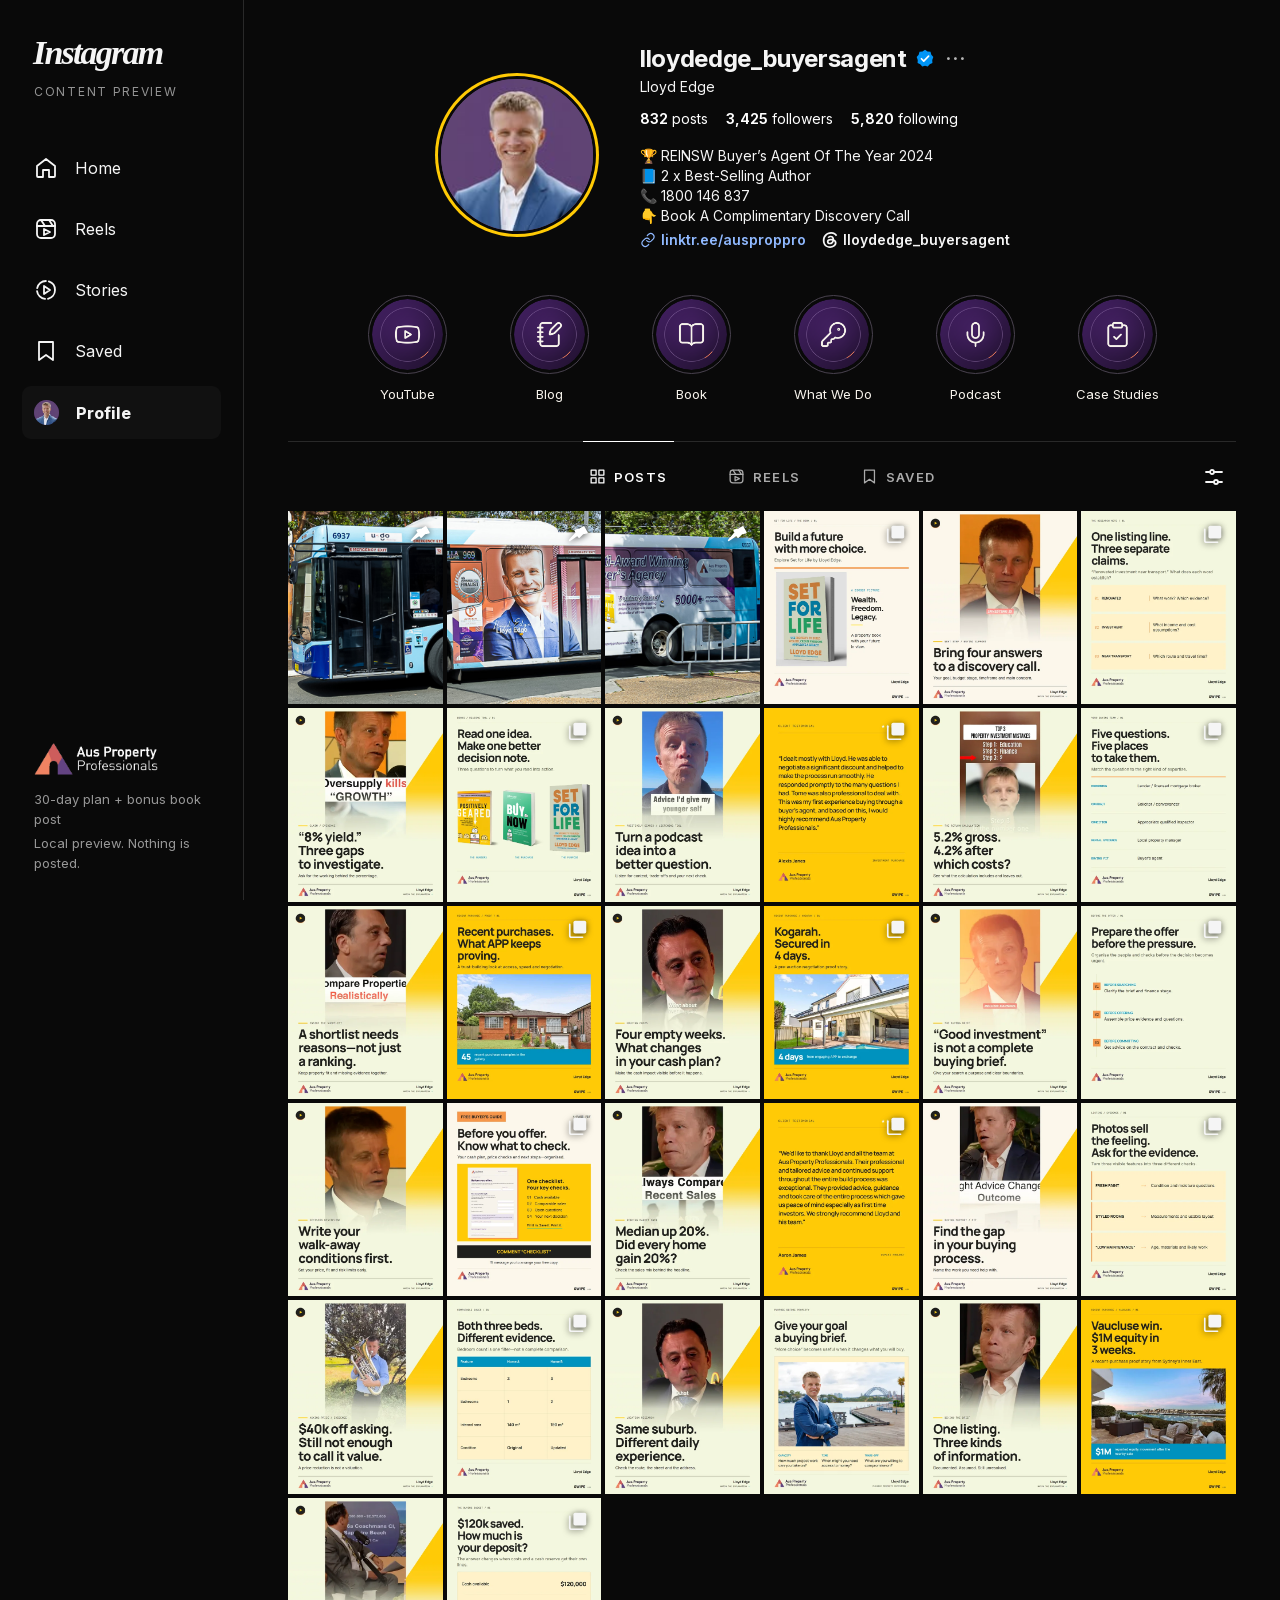
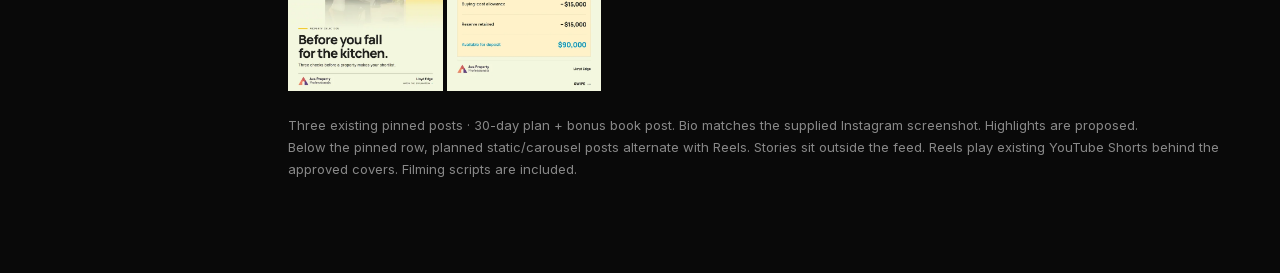
==== commit f2253ee5: "Update BOF trust content case studies and testimonials" ====
--- a/preview.html
+++ b/preview.html
@@ -1,3 +1,3 @@
 <!doctype html>
 <html lang="en"><head><meta charset="utf-8"><meta name="viewport" content="width=device-width,initial-scale=1"><meta name="description" content="Lloyd Edge and Aus Property Professionals — interactive Instagram preview: 30-day plan plus a bonus book promotion."><title>Lloyd Edge · Instagram Preview V2</title><meta name="robots" content="noindex,nofollow"><link rel="icon" href="assets/favicon.png"><link rel="stylesheet" href="app.css?v=fef712c302b7"></head>
-<body><aside class="rail"><button class="wordmark" data-nav="profile" aria-label="Go to profile">Instagram</button><div class="preview-label">CONTENT PREVIEW</div><nav id="railNav" aria-label="Main navigation"></nav><div class="rail-bottom"><img id="railLogo" alt="Aus Property Professionals"><p>30-day plan + bonus book post</p><p>Local preview. Nothing is posted.</p></div></aside><header class="mobile-top"><strong>lloydedge_buyersagent<span>Preview</span></strong><button class="icon-button" id="mobileProfile" data-nav="profile" aria-label="Go to profile"></button></header><main class="main" id="main"></main><nav class="mobile-nav" id="mobileNav" aria-label="Mobile navigation"></nav><dialog class="dialog" id="postDialog" aria-label="Instagram post preview"></dialog><dialog class="dialog viewer-dialog" id="reelDialog" aria-label="Reels"></dialog><dialog class="dialog viewer-dialog" id="storyDialog" aria-label="Story preview"></dialog><dialog class="dialog script-dialog" id="scriptDialog" aria-label="Filming script"></dialog><div class="toast" id="toast" role="status" aria-live="polite"></div><noscript><p>Please enable JavaScript to browse this interactive preview.</p></noscript><script src="data.js?v=0ff4d2c2a522"></script><script src="model.js?v=d4bd48148fef"></script><script src="app.js?v=d01f1355c63f"></script></body></html>
+<body><aside class="rail"><button class="wordmark" data-nav="profile" aria-label="Go to profile">Instagram</button><div class="preview-label">CONTENT PREVIEW</div><nav id="railNav" aria-label="Main navigation"></nav><div class="rail-bottom"><img id="railLogo" alt="Aus Property Professionals"><p>30-day plan + bonus book post</p><p>Local preview. Nothing is posted.</p></div></aside><header class="mobile-top"><strong>lloydedge_buyersagent<span>Preview</span></strong><button class="icon-button" id="mobileProfile" data-nav="profile" aria-label="Go to profile"></button></header><main class="main" id="main"></main><nav class="mobile-nav" id="mobileNav" aria-label="Mobile navigation"></nav><dialog class="dialog" id="postDialog" aria-label="Instagram post preview"></dialog><dialog class="dialog viewer-dialog" id="reelDialog" aria-label="Reels"></dialog><dialog class="dialog viewer-dialog" id="storyDialog" aria-label="Story preview"></dialog><dialog class="dialog script-dialog" id="scriptDialog" aria-label="Filming script"></dialog><div class="toast" id="toast" role="status" aria-live="polite"></div><noscript><p>Please enable JavaScript to browse this interactive preview.</p></noscript><script src="data.js?v=e72062ea783d"></script><script src="model.js?v=d4bd48148fef"></script><script src="app.js?v=d01f1355c63f"></script></body></html>
